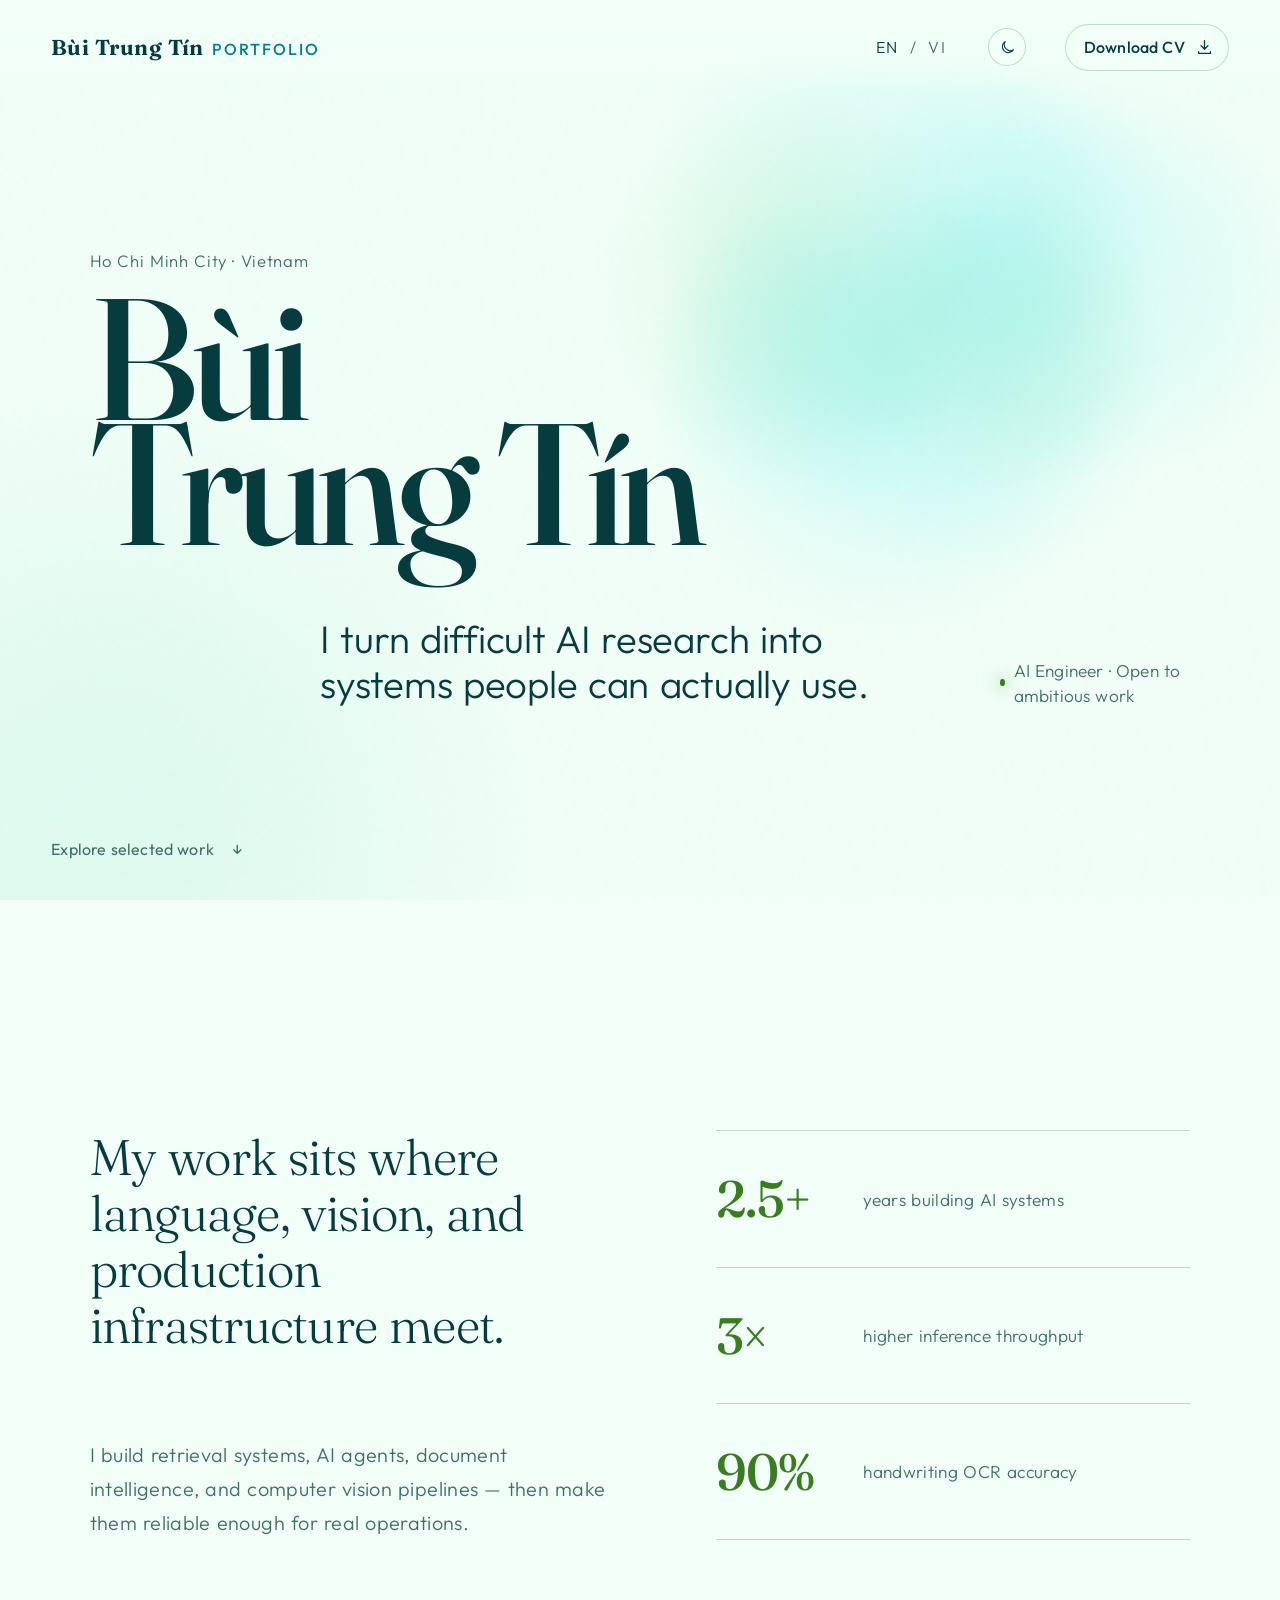
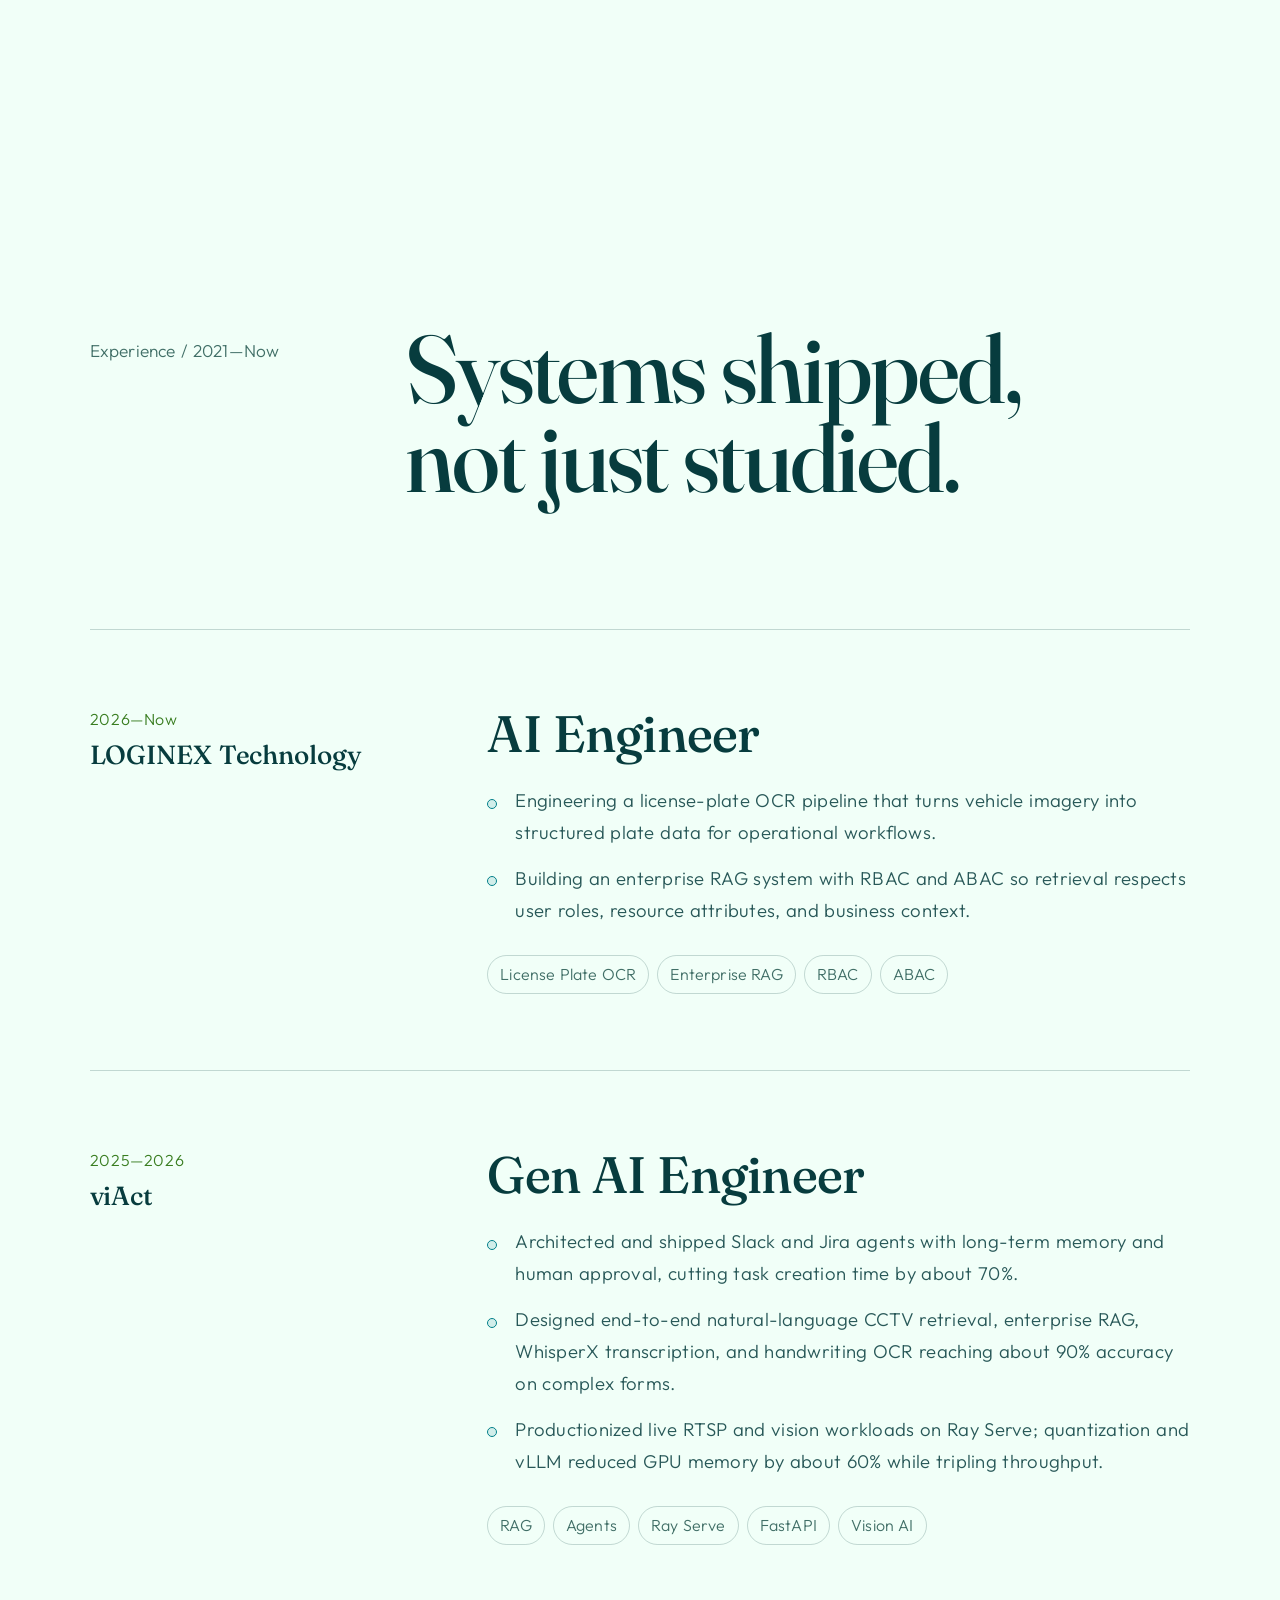
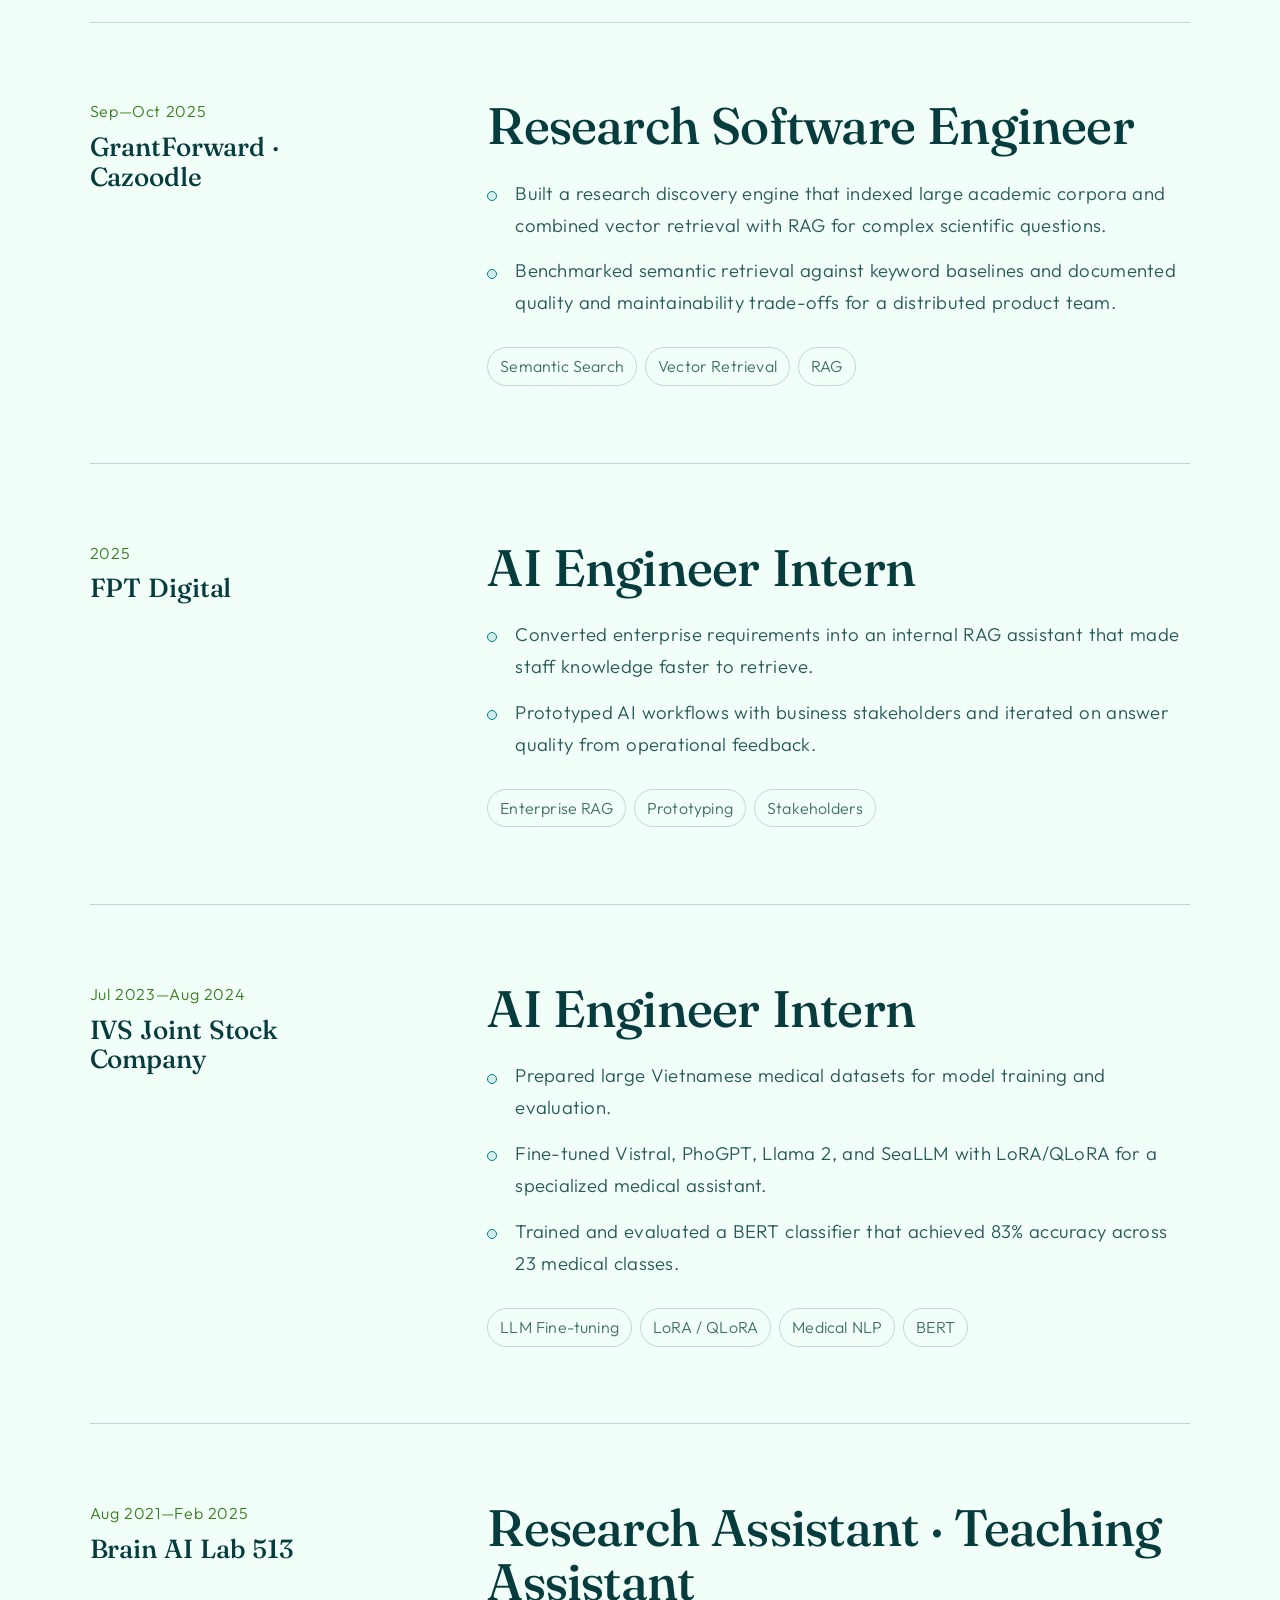
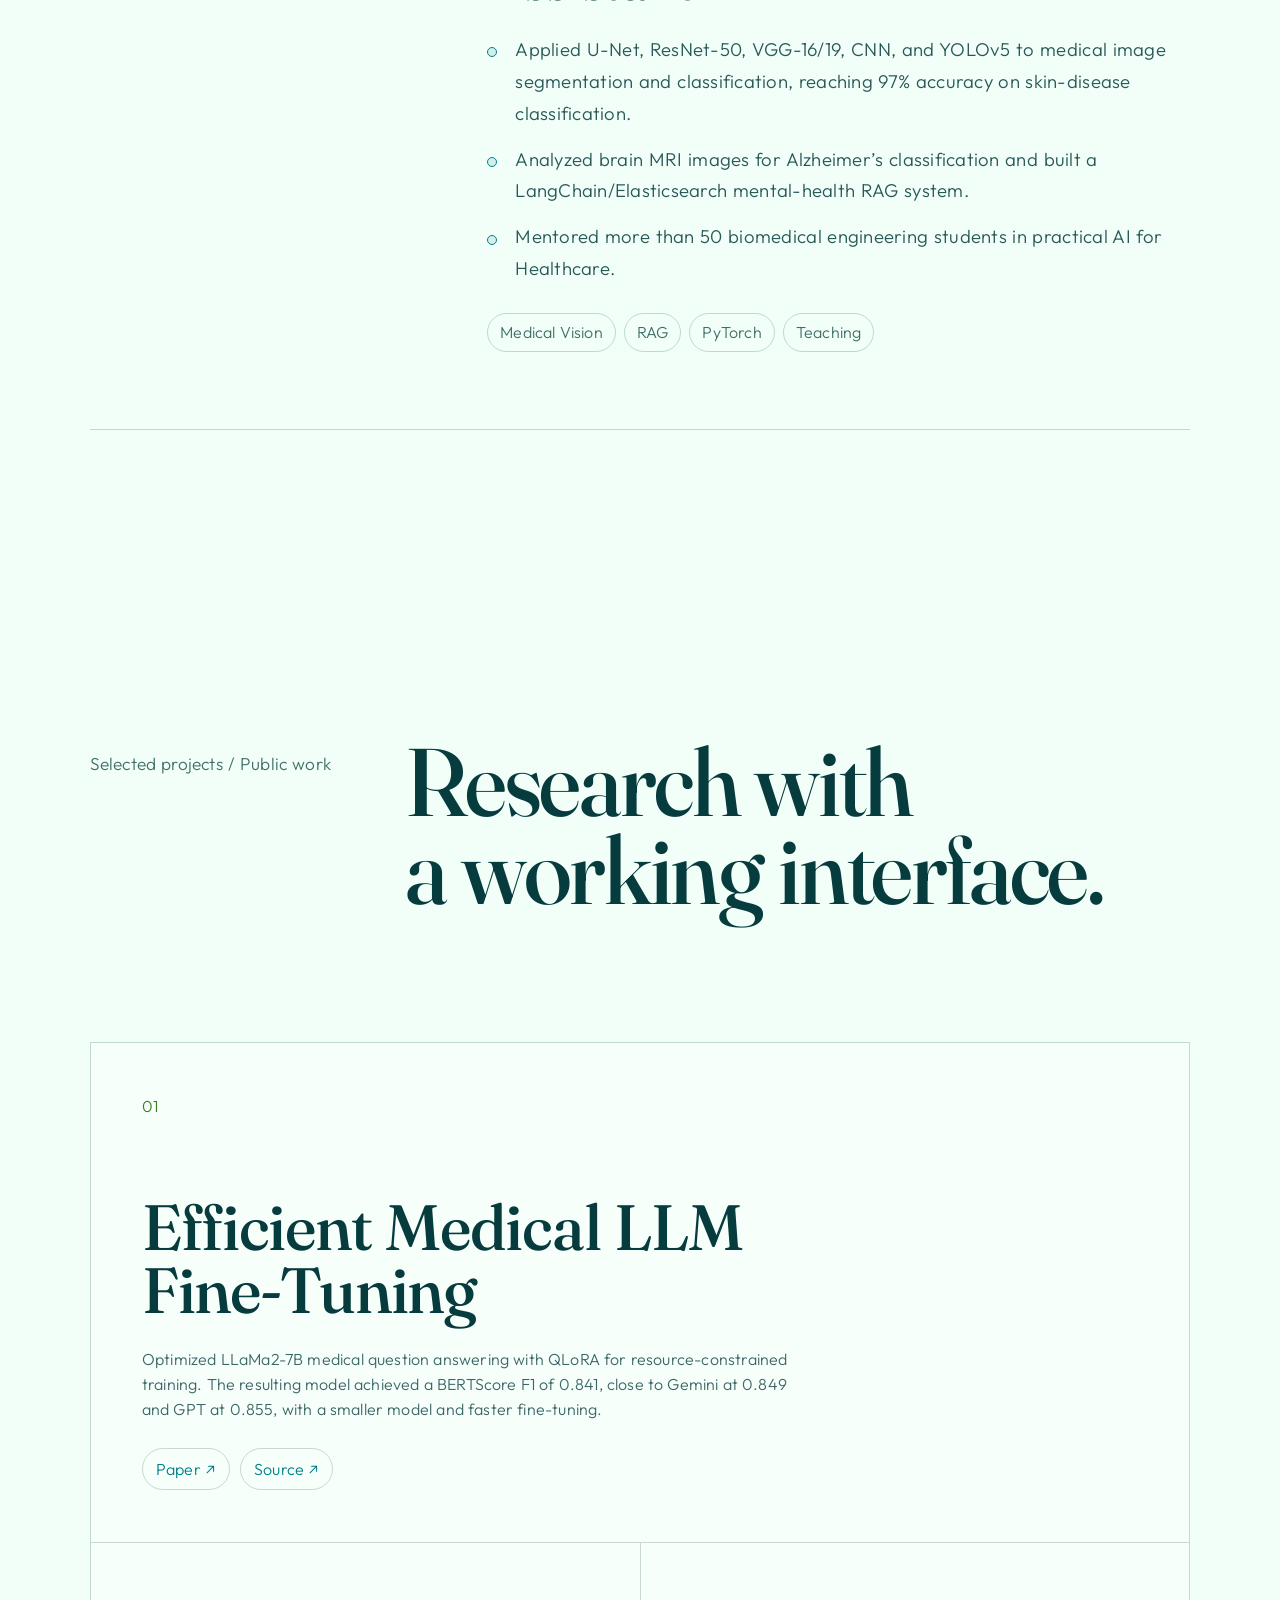
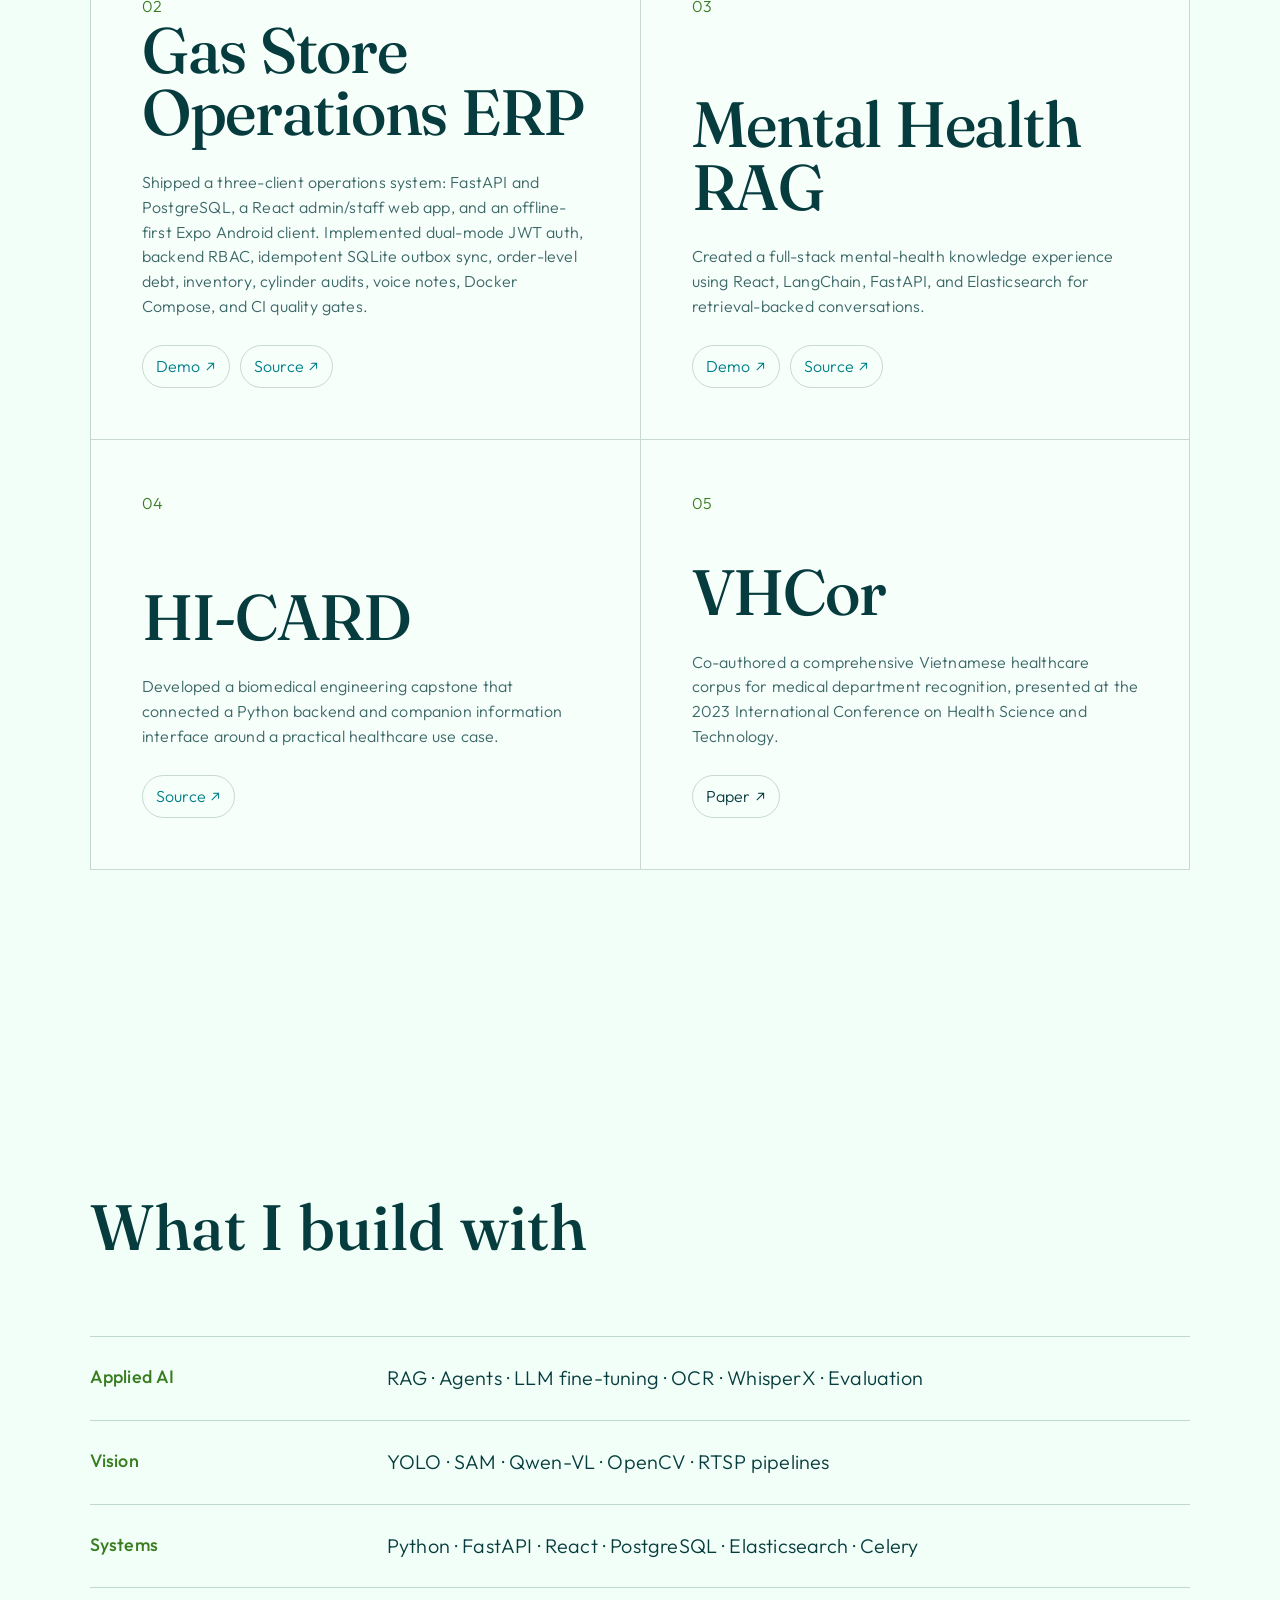
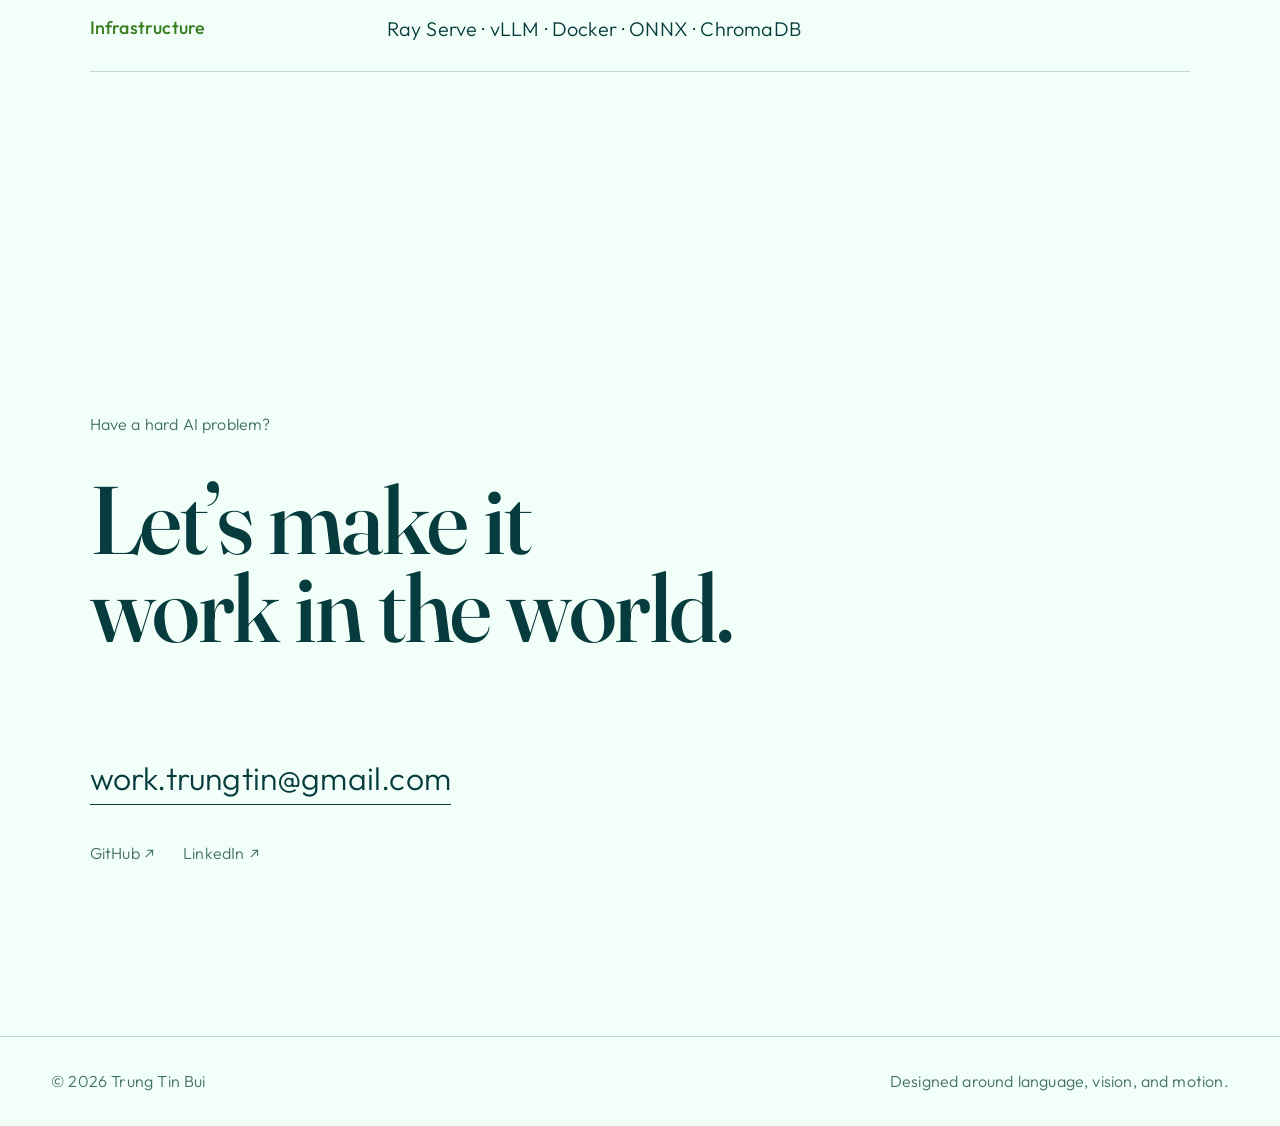
==== index.html @ 844a93ae "Build bilingual AI portfolio and CV Co-authored-by: Cursor <cursoragent@cursor.com>" ====
<!doctype html>
<html lang="en">
<head>
  <meta charset="utf-8">
  <meta name="viewport" content="width=device-width, initial-scale=1">
  <meta name="description" content="Trung Tin Bui — AI engineer building production RAG, agent, vision, and retrieval systems.">
  <meta name="theme-color" content="#03181a">
  <meta name="color-scheme" content="dark light">
  <script>
    const storedThemePreference = localStorage.getItem("portfolio-theme");
    const systemPrefersLight = window.matchMedia("(prefers-color-scheme: light)").matches;
    document.documentElement.dataset.theme = storedThemePreference || (systemPrefersLight ? "light" : "dark");
    document.querySelector('meta[name="theme-color"]').content =
      document.documentElement.dataset.theme === "light" ? "#f1fff8" : "#03181a";
  </script>
  <title>Trung Tin Bui — AI Engineer</title>
  <link rel="preconnect" href="https://fonts.googleapis.com">
  <link rel="preconnect" href="https://fonts.gstatic.com" crossorigin>
  <link href="https://fonts.googleapis.com/css2?family=Fraunces:opsz,wght@9..144,500;9..144,650&family=Outfit:wght@300;400;500;600&display=swap" rel="stylesheet">
  <link rel="stylesheet" href="assets/site.css">
</head>
<body>
  <canvas id="liquid" aria-hidden="true"></canvas>
  <div class="grain" aria-hidden="true"></div>

  <header class="site-header">
    <a class="wordmark" href="#top" aria-label="Back to top">
      <span>Bùi Trung Tín</span>
      <small>Portfolio</small>
    </a>
    <nav class="header-actions" aria-label="Language and résumé">
      <div class="language-switch" role="group" aria-label="Language">
        <button class="language-button is-active" type="button" data-language="en" aria-pressed="true">EN</button>
        <span aria-hidden="true">/</span>
        <button class="language-button" type="button" data-language="vi" aria-pressed="false">VI</button>
      </div>
      <button class="theme-toggle" id="theme-toggle" type="button" aria-label="Switch to light theme" aria-pressed="false">
        <svg class="theme-icon theme-icon-sun" viewBox="0 0 24 24" aria-hidden="true"><circle cx="12" cy="12" r="3.5"/><path d="M12 2v2m0 16v2M4.93 4.93l1.42 1.42m11.3 11.3 1.42 1.42M2 12h2m16 0h2M4.93 19.07l1.42-1.42m11.3-11.3 1.42-1.42"/></svg>
        <svg class="theme-icon theme-icon-moon" viewBox="0 0 24 24" aria-hidden="true"><path d="M20.5 15.2A8.5 8.5 0 0 1 8.8 3.5 8.5 8.5 0 1 0 20.5 15.2Z"/></svg>
      </button>
      <a class="download-button" id="download-cv" href="cv/Bui-Trung-Tin-EN.pdf" download>
        <span data-copy="download">Download CV</span>
        <svg viewBox="0 0 20 20" aria-hidden="true"><path d="M10 2v10m0 0 4-4m-4 4L6 8M3 15v2h14v-2"/></svg>
      </a>
    </nav>
  </header>

  <main id="top">
    <section class="hero" aria-labelledby="hero-title">
      <p class="hero-location" data-copy="location">Ho Chi Minh City · Vietnam</p>
      <h1 id="hero-title">Bùi<br>Trung Tín</h1>
      <div class="hero-statement">
        <p data-copy="hero">I turn difficult AI research into systems people can actually use.</p>
        <span class="availability"><i></i><span data-copy="availability">AI Engineer · Open to ambitious work</span></span>
      </div>
      <a class="scroll-cue" href="#experience">
        <span data-copy="explore">Explore selected work</span>
        <span aria-hidden="true">↓</span>
      </a>
    </section>

    <section class="manifesto" aria-label="Profile">
      <div class="manifesto-copy">
        <p data-copy="introLead">My work sits where language, vision, and production infrastructure meet.</p>
        <p data-copy="introBody">I build retrieval systems, AI agents, document intelligence, and computer vision pipelines — then make them reliable enough for real operations.</p>
      </div>
      <div class="manifesto-facts">
        <span><strong>2.5+</strong><small data-copy="years">years building AI systems</small></span>
        <span><strong>3×</strong><small data-copy="throughput">higher inference throughput</small></span>
        <span><strong>90%</strong><small data-copy="ocr">handwriting OCR accuracy</small></span>
      </div>
    </section>

    <section class="work-section" id="experience" aria-labelledby="experience-title">
      <div class="section-heading">
        <p data-copy="experienceIndex">Experience / 2021—Now</p>
        <h2 id="experience-title" data-copy="experience">Systems shipped,<br>not just studied.</h2>
      </div>

      <div class="timeline">
        <article class="work-item" data-liquid="#38E8EE">
          <div class="work-meta"><time data-copy="loginexDate">2026—Now</time><span>LOGINEX Technology</span></div>
          <div class="work-copy">
            <h3 data-copy="loginexRole">AI Engineer</h3>
            <ul class="work-details">
              <li data-copy="loginexPoint1">Engineering a license-plate OCR pipeline that turns vehicle imagery into structured plate data for operational workflows.</li>
              <li data-copy="loginexPoint2">Building an enterprise RAG system with RBAC and ABAC so retrieval respects user roles, resource attributes, and business context.</li>
            </ul>
            <ul class="tags"><li>License Plate OCR</li><li>Enterprise RAG</li><li>RBAC</li><li>ABAC</li></ul>
          </div>
        </article>

        <article class="work-item" data-liquid="#B8FF8A">
          <div class="work-meta"><time>2025—2026</time><span>viAct</span></div>
          <div class="work-copy">
            <h3 data-copy="viactRole">Gen AI Engineer</h3>
            <ul class="work-details">
              <li data-copy="viactPoint1">Built Slack and Jira agents with long-term memory and human approval, cutting task creation time by about 70%.</li>
              <li data-copy="viactPoint2">Delivered natural-language CCTV search, enterprise RAG, WhisperX transcription, and handwriting OCR reaching about 90% accuracy on complex forms.</li>
              <li data-copy="viactPoint3">Served live RTSP and vision workloads through Ray Serve; quantization and vLLM reduced GPU memory by about 60% while tripling throughput.</li>
            </ul>
            <ul class="tags"><li>RAG</li><li>Agents</li><li>Ray Serve</li><li>FastAPI</li><li>Vision AI</li></ul>
          </div>
        </article>

        <article class="work-item" data-liquid="#6EF5D2">
          <div class="work-meta"><time data-copy="grantDate">Sep—Oct 2025</time><span>GrantForward · Cazoodle</span></div>
          <div class="work-copy">
            <h3 data-copy="grantRole">Research Software Engineer</h3>
            <ul class="work-details">
              <li data-copy="grantPoint1">Architected a research discovery prototype that indexed academic corpora and combined vector retrieval with RAG.</li>
              <li data-copy="grantPoint2">Evaluated semantic results against keyword baselines and documented the trade-offs for a distributed product team.</li>
            </ul>
            <ul class="tags"><li>Semantic Search</li><li>Vector Retrieval</li><li>RAG</li></ul>
          </div>
        </article>

        <article class="work-item" data-liquid="#58DDE3">
          <div class="work-meta"><time>2025</time><span>FPT Digital</span></div>
          <div class="work-copy">
            <h3 data-copy="fptRole">AI Engineer Intern</h3>
            <ul class="work-details">
              <li data-copy="fptPoint1">Translated enterprise requirements into an internal RAG assistant for staff knowledge retrieval.</li>
              <li data-copy="fptPoint2">Prototyped AI workflows with stakeholders and iterated on answer quality from operational feedback.</li>
            </ul>
            <ul class="tags"><li>Enterprise RAG</li><li>Prototyping</li><li>Stakeholders</li></ul>
          </div>
        </article>

        <article class="work-item" data-liquid="#A3F58A">
          <div class="work-meta"><time data-copy="ivsDate">Jul 2023—Aug 2024</time><span>IVS Joint Stock Company</span></div>
          <div class="work-copy">
            <h3 data-copy="ivsRole">AI Engineer Intern</h3>
            <ul class="work-details">
              <li data-copy="ivsPoint1">Prepared large Vietnamese medical datasets for model training and evaluation.</li>
              <li data-copy="ivsPoint2">Fine-tuned Vistral, PhoGPT, Llama 2, and SeaLLM with LoRA/QLoRA for a specialized medical assistant.</li>
              <li data-copy="ivsPoint3">Trained and evaluated a BERT classifier that achieved 83% accuracy across 23 medical classes.</li>
            </ul>
            <ul class="tags"><li>LLM Fine-tuning</li><li>LoRA / QLoRA</li><li>Medical NLP</li><li>BERT</li></ul>
          </div>
        </article>

        <article class="work-item" data-liquid="#86F5B0">
          <div class="work-meta"><time data-copy="brainDate">Aug 2021—Feb 2025</time><span>Brain AI Lab 513</span></div>
          <div class="work-copy">
            <h3 data-copy="brainRole">Research Assistant · Teaching Assistant</h3>
            <ul class="work-details">
              <li data-copy="brainPoint1">Applied U-Net, ResNet-50, VGG-16/19, CNN, and YOLOv5 to medical image segmentation and classification, reaching 97% accuracy on skin-disease classification.</li>
              <li data-copy="brainPoint2">Analyzed brain MRI images for Alzheimer’s classification and built a LangChain/Elasticsearch mental-health RAG system.</li>
              <li data-copy="brainPoint3">Mentored more than 50 biomedical engineering students in practical AI for Healthcare.</li>
            </ul>
            <ul class="tags"><li>Medical Vision</li><li>RAG</li><li>PyTorch</li><li>Teaching</li></ul>
          </div>
        </article>
      </div>
    </section>

    <section class="projects-section" id="projects" aria-labelledby="projects-title">
      <div class="section-heading">
        <p data-copy="projectsIndex">Selected projects / Public work</p>
        <h2 id="projects-title" data-copy="projects">Research with<br>a working interface.</h2>
      </div>
      <div class="project-grid">
        <article class="project project-featured">
          <span class="project-number">01</span>
          <h3 data-copy="llamaTitle">Efficient Medical LLM Fine-Tuning</h3>
          <p data-copy="llamaText">Optimized LLaMa2-7B medical question answering with QLoRA for resource-constrained training. The resulting model achieved a BERTScore F1 of 0.841, close to Gemini at 0.849 and GPT at 0.855, with a smaller model and faster fine-tuning.</p>
          <div class="project-actions">
            <a href="https://link.springer.com/chapter/10.1007/978-3-031-90194-2_34" target="_blank" rel="noreferrer" data-copy="paperLink">Paper ↗</a>
            <a href="https://github.com/MidoriyaHero/Fine-tune-LLaMa2-LORA" target="_blank" rel="noreferrer" data-copy="sourceLink">Source ↗</a>
          </div>
        </article>
        <article class="project">
          <span class="project-number">02</span>
          <h3 data-copy="gasTitle">Gas Store Operations ERP</h3>
          <p data-copy="gasText">Shipped a three-client operations system: FastAPI and PostgreSQL, a React admin/staff web app, and an offline-first Expo Android client. Implemented dual-mode JWT auth, backend RBAC, idempotent SQLite outbox sync, order-level debt, inventory, cylinder audits, voice notes, Docker Compose, and CI quality gates.</p>
          <div class="project-actions">
            <a href="https://www.youtube.com/watch?v=k7-D3tZWkus" target="_blank" rel="noreferrer" data-copy="demoLink">Demo ↗</a>
            <a href="https://github.com/MidoriyaHero/gas-store-app" target="_blank" rel="noreferrer" data-copy="sourceLink">Source ↗</a>
          </div>
        </article>
        <article class="project">
          <span class="project-number">03</span>
          <h3 data-copy="mentalTitle">Mental Health RAG</h3>
          <p data-copy="mentalText">Created a full-stack mental-health knowledge experience using React, LangChain, FastAPI, and Elasticsearch for retrieval-backed conversations.</p>
          <div class="project-actions">
            <a href="https://youtu.be/9CKTYfd86LU?si=QXsU0AEUnj4gl_Vo" target="_blank" rel="noreferrer" data-copy="demoLink">Demo ↗</a>
            <a href="https://github.com/MidoriyaHero/MH-Website-React-LangChain-ElasticSearch" target="_blank" rel="noreferrer" data-copy="sourceLink">Source ↗</a>
          </div>
        </article>
        <article class="project">
          <span class="project-number">04</span>
          <h3 data-copy="hicardTitle">HI-CARD</h3>
          <p data-copy="hicardText">Developed a biomedical engineering capstone that connected a Python backend and companion information interface around a practical healthcare use case.</p>
          <div class="project-actions">
            <a href="https://github.com/MidoriyaHero/HI-CARD" target="_blank" rel="noreferrer" data-copy="sourceLink">Source ↗</a>
          </div>
        </article>
        <article class="project project-publication">
          <span class="project-number">05</span>
          <h3>VHCor</h3>
          <p data-copy="vhcorText">Co-authored a comprehensive Vietnamese healthcare corpus for medical department recognition, presented at the 2023 International Conference on Health Science and Technology.</p>
          <div class="project-actions">
            <a href="https://ieeexplore.ieee.org/document/10565358" target="_blank" rel="noreferrer" data-copy="paperLink">Paper ↗</a>
          </div>
        </article>
      </div>
    </section>

    <section class="capabilities" aria-labelledby="capabilities-title">
      <h2 id="capabilities-title" data-copy="capabilities">What I build with</h2>
      <div class="capability-list">
        <p><span data-copy="capAi">Applied AI</span><strong>RAG · Agents · LLM fine-tuning · OCR · WhisperX · Evaluation</strong></p>
        <p><span data-copy="capVision">Vision</span><strong>YOLO · SAM · Qwen-VL · OpenCV · RTSP pipelines</strong></p>
        <p><span data-copy="capSystems">Systems</span><strong>Python · FastAPI · React · PostgreSQL · Elasticsearch · Celery</strong></p>
        <p><span data-copy="capInfra">Infrastructure</span><strong>Ray Serve · vLLM · Docker · ONNX · ChromaDB</strong></p>
      </div>
    </section>

    <section class="contact" id="contact">
      <p data-copy="contactLabel">Have a hard AI problem?</p>
      <h2 data-copy="contactTitle">Let’s make it<br>work in the world.</h2>
      <a class="email-link" href="mailto:work.trungtin@gmail.com">work.trungtin@gmail.com</a>
      <div class="social-row">
        <a href="https://github.com/MidoriyaHero" target="_blank" rel="noreferrer">GitHub ↗</a>
        <a href="https://www.linkedin.com/in/t%C3%ADn-trung-13b706210/" target="_blank" rel="noreferrer">LinkedIn ↗</a>
      </div>
    </section>
  </main>

  <footer>
    <span>© <span id="year"></span> Trung Tin Bui</span>
    <span data-copy="footer">Designed around language, vision, and motion.</span>
  </footer>

  <a class="back-to-top" id="back-to-top" href="#top" aria-label="Back to top" aria-hidden="true" tabindex="-1">
    <span aria-hidden="true">↑</span>
  </a>

  <script src="assets/copy.js"></script>
  <script src="assets/fluid.js"></script>
</body>
</html>
---- assets/site.css ----
:root {
  --ink: #03181a;
  --paper: #effff8;
  --cyan: #38e8ee;
  --green: #b8ff8a;
  --deep-teal: #0a4444;
  --muted: #a2d8c8;
  --line: rgba(239, 255, 248, 0.19);
  --header-wash: rgba(3, 24, 26, 0.82);
  --control-bg: rgba(3, 24, 26, 0.42);
  --copy: rgba(239, 255, 248, 0.8);
  --copy-soft: rgba(239, 255, 248, 0.76);
  --bullet-fill: rgba(56, 232, 238, 0.18);
  --card-bg: rgba(3, 24, 26, 0.36);
  --card-hover: rgba(18, 56, 58, 0.64);
  --serif: "Fraunces", Georgia, serif;
  --sans: "Outfit", system-ui, sans-serif;
}

:root[data-theme="light"] {
  --ink: #f1fff8;
  --paper: #073c3e;
  --cyan: #007f89;
  --green: #397d20;
  --deep-teal: #b8f0dd;
  --muted: #416f67;
  --line: rgba(7, 60, 62, 0.2);
  --header-wash: rgba(241, 255, 248, 0.9);
  --control-bg: rgba(241, 255, 248, 0.66);
  --copy: rgba(7, 60, 62, 0.86);
  --copy-soft: rgba(7, 60, 62, 0.78);
  --bullet-fill: rgba(0, 127, 137, 0.13);
  --card-bg: rgba(255, 255, 255, 0.42);
  --card-hover: rgba(184, 240, 221, 0.68);
}

* {
  box-sizing: border-box;
}

html {
  scroll-behavior: smooth;
}

body {
  margin: 0;
  overflow-x: hidden;
  background: var(--ink);
  color: var(--paper);
  font-family: var(--sans);
  font-weight: 300;
  line-height: 1.55;
  letter-spacing: 0.012em;
  word-spacing: 0.055em;
}

button,
a {
  color: inherit;
  font: inherit;
}

a {
  text-decoration: none;
}

button {
  border: 0;
}

button,
a {
  -webkit-tap-highlight-color: transparent;
}

:focus-visible {
  outline: 2px solid var(--green);
  outline-offset: 5px;
}

#liquid {
  position: fixed;
  inset: 0;
  z-index: -2;
  width: 100%;
  height: 100%;
  opacity: 0.9;
}

.grain {
  position: fixed;
  inset: 0;
  z-index: -1;
  pointer-events: none;
  opacity: 0.07;
  background-image: url("data:image/svg+xml,%3Csvg viewBox='0 0 180 180' xmlns='http://www.w3.org/2000/svg'%3E%3Cfilter id='n'%3E%3CfeTurbulence type='fractalNoise' baseFrequency='.8' numOctaves='4' stitchTiles='stitch'/%3E%3C/filter%3E%3Crect width='100%25' height='100%25' filter='url(%23n)' opacity='.8'/%3E%3C/svg%3E");
}

:root[data-theme="light"] #liquid {
  opacity: 0.72;
}

:root[data-theme="light"] .grain {
  opacity: 0.035;
}

.site-header {
  position: fixed;
  inset: 0 0 auto;
  z-index: 20;
  display: flex;
  align-items: center;
  justify-content: space-between;
  padding: 24px clamp(20px, 4vw, 64px);
  background: linear-gradient(var(--ink) 0%, var(--header-wash) 55%, transparent 100%);
}

.wordmark {
  display: flex;
  align-items: baseline;
  gap: 9px;
  font-family: var(--serif);
  font-size: 1.35rem;
  font-weight: 650;
  line-height: 1;
}

.wordmark small {
  color: var(--cyan);
  font-family: var(--sans);
  font-size: 1rem;
  font-weight: 500;
  letter-spacing: 0.12em;
  text-transform: uppercase;
}

.header-actions,
.language-switch {
  display: flex;
  align-items: center;
}

.header-actions {
  gap: clamp(18px, 3vw, 42px);
}

.language-switch {
  gap: 8px;
  color: var(--muted);
}

.language-button {
  padding: 4px;
  background: transparent;
  color: var(--muted);
  cursor: pointer;
  font-size: 1rem;
  letter-spacing: 0.08em;
}

.language-button.is-active {
  color: var(--paper);
}

.theme-toggle {
  position: relative;
  display: grid;
  width: 38px;
  height: 38px;
  place-items: center;
  padding: 0;
  border: 1px solid var(--line);
  border-radius: 50%;
  background: var(--control-bg);
  color: var(--paper);
  cursor: pointer;
  backdrop-filter: blur(12px);
}

.theme-icon {
  position: absolute;
  width: 17px;
  fill: none;
  stroke: currentColor;
  stroke-linecap: round;
  stroke-linejoin: round;
  stroke-width: 1.5;
  transition: opacity 180ms ease, transform 220ms ease;
}

.theme-icon-moon {
  opacity: 0;
  transform: rotate(-25deg) scale(0.65);
}

:root[data-theme="light"] .theme-icon-sun {
  opacity: 0;
  transform: rotate(30deg) scale(0.65);
}

:root[data-theme="light"] .theme-icon-moon {
  opacity: 1;
  transform: rotate(0) scale(1);
}

.download-button {
  display: inline-flex;
  align-items: center;
  gap: 11px;
  padding: 10px 15px 10px 18px;
  border: 1px solid var(--line);
  border-radius: 999px;
  background: var(--control-bg);
  backdrop-filter: blur(12px);
  font-size: 1rem;
  font-weight: 500;
  transition: color 180ms ease, border-color 180ms ease, background 180ms ease;
}

.download-button:hover {
  border-color: var(--cyan);
  background: var(--cyan);
  color: var(--ink);
}

.download-button svg {
  width: 17px;
  fill: none;
  stroke: currentColor;
  stroke-linecap: round;
  stroke-linejoin: round;
  stroke-width: 1.5;
}

main {
  width: min(100%, 1600px);
  margin: auto;
}

.hero {
  position: relative;
  display: grid;
  min-height: 100svh;
  align-content: center;
  padding: 120px clamp(20px, 7vw, 112px) 64px;
}

.hero-location {
  margin: 0 0 22px;
  color: var(--muted);
  font-size: clamp(1rem, 1.3vw, 1.16rem);
  letter-spacing: 0.04em;
}

.hero h1 {
  max-width: 1050px;
  margin: 0;
  font-family: var(--serif);
  font-size: clamp(5.2rem, 13.5vw, 13.2rem);
  font-weight: 500;
  line-height: 0.72;
  letter-spacing: -0.045em;
  word-spacing: 0.025em;
  text-wrap: balance;
}

.hero-statement {
  display: flex;
  align-items: end;
  justify-content: space-between;
  gap: 48px;
  width: auto;
  max-width: 1040px;
  margin-top: clamp(42px, 8vh, 90px);
  margin-left: clamp(0px, 18vw, 260px);
}

.hero-statement > p {
  max-width: 650px;
  margin: 0;
  font-size: clamp(1.45rem, 3vw, 3rem);
  line-height: 1.18;
  letter-spacing: -0.006em;
  word-spacing: 0.07em;
}

.availability {
  display: flex;
  align-items: center;
  gap: 9px;
  min-width: 190px;
  color: var(--muted);
  font-size: clamp(1rem, 1.35vw, 1.22rem);
  line-height: 1.45;
}

.availability i {
  width: 7px;
  height: 7px;
  border-radius: 50%;
  background: var(--green);
  box-shadow: 0 0 16px var(--green);
}

.scroll-cue {
  position: absolute;
  bottom: 38px;
  left: clamp(20px, 4vw, 64px);
  display: flex;
  gap: 18px;
  color: var(--muted);
  font-size: clamp(1rem, 1.2vw, 1.12rem);
  font-weight: 400;
}

.manifesto {
  display: grid;
  grid-template-columns: minmax(0, 1.05fr) minmax(360px, 0.95fr);
  align-items: stretch;
  gap: clamp(60px, 8vw, 130px);
  padding: clamp(120px, 18vw, 270px) clamp(20px, 7vw, 112px);
}

.manifesto-copy {
  display: flex;
  flex-direction: column;
  justify-content: space-between;
  gap: clamp(34px, 5vw, 72px);
}

.manifesto-copy p {
  margin: 0;
}

.manifesto-copy p:first-child {
  font-family: var(--serif);
  font-size: clamp(2.2rem, 3.9vw, 4.4rem);
  line-height: 1.12;
  letter-spacing: -0.015em;
  word-spacing: 0.035em;
}

.manifesto-copy p:last-child {
  max-width: 680px;
  color: var(--muted);
  font-size: clamp(1.05rem, 1.55vw, 1.38rem);
  line-height: 1.72;
  letter-spacing: 0.018em;
  word-spacing: 0.08em;
}

.manifesto-facts {
  display: grid;
  grid-template-rows: repeat(3, 1fr);
  border-top: 1px solid var(--line);
}

.manifesto-facts span {
  display: grid;
  grid-template-columns: minmax(125px, 0.45fr) 1fr;
  align-items: center;
  min-height: 132px;
  padding: 28px 0;
  border-bottom: 1px solid var(--line);
}

.manifesto-facts strong {
  color: var(--green);
  font-family: var(--serif);
  font-size: clamp(3rem, 4vw, 4.6rem);
  font-weight: 500;
  letter-spacing: -0.02em;
}

.manifesto-facts small {
  color: var(--muted);
  font-size: clamp(1.08rem, 1.35vw, 1.25rem);
  line-height: 1.45;
  letter-spacing: 0.02em;
  word-spacing: 0.06em;
}

.work-section,
.projects-section,
.capabilities,
.contact {
  padding: clamp(90px, 12vw, 180px) clamp(20px, 7vw, 112px);
}

.section-heading {
  display: grid;
  grid-template-columns: minmax(160px, 0.35fr) 1fr;
  gap: 40px;
  margin-bottom: clamp(70px, 10vw, 150px);
}

.section-heading p {
  margin: 14px 0 0;
  color: var(--muted);
  font-size: clamp(1.05rem, 1.35vw, 1.22rem);
  line-height: 1.45;
}

.section-heading h2,
.contact h2 {
  margin: 0;
  font-family: var(--serif);
  font-size: clamp(3.3rem, 7.5vw, 8rem);
  font-weight: 500;
  line-height: 0.92;
  letter-spacing: -0.025em;
  word-spacing: 0.025em;
}

.timeline {
  border-top: 1px solid var(--line);
}

.work-item {
  display: grid;
  grid-template-columns: minmax(230px, 0.42fr) 1fr;
  gap: clamp(40px, 8vw, 140px);
  padding: clamp(42px, 6vw, 86px) 0;
  border-bottom: 1px solid var(--line);
}

.work-meta {
  display: flex;
  flex-direction: column;
  gap: 8px;
  color: var(--muted);
  font-size: clamp(1rem, 1.15vw, 1.1rem);
}

.work-meta time {
  color: var(--green);
  letter-spacing: 0.04em;
}

.work-meta span {
  max-width: 280px;
  color: var(--paper);
  font-family: var(--serif);
  font-size: clamp(1.35rem, 2.05vw, 2.15rem);
  font-weight: 500;
  line-height: 1.12;
  letter-spacing: -0.005em;
  word-spacing: 0.045em;
}

.work-copy h3 {
  margin: 0 0 24px;
  font-family: var(--serif);
  font-size: clamp(2rem, 4vw, 4.5rem);
  font-weight: 500;
  line-height: 1.06;
  letter-spacing: -0.015em;
  word-spacing: 0.035em;
}

.work-details {
  max-width: 860px;
  margin: 0;
  padding: 0;
  color: var(--copy);
  font-size: clamp(1rem, 1.45vw, 1.28rem);
  line-height: 1.72;
  letter-spacing: 0.014em;
  word-spacing: 0.07em;
  list-style: none;
}

.work-details li {
  position: relative;
  padding-left: 28px;
}

.work-details li + li {
  margin-top: 14px;
}

.work-details li::before {
  position: absolute;
  top: 0.72em;
  left: 0;
  width: 8px;
  height: 8px;
  border: 1px solid var(--cyan);
  border-radius: 50%;
  background: var(--bullet-fill);
  content: "";
}

.tags {
  display: flex;
  flex-wrap: wrap;
  gap: 8px;
  margin: 28px 0 0;
  padding: 0;
  list-style: none;
}

.tags li {
  padding: 6px 12px;
  border: 1px solid var(--line);
  border-radius: 999px;
  color: var(--muted);
  font-size: 1rem;
}

.project-grid {
  display: grid;
  grid-template-columns: repeat(2, minmax(0, 1fr));
  border-top: 1px solid var(--line);
  border-left: 1px solid var(--line);
}

.project {
  position: relative;
  display: flex;
  min-height: 430px;
  flex-direction: column;
  padding: clamp(28px, 4vw, 58px);
  overflow: hidden;
  border-right: 1px solid var(--line);
  border-bottom: 1px solid var(--line);
  background: var(--card-bg);
  transition: background 220ms ease;
}

.project::after {
  position: absolute;
  right: -100px;
  bottom: -140px;
  width: 260px;
  height: 260px;
  border-radius: 44% 56% 63% 37%;
  background: var(--deep-teal);
  content: "";
  opacity: 0;
  filter: blur(2px);
  transform: scale(0.6) rotate(-20deg);
  transition: opacity 260ms ease, transform 500ms cubic-bezier(.2, .8, .2, 1);
}

.project:hover {
  background: var(--card-hover);
}

.project:hover::after {
  opacity: 0.75;
  transform: scale(1.1) rotate(15deg);
}

.project-featured {
  grid-column: span 2;
  min-height: 500px;
}

.project-number {
  color: var(--green);
  font-size: 1rem;
}

.project h3 {
  position: relative;
  z-index: 1;
  max-width: 750px;
  margin: auto 0 26px;
  font-family: var(--serif);
  font-size: clamp(2.3rem, 5vw, 5.7rem);
  font-weight: 500;
  line-height: 0.98;
  letter-spacing: -0.02em;
  word-spacing: 0.035em;
}

.project p {
  position: relative;
  z-index: 1;
  max-width: 650px;
  margin: 0 0 26px;
  color: var(--copy-soft);
  font-size: 1rem;
}

.project-actions {
  position: relative;
  z-index: 1;
  display: flex;
  flex-wrap: wrap;
  gap: 10px;
}

.project-actions a {
  padding: 8px 13px;
  border: 1px solid var(--line);
  border-radius: 999px;
  color: var(--cyan);
  font-size: 1rem;
  transition: background 180ms ease, color 180ms ease, border-color 180ms ease;
}

.project-actions a:hover {
  border-color: var(--cyan);
  background: var(--cyan);
  color: var(--ink);
}

.project-publication .project-actions a {
  color: var(--paper);
}

.capabilities h2 {
  margin: 0 0 60px;
  font-family: var(--serif);
  font-size: clamp(2.4rem, 5vw, 5rem);
  font-weight: 500;
}

.capability-list {
  border-top: 1px solid var(--line);
}

.capability-list p {
  display: grid;
  grid-template-columns: minmax(150px, 0.32fr) 1fr;
  gap: 40px;
  margin: 0;
  padding: 26px 0;
  border-bottom: 1px solid var(--line);
}

.capability-list span {
  color: var(--green);
  font-size: clamp(1.12rem, 1.4vw, 1.3rem);
  font-weight: 500;
}

.capability-list strong {
  font-size: clamp(1.14rem, 1.55vw, 1.4rem);
  font-weight: 300;
  line-height: 1.55;
}

.contact {
  min-height: 90svh;
  display: flex;
  flex-direction: column;
  justify-content: center;
}

.contact > p {
  color: var(--muted);
}

.contact h2 {
  margin: 22px 0 clamp(50px, 8vw, 110px);
}

.email-link {
  width: fit-content;
  border-bottom: 1px solid currentColor;
  font-size: clamp(1.15rem, 2.5vw, 2.5rem);
}

.social-row {
  display: flex;
  gap: 28px;
  margin-top: 36px;
  color: var(--muted);
}

footer {
  display: flex;
  justify-content: space-between;
  gap: 30px;
  padding: 32px clamp(20px, 4vw, 64px);
  border-top: 1px solid var(--line);
  color: var(--muted);
  font-size: 1rem;
}

.back-to-top {
  position: fixed;
  right: clamp(20px, 3vw, 42px);
  bottom: clamp(20px, 3vw, 42px);
  z-index: 15;
  display: grid;
  width: 52px;
  height: 52px;
  place-items: center;
  border: 1px solid var(--line);
  border-radius: 50%;
  background: var(--control-bg);
  color: var(--paper);
  font-size: 1.4rem;
  opacity: 0;
  pointer-events: none;
  transform: translateY(16px) scale(0.88);
  backdrop-filter: blur(14px);
  transition: opacity 180ms ease, transform 220ms ease, border-color 180ms ease, color 180ms ease;
}

.back-to-top.is-visible {
  opacity: 1;
  pointer-events: auto;
  transform: translateY(0) scale(1);
}

.back-to-top:hover {
  border-color: var(--green);
  color: var(--green);
}

@media (max-width: 800px) {
  .site-header {
    padding: 18px 20px;
  }

  .download-button {
    padding: 9px 12px;
  }

  .download-button svg {
    display: none;
  }

  .hero {
    padding-inline: 20px;
  }

  .hero h1 {
    font-size: clamp(4.7rem, 24vw, 7rem);
    line-height: 0.79;
  }

  .hero-statement {
    display: block;
    margin-left: 0;
  }

  .availability {
    margin-top: 26px;
  }

  .manifesto,
  .section-heading,
  .work-item {
    grid-template-columns: 1fr;
  }

  .manifesto {
    gap: 70px;
  }

  .section-heading {
    gap: 24px;
  }

  .work-item {
    gap: 24px;
  }

  .work-meta {
    flex-direction: row;
    justify-content: space-between;
  }

  .project-grid {
    grid-template-columns: 1fr;
  }

  .project-featured {
    grid-column: auto;
  }

  .project {
    min-height: 390px;
  }

  .capability-list p {
    grid-template-columns: 1fr;
    gap: 8px;
  }

  footer {
    flex-direction: column;
  }

  .back-to-top {
    width: 48px;
    height: 48px;
  }
}

@media (max-width: 430px) {
  .wordmark {
    max-width: 88px;
    flex-direction: column;
    gap: 4px;
    font-size: 1rem;
    line-height: 1.05;
  }

  .wordmark small {
    font-size: 1rem;
  }

  .header-actions {
    gap: 12px;
  }

  .language-switch {
    gap: 4px;
  }

  .download-button {
    font-size: 1rem;
  }

  .hero-location {
    margin-bottom: 16px;
  }

  .hero-statement > p {
    font-size: 1.35rem;
  }

  .scroll-cue {
    bottom: 24px;
  }

  .manifesto-facts span {
    grid-template-columns: 112px 1fr;
  }

  .manifesto-facts strong {
    font-size: 2.8rem;
  }
}

@media (prefers-reduced-motion: reduce) {
  html {
    scroll-behavior: auto;
  }

  *,
  *::before,
  *::after {
    scroll-behavior: auto !important;
    transition-duration: 0.01ms !important;
    animation-duration: 0.01ms !important;
    animation-iteration-count: 1 !important;
  }
}
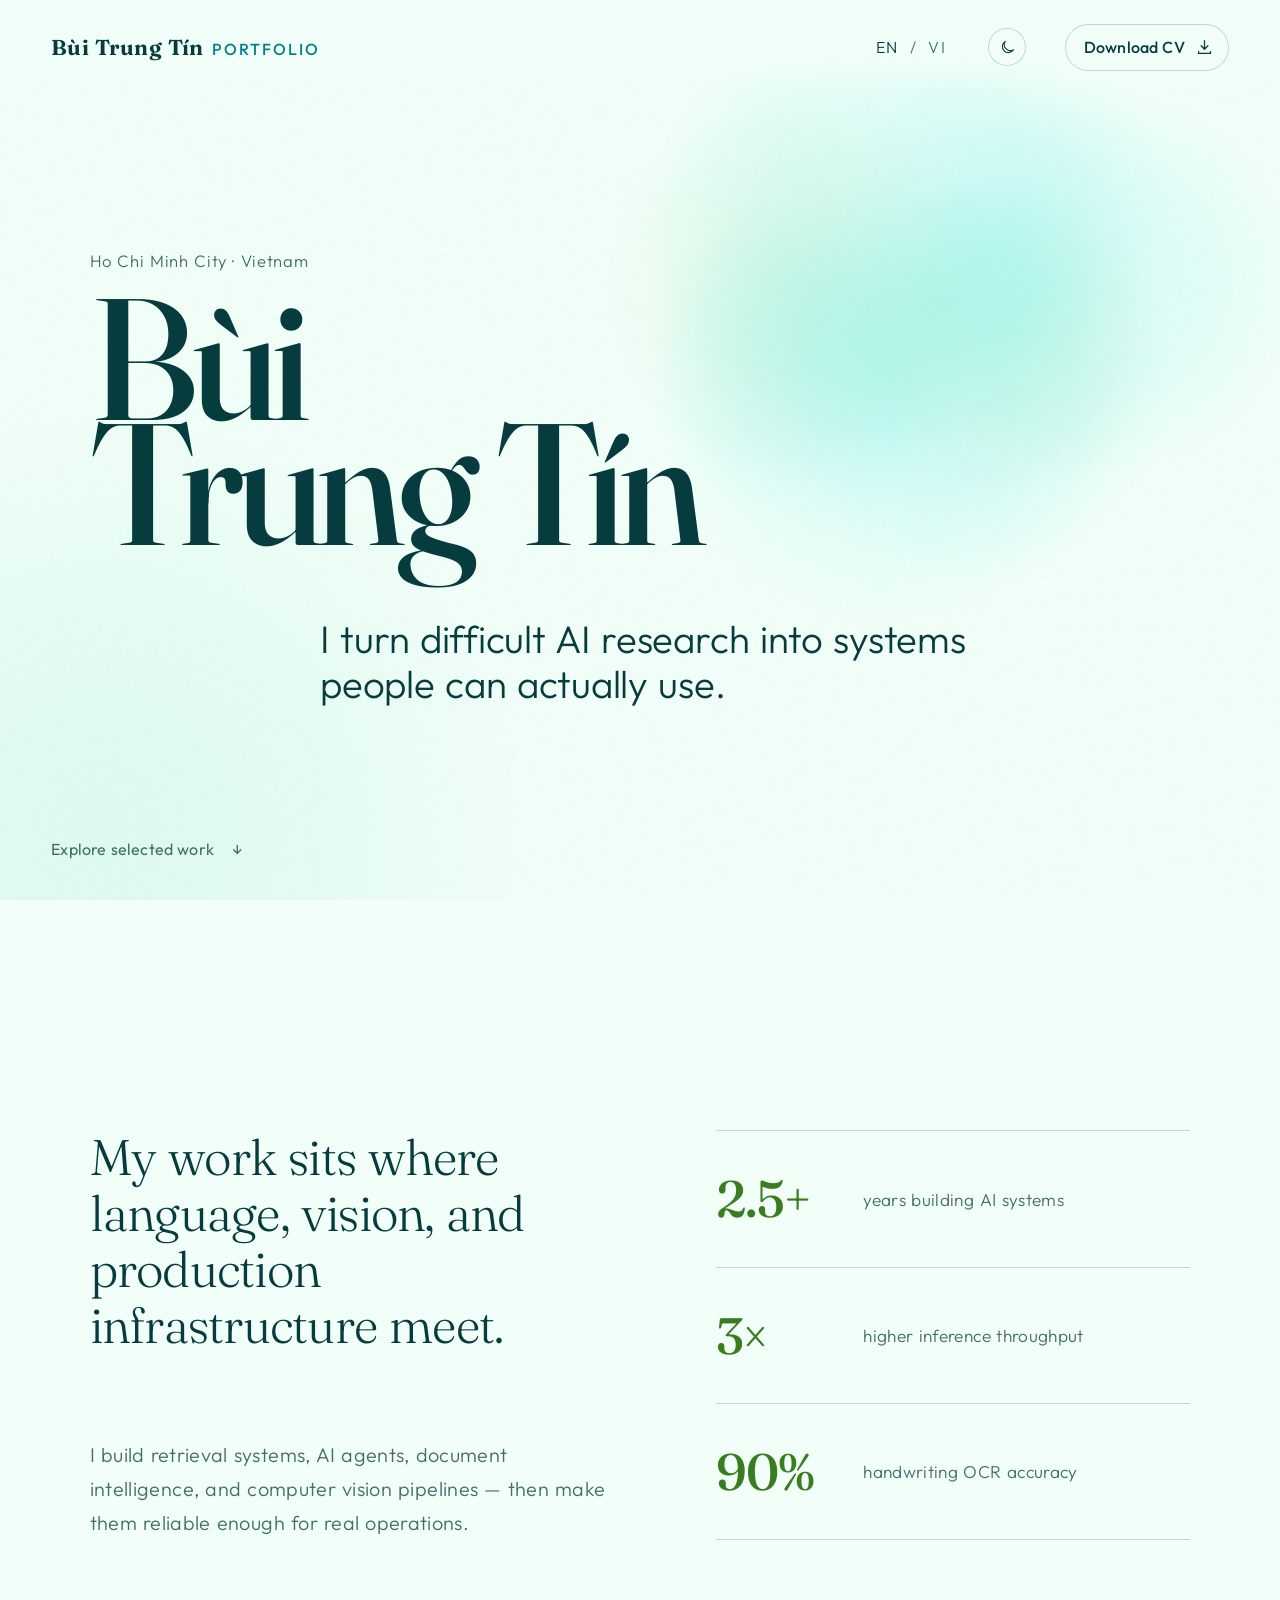
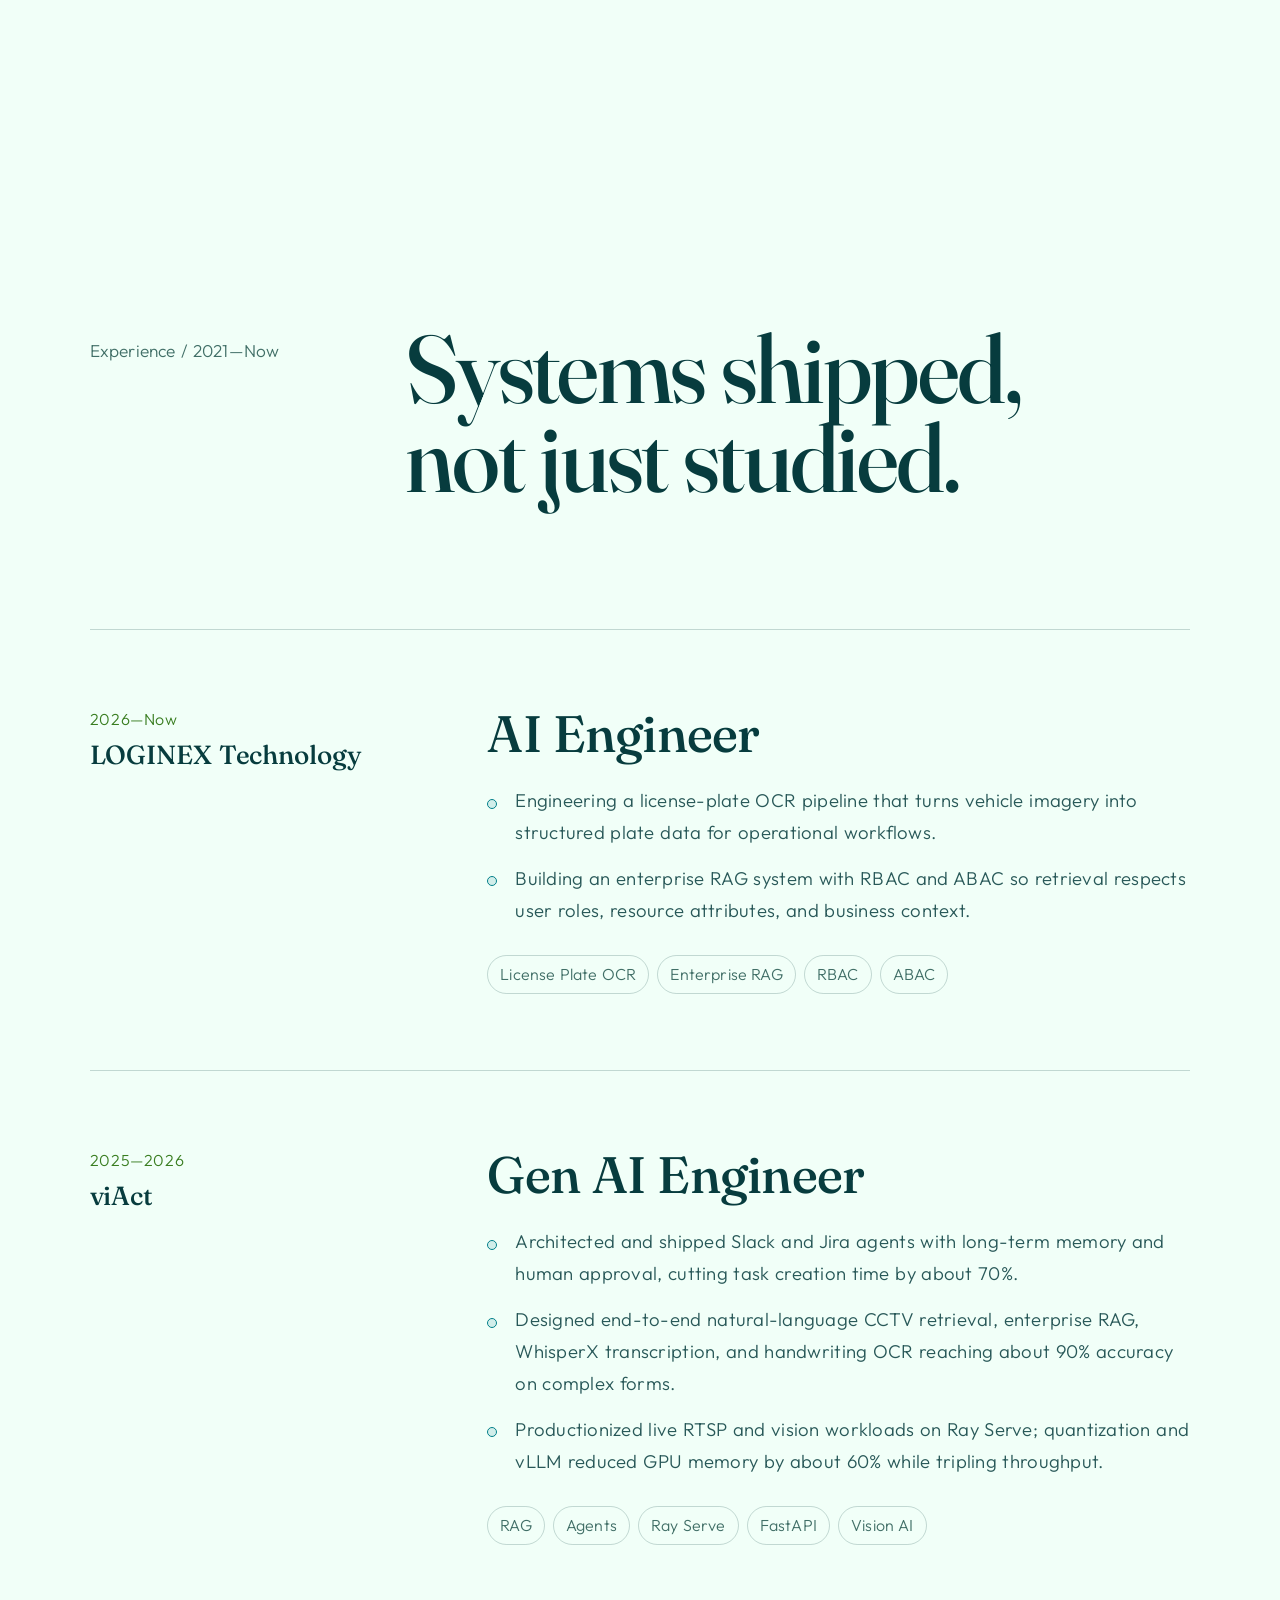
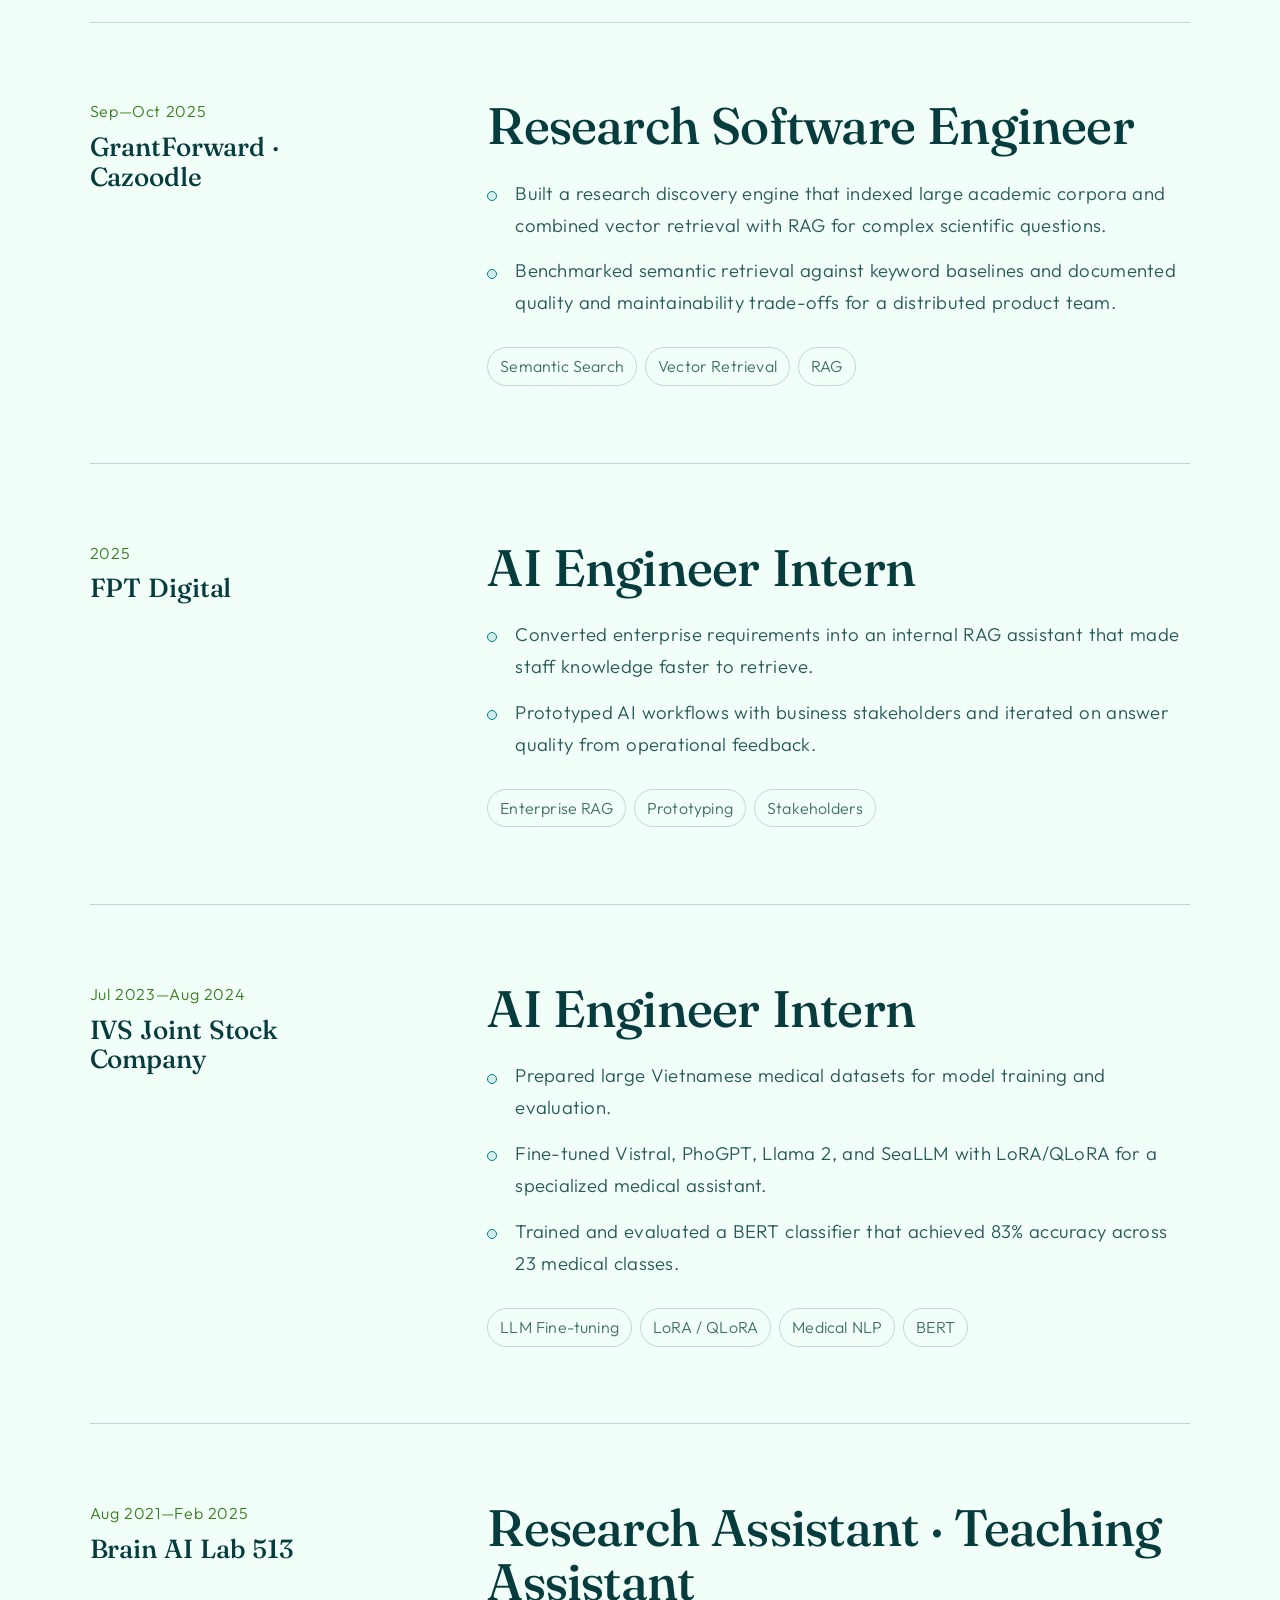
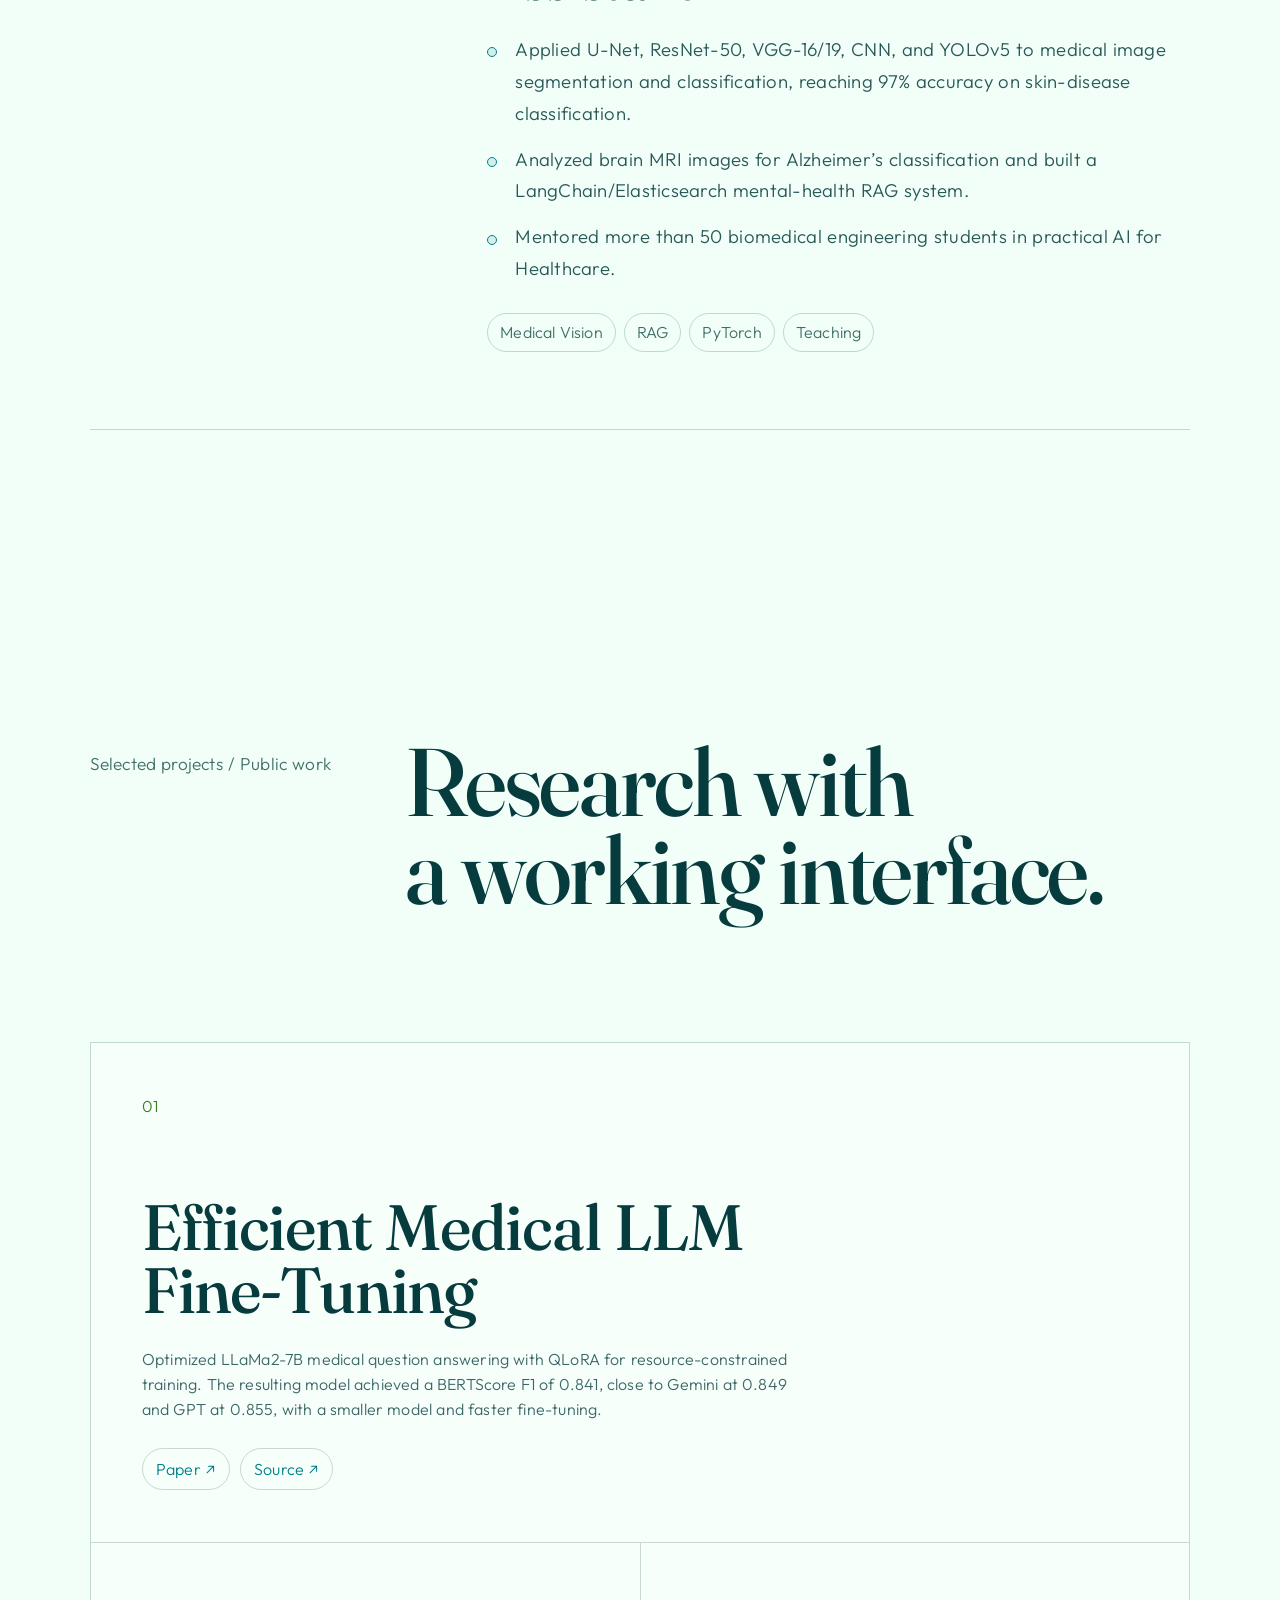
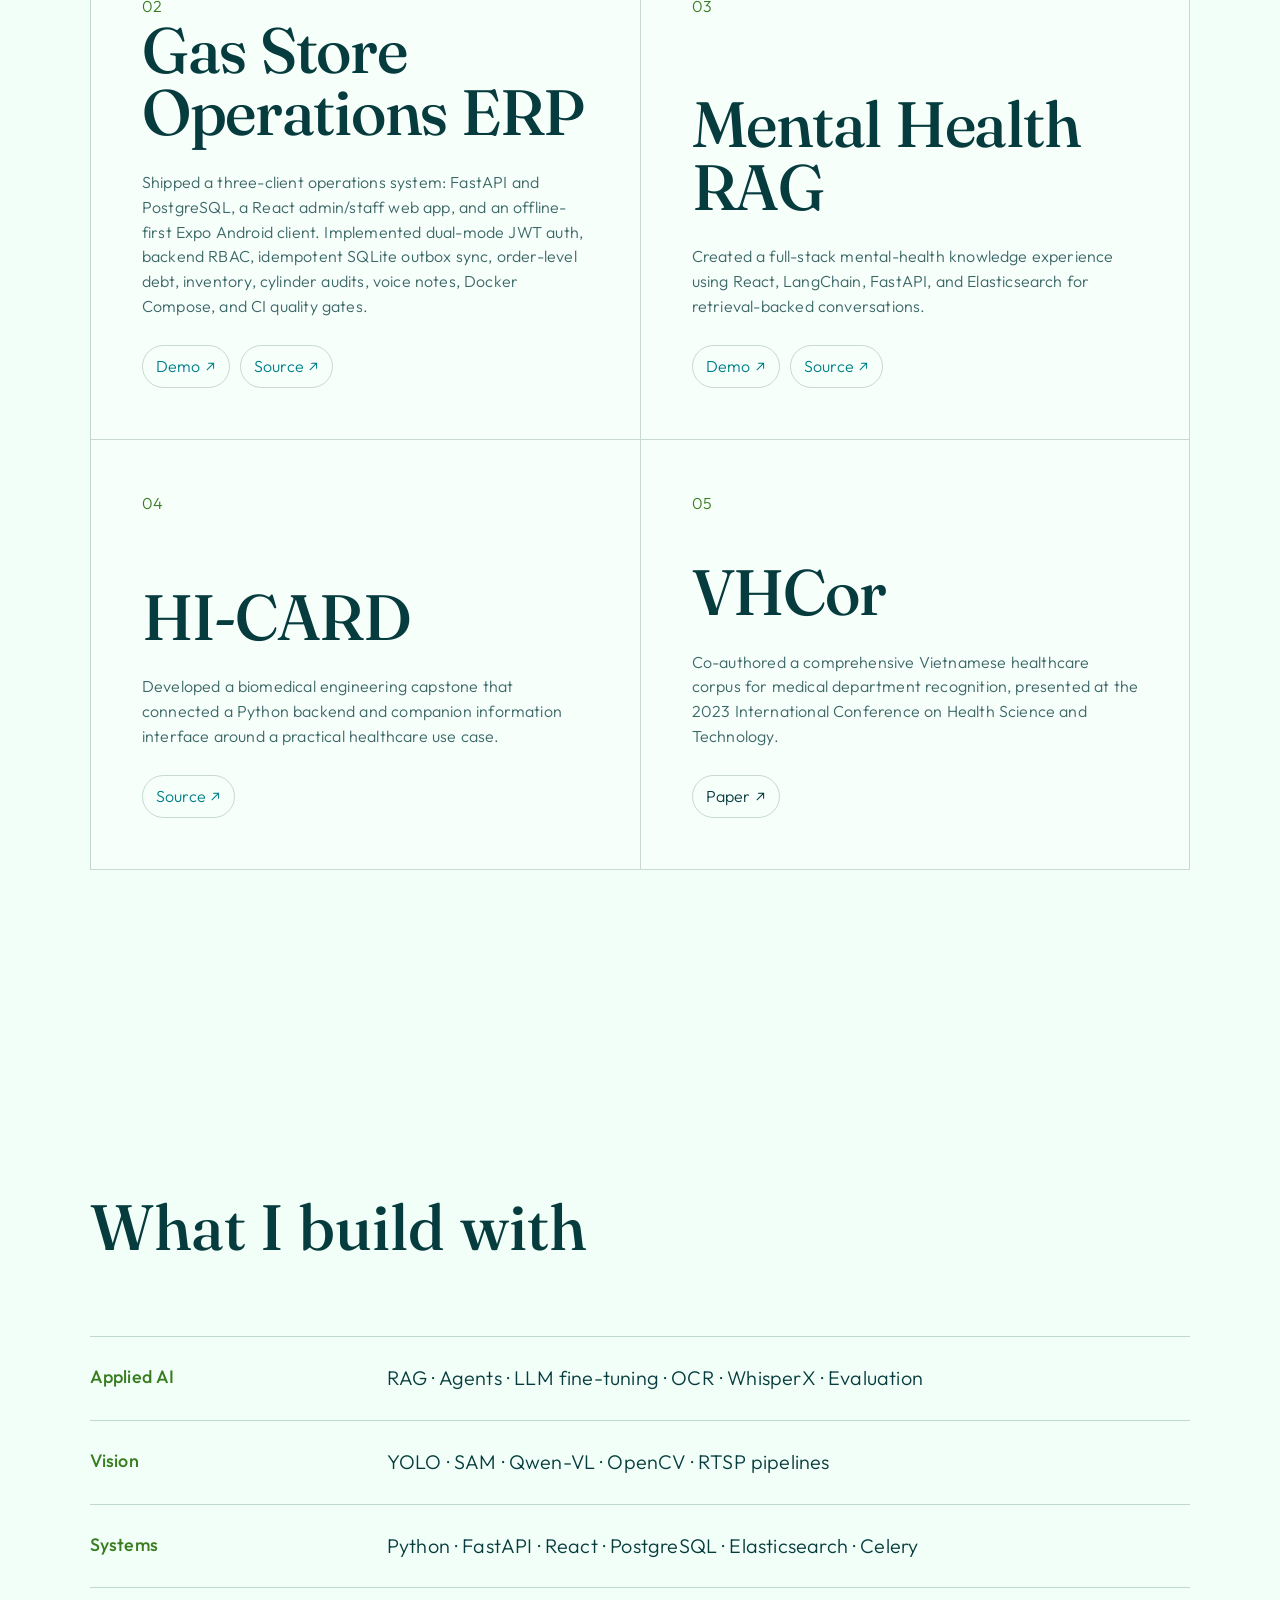
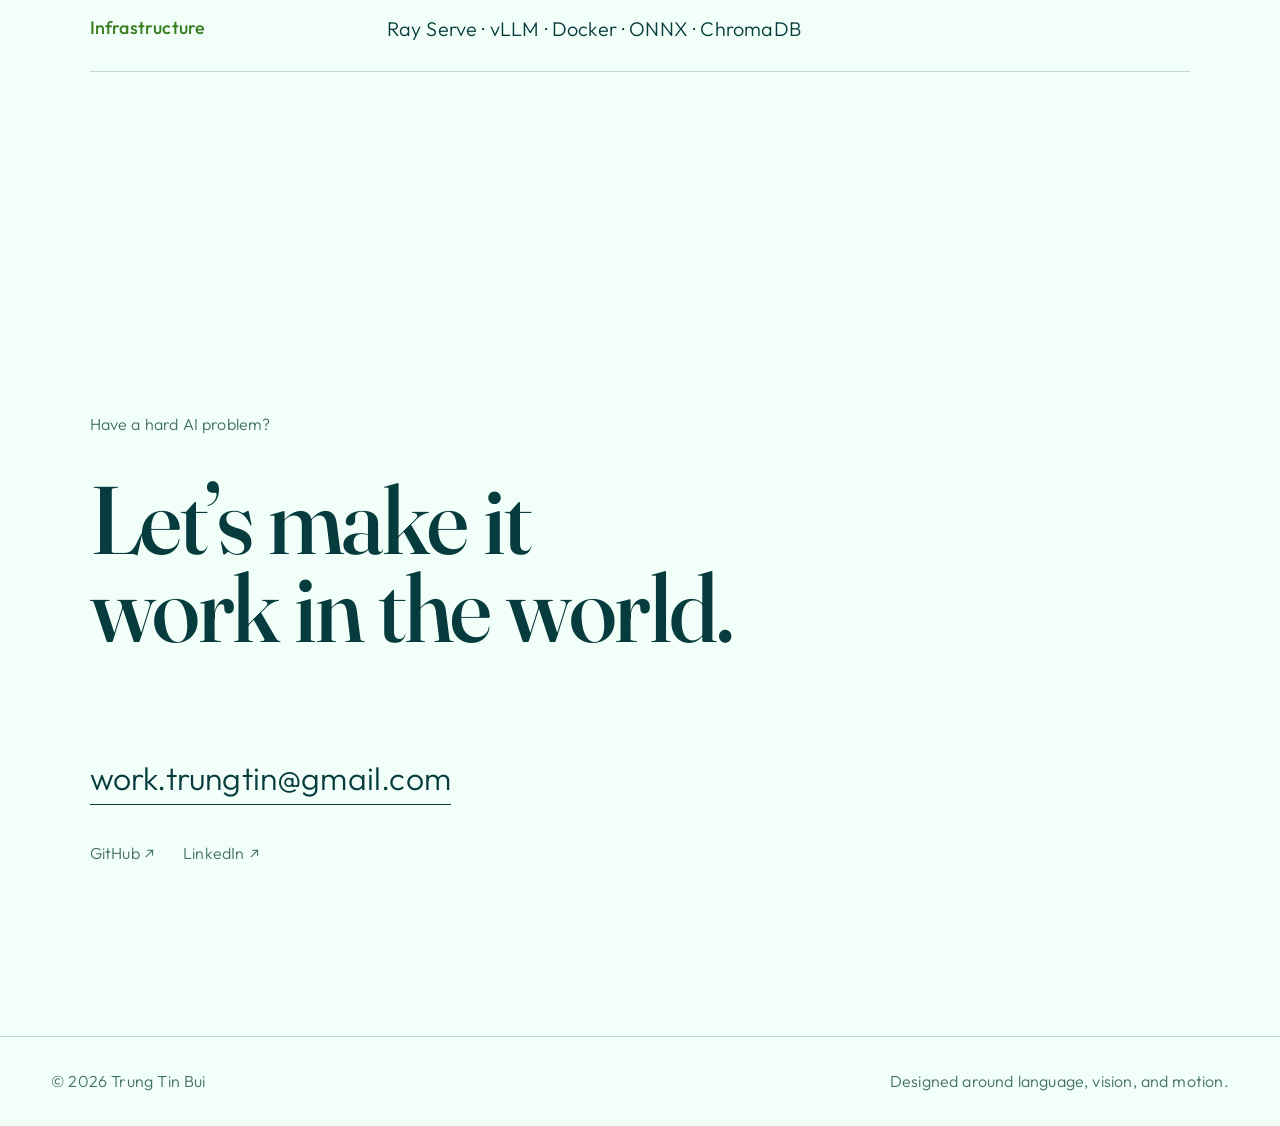
==== commit eebf0f5c: "Remove hero availability tagline Co-authored-by: Cursor <cursoragent@cursor.com>" ====
--- a/index.html
+++ b/index.html
@@ -51,7 +51,6 @@
       <h1 id="hero-title">Bùi<br>Trung Tín</h1>
       <div class="hero-statement">
         <p data-copy="hero">I turn difficult AI research into systems people can actually use.</p>
-        <span class="availability"><i></i><span data-copy="availability">AI Engineer · Open to ambitious work</span></span>
       </div>
       <a class="scroll-cue" href="#experience">
         <span data-copy="explore">Explore selected work</span>
--- a/assets/site.css
+++ b/assets/site.css
@@ -284,24 +284,6 @@
   word-spacing: 0.07em;
 }
 
-.availability {
-  display: flex;
-  align-items: center;
-  gap: 9px;
-  min-width: 190px;
-  color: var(--muted);
-  font-size: clamp(1rem, 1.35vw, 1.22rem);
-  line-height: 1.45;
-}
-
-.availability i {
-  width: 7px;
-  height: 7px;
-  border-radius: 50%;
-  background: var(--green);
-  box-shadow: 0 0 16px var(--green);
-}
-
 .scroll-cue {
   position: absolute;
   bottom: 38px;
@@ -740,10 +722,6 @@
     margin-left: 0;
   }
 
-  .availability {
-    margin-top: 26px;
-  }
-
   .manifesto,
   .section-heading,
   .work-item {
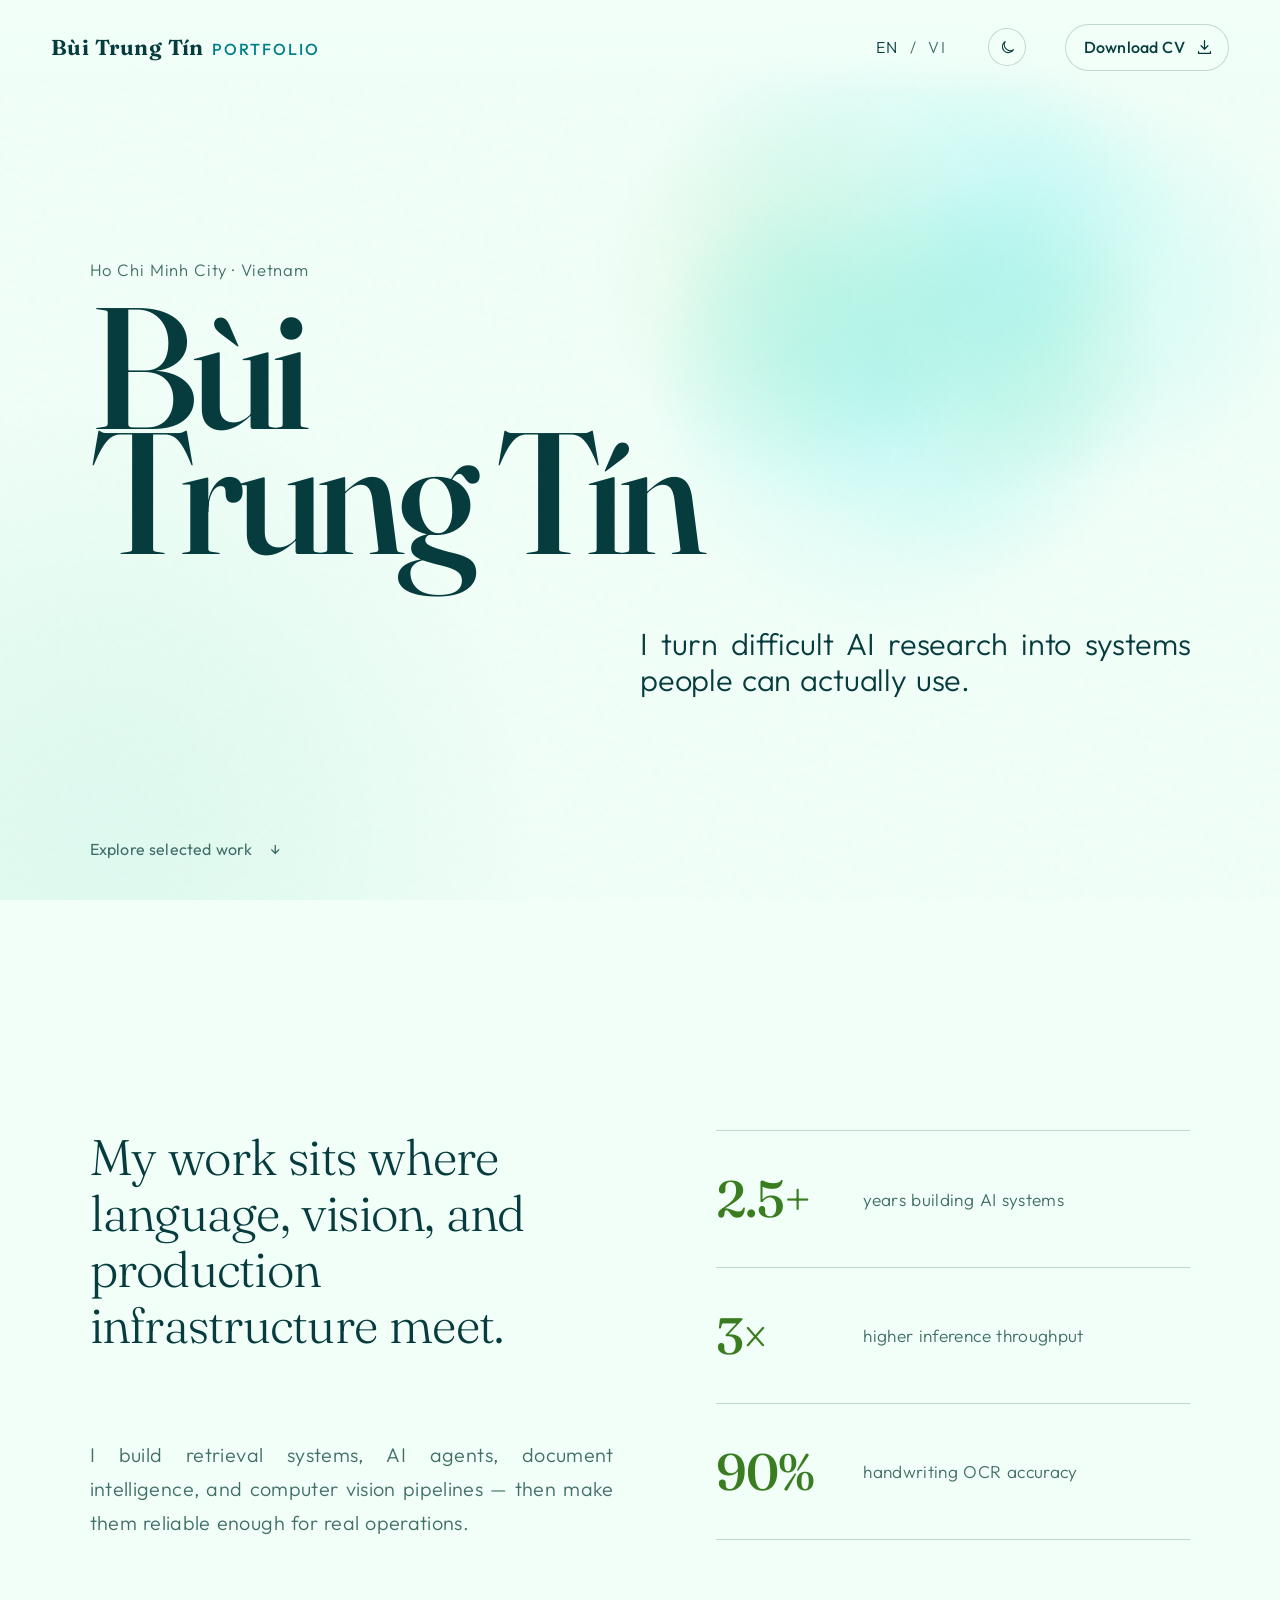
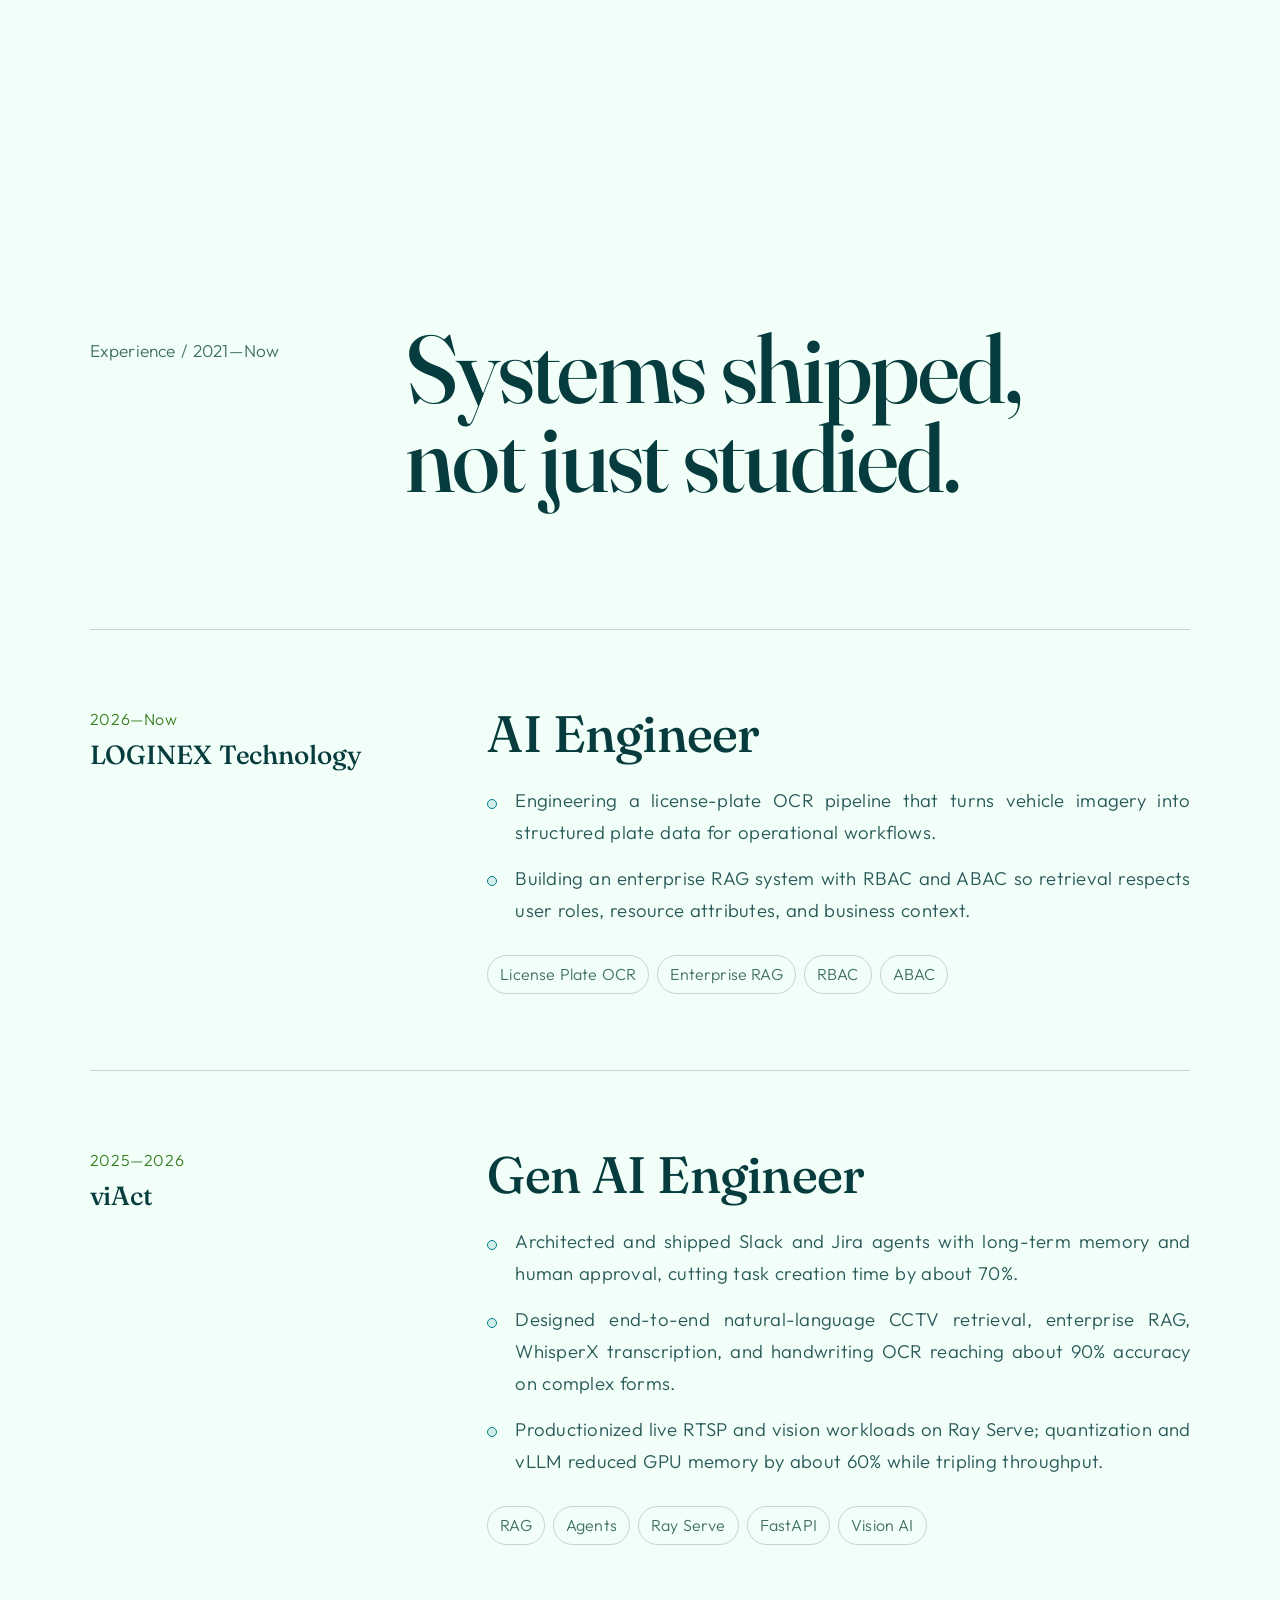
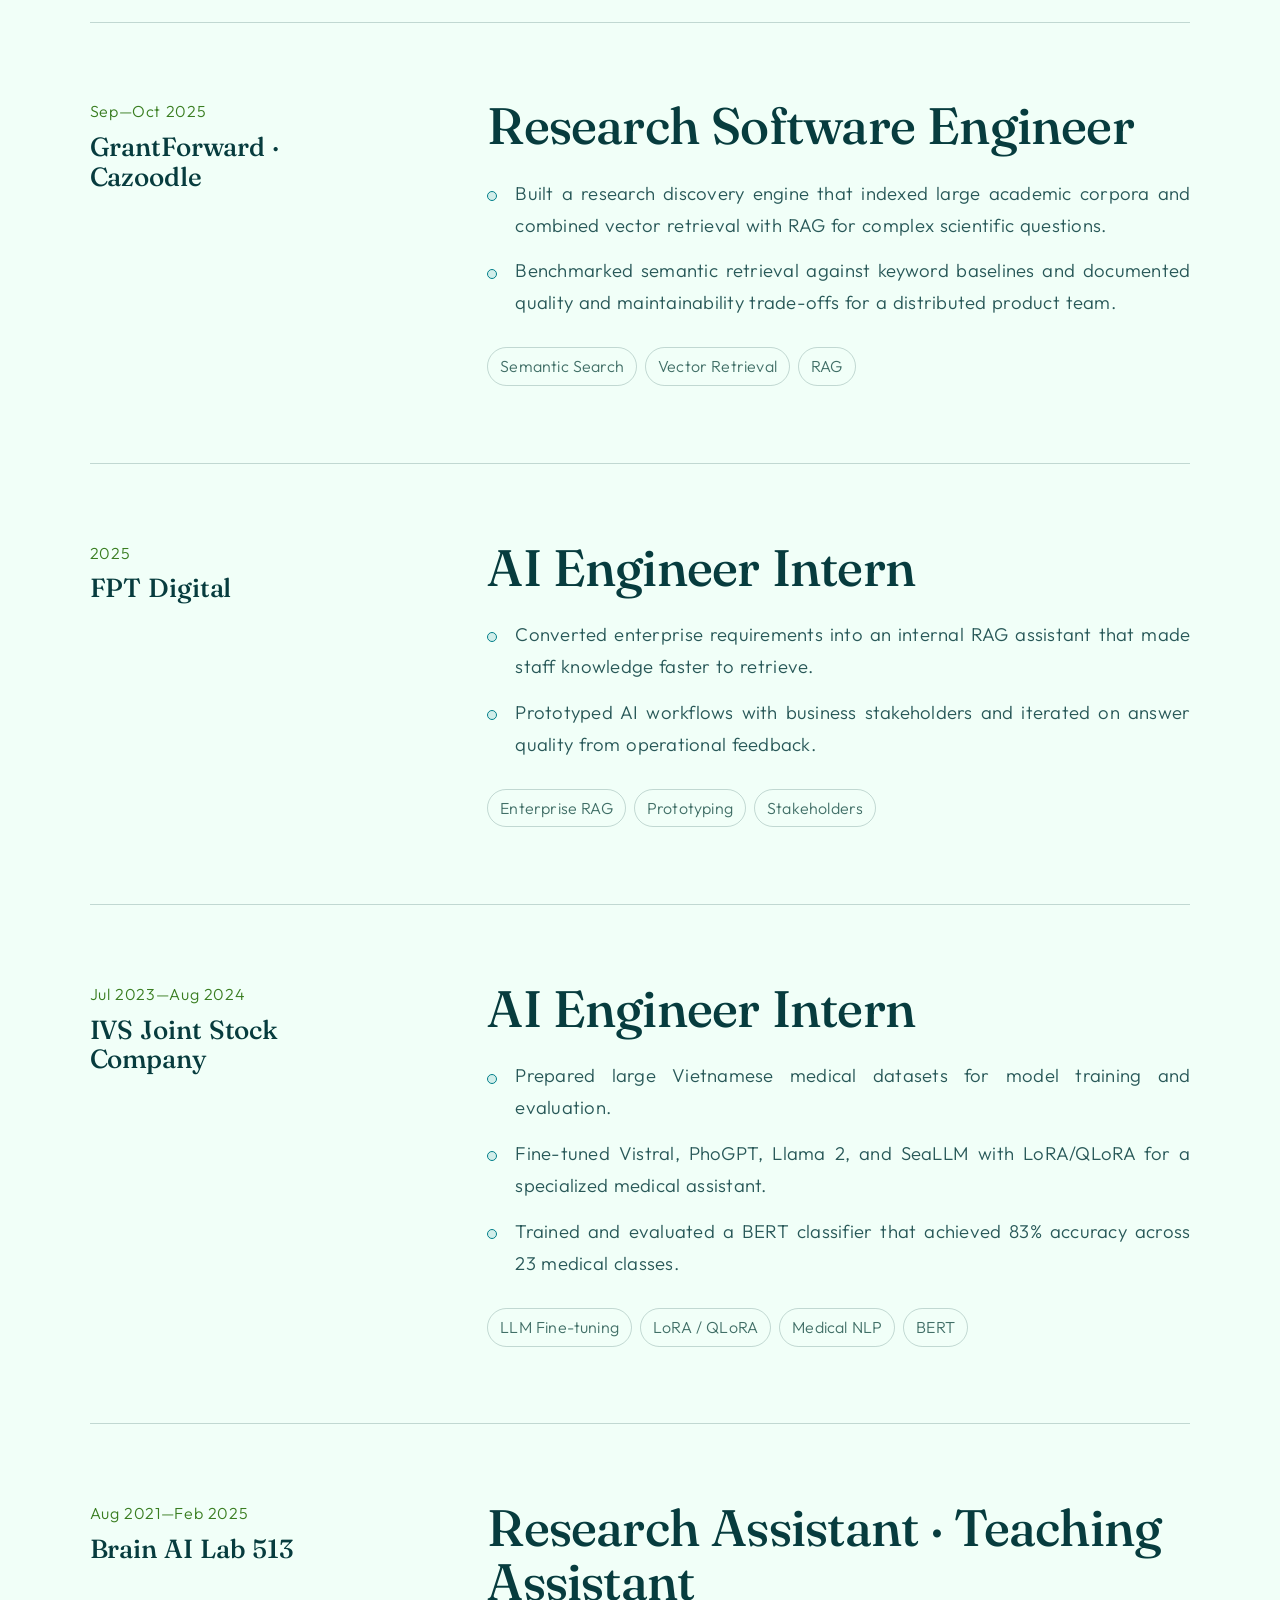
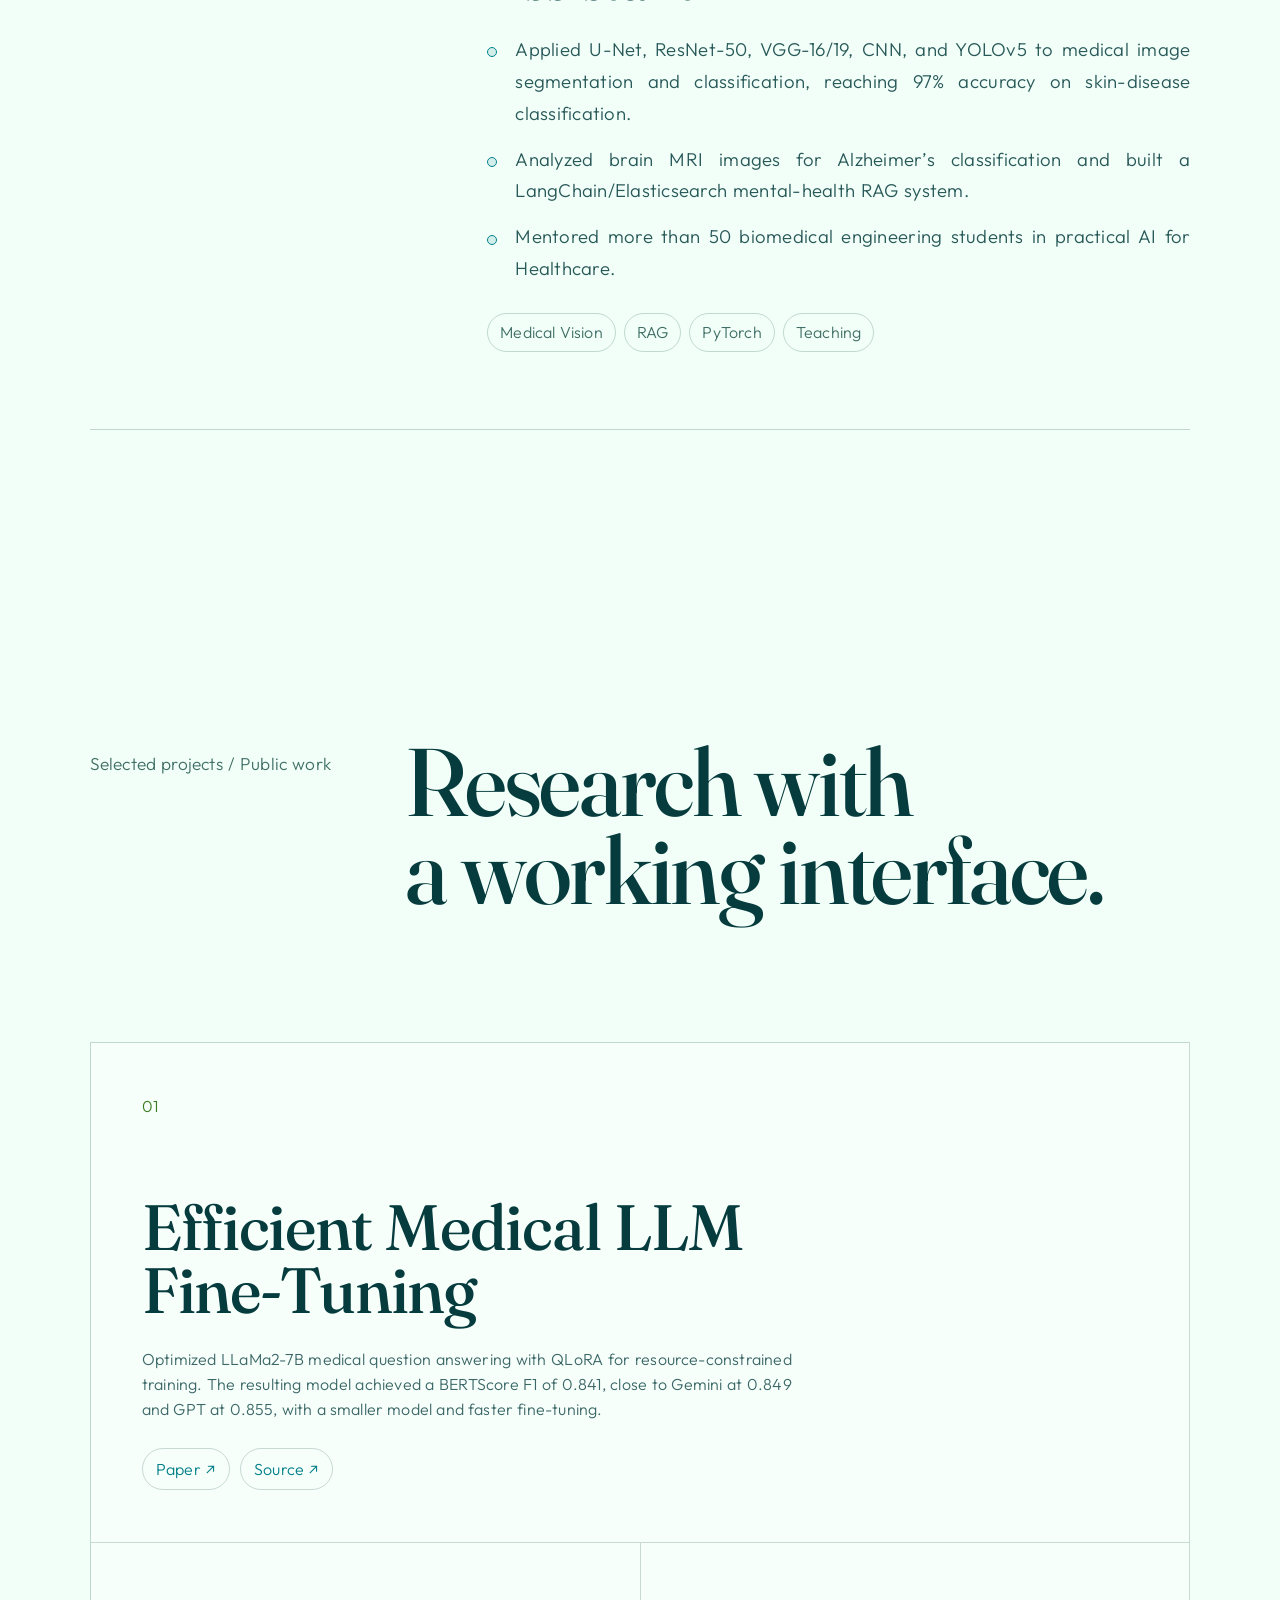
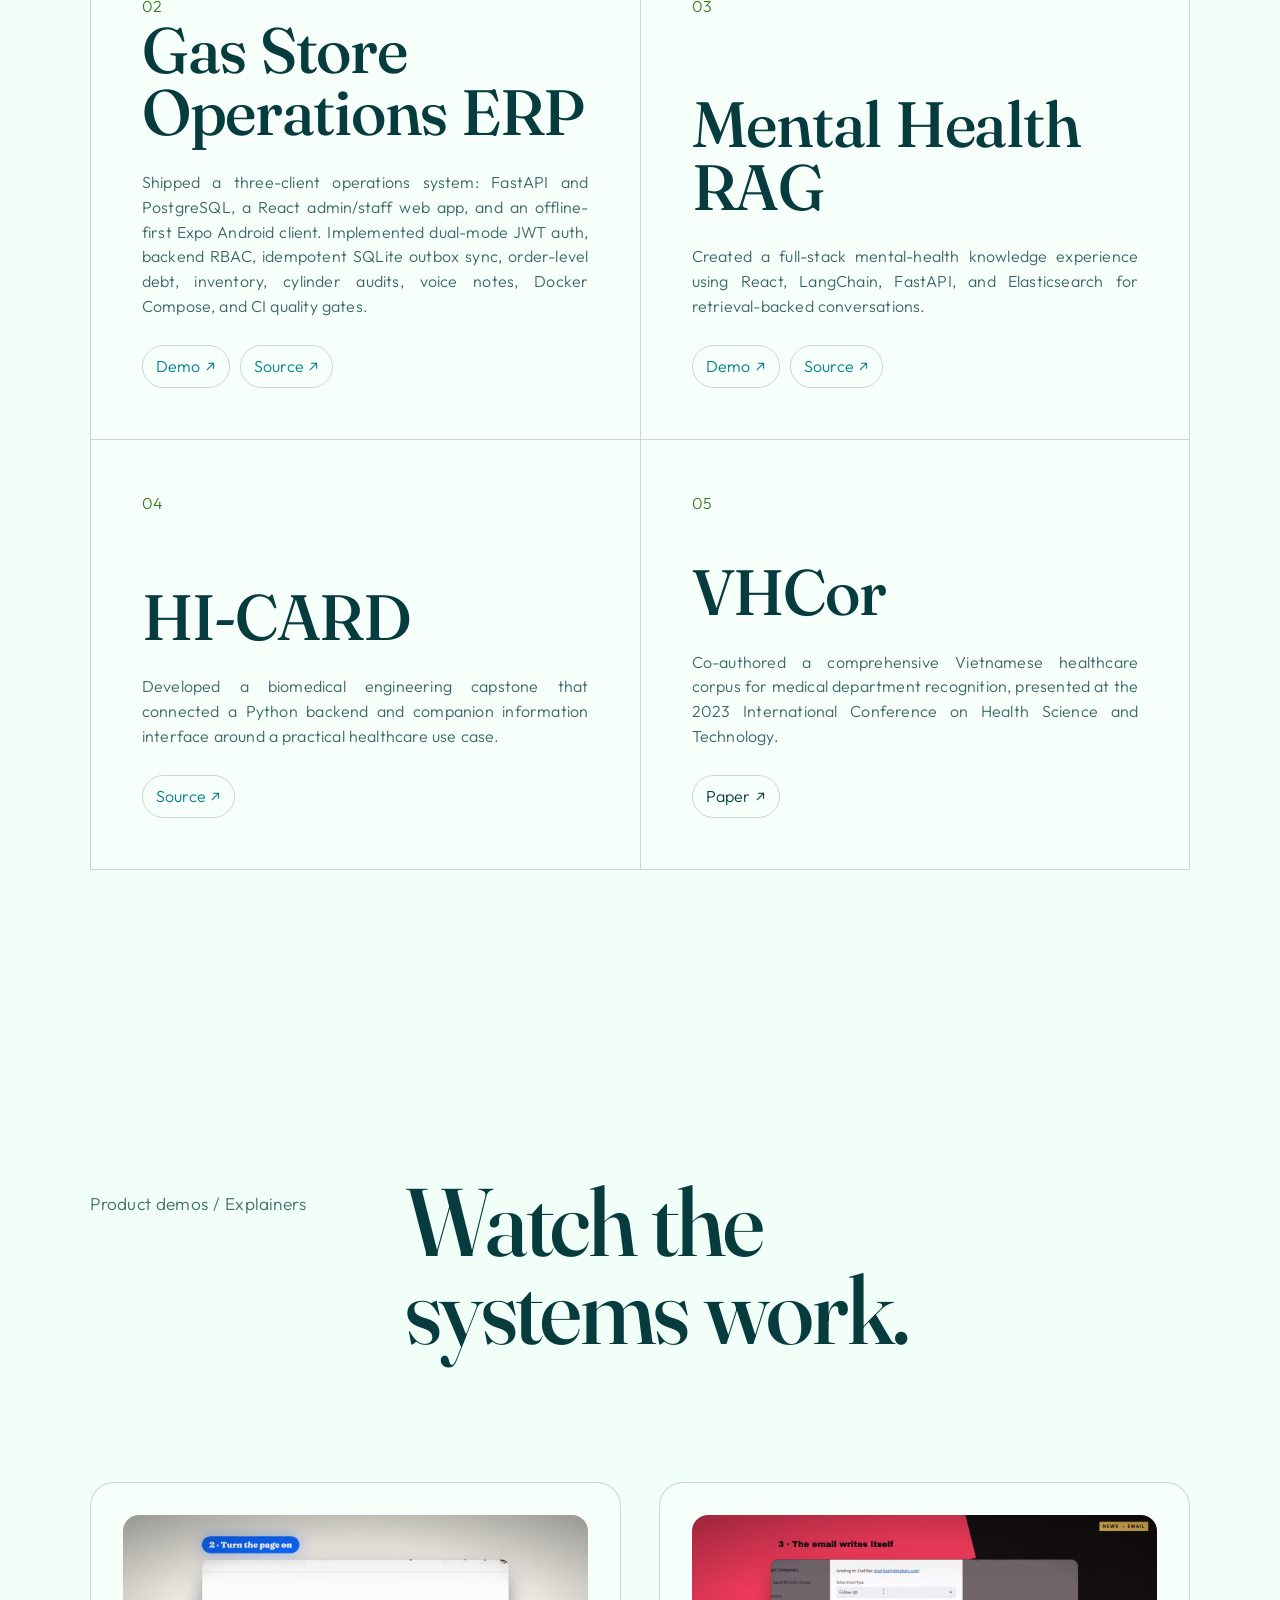
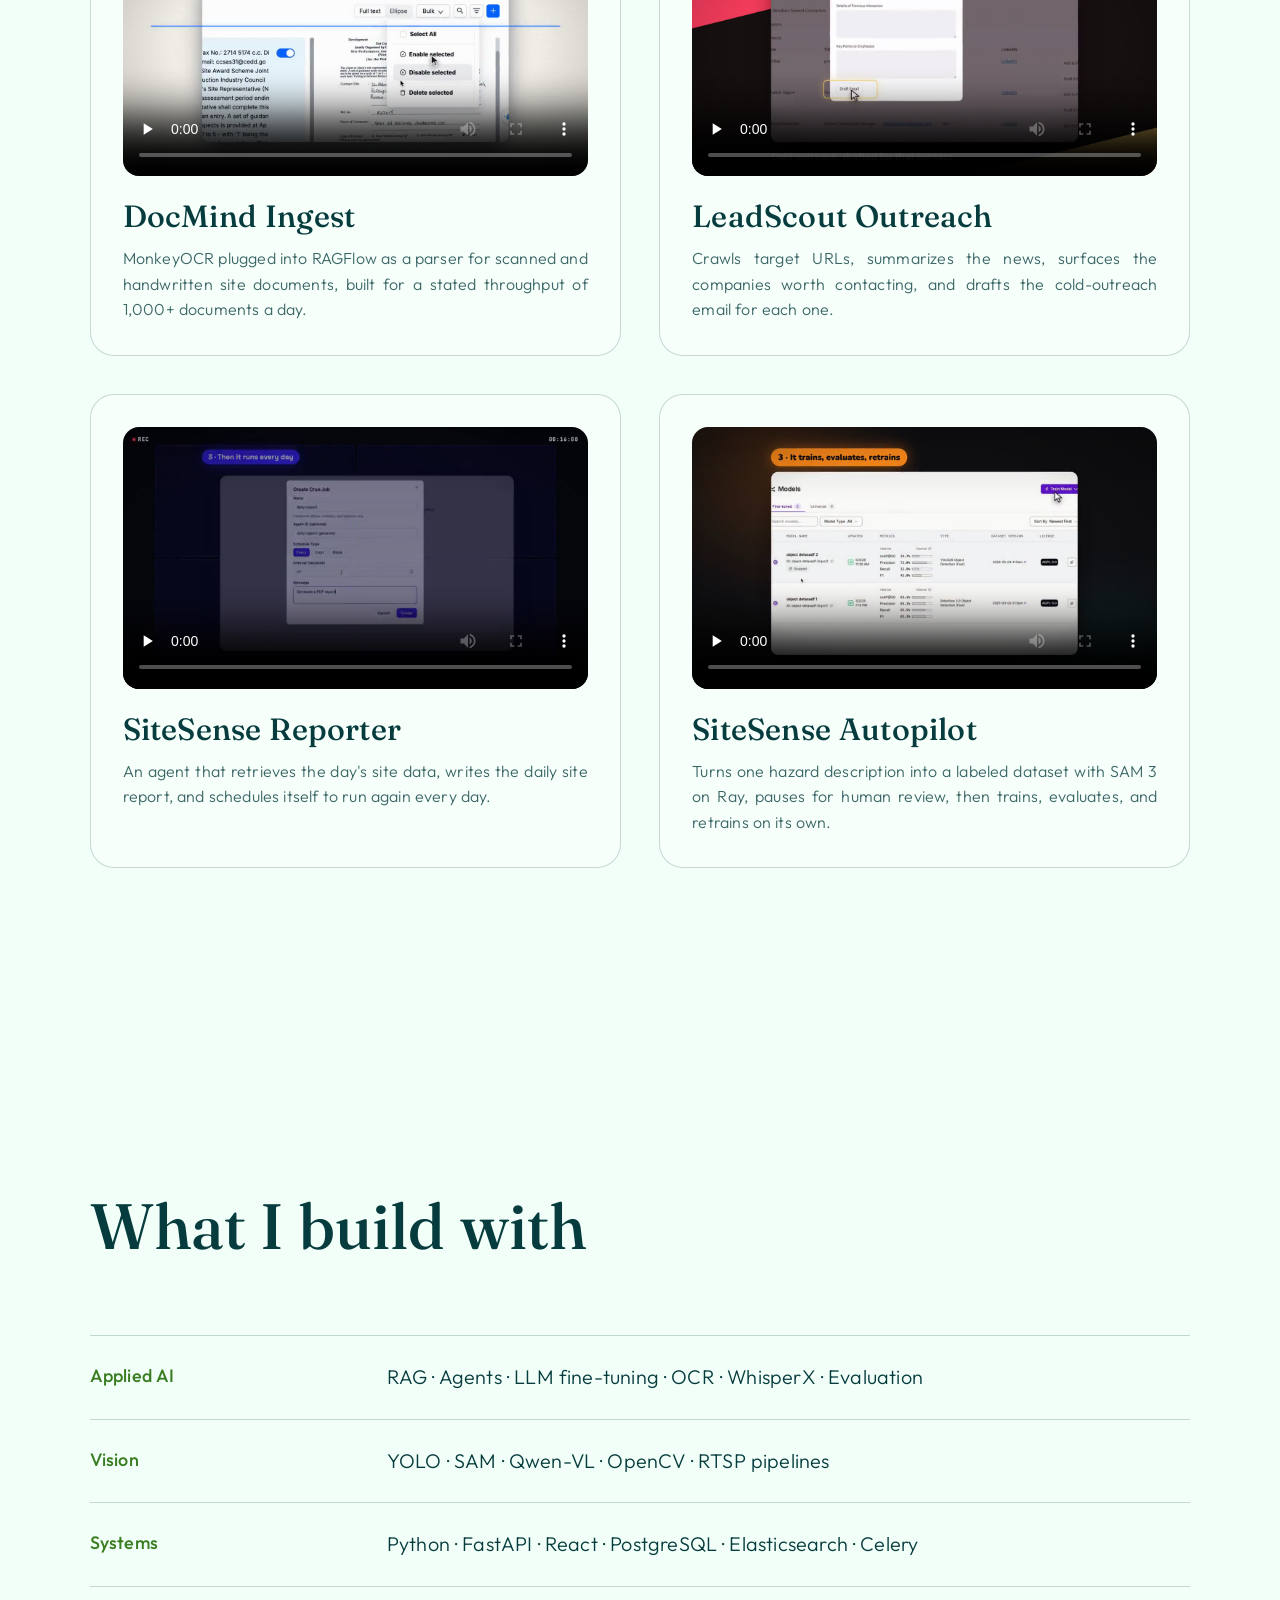
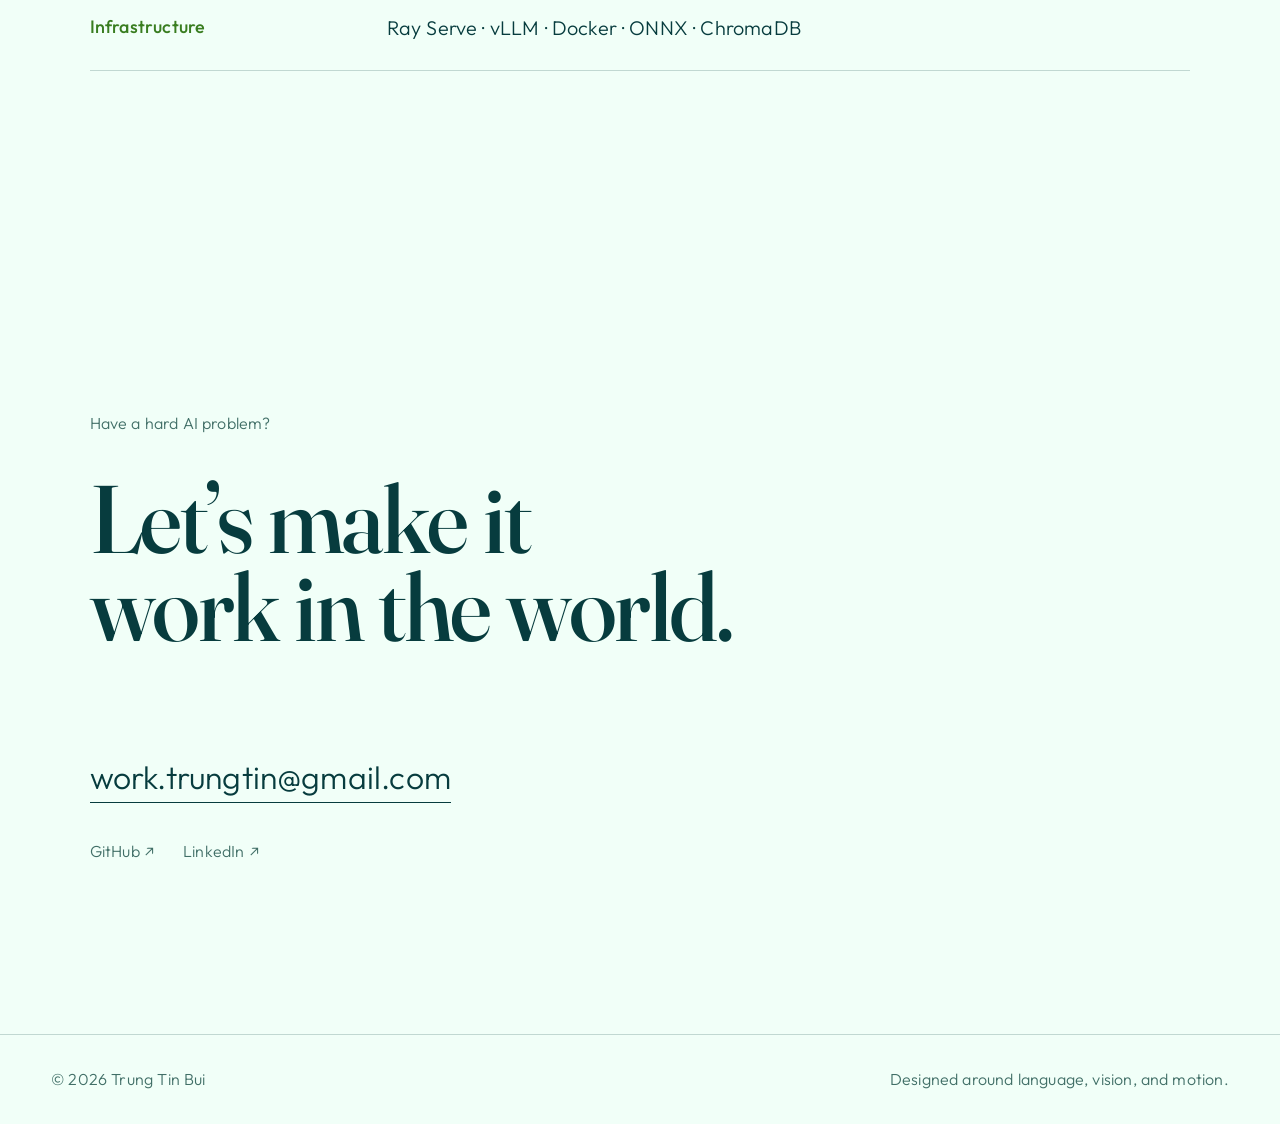
==== commit 26dc14e9: "Add product demo videos and ignore showreel sources" ====
--- a/index.html
+++ b/index.html
@@ -206,6 +206,43 @@
       </div>
     </section>
 
+    <section class="demos-section" id="demos" aria-labelledby="demos-title">
+      <div class="section-heading">
+        <p data-copy="demosIndex">Product demos / Explainers</p>
+        <h2 id="demos-title" data-copy="demos">Watch the<br>systems work.</h2>
+      </div>
+      <div class="demo-grid">
+        <article class="demo">
+          <video controls preload="none" playsinline poster="assets/videos/docmind-ingest.jpg">
+            <source src="assets/videos/docmind-ingest.mp4" type="video/mp4">
+          </video>
+          <h3 data-copy="docmindTitle">DocMind Ingest</h3>
+          <p data-copy="docmindText">MonkeyOCR plugged into RAGFlow as a parser for scanned and handwritten site documents, built for a stated throughput of 1,000+ documents a day.</p>
+        </article>
+        <article class="demo">
+          <video controls preload="none" playsinline poster="assets/videos/leadscout-outreach.jpg">
+            <source src="assets/videos/leadscout-outreach.mp4" type="video/mp4">
+          </video>
+          <h3 data-copy="leadscoutTitle">LeadScout Outreach</h3>
+          <p data-copy="leadscoutText">Crawls target URLs, summarizes the news, surfaces the companies worth contacting, and drafts the cold-outreach email for each one.</p>
+        </article>
+        <article class="demo">
+          <video controls preload="none" playsinline poster="assets/videos/sitesense-reporter.jpg">
+            <source src="assets/videos/sitesense-reporter.mp4" type="video/mp4">
+          </video>
+          <h3 data-copy="reporterTitle">SiteSense Reporter</h3>
+          <p data-copy="reporterText">An agent that retrieves the day's site data, writes the daily site report, and schedules itself to run again every day.</p>
+        </article>
+        <article class="demo">
+          <video controls preload="none" playsinline poster="assets/videos/sitesense-autopilot.jpg">
+            <source src="assets/videos/sitesense-autopilot.mp4" type="video/mp4">
+          </video>
+          <h3 data-copy="autopilotTitle">SiteSense Autopilot</h3>
+          <p data-copy="autopilotText">Turns one hazard description into a labeled dataset with SAM 3 on Ray, pauses for human review, then trains, evaluates, and retrains on its own.</p>
+        </article>
+      </div>
+    </section>
+
     <section class="capabilities" aria-labelledby="capabilities-title">
       <h2 id="capabilities-title" data-copy="capabilities">What I build with</h2>
       <div class="capability-list">
--- a/assets/site.css
+++ b/assets/site.css
@@ -261,24 +261,21 @@
   line-height: 0.72;
   letter-spacing: -0.045em;
   word-spacing: 0.025em;
+  text-align: left;
   text-wrap: balance;
 }
 
 .hero-statement {
   display: flex;
-  align-items: end;
-  justify-content: space-between;
-  gap: 48px;
-  width: auto;
-  max-width: 1040px;
+  justify-content: flex-end;
   margin-top: clamp(42px, 8vh, 90px);
-  margin-left: clamp(0px, 18vw, 260px);
 }
 
 .hero-statement > p {
-  max-width: 650px;
+  width: min(100%, 50%);
   margin: 0;
-  font-size: clamp(1.45rem, 3vw, 3rem);
+  text-align: justify;
+  font-size: clamp(1.45rem, 2.4vw, 2.35rem);
   line-height: 1.18;
   letter-spacing: -0.006em;
   word-spacing: 0.07em;
@@ -287,7 +284,7 @@
 .scroll-cue {
   position: absolute;
   bottom: 38px;
-  left: clamp(20px, 4vw, 64px);
+  left: clamp(20px, 7vw, 112px);
   display: flex;
   gap: 18px;
   color: var(--muted);
@@ -324,6 +321,8 @@
 
 .manifesto-copy p:last-child {
   max-width: 680px;
+  text-align: justify;
+  hyphens: auto;
   color: var(--muted);
   font-size: clamp(1.05rem, 1.55vw, 1.38rem);
   line-height: 1.72;
@@ -364,6 +363,7 @@
 
 .work-section,
 .projects-section,
+.demos-section,
 .capabilities,
 .contact {
   padding: clamp(90px, 12vw, 180px) clamp(20px, 7vw, 112px);
@@ -444,6 +444,8 @@
   max-width: 860px;
   margin: 0;
   padding: 0;
+  text-align: justify;
+  hyphens: auto;
   color: var(--copy);
   font-size: clamp(1rem, 1.45vw, 1.28rem);
   line-height: 1.72;
@@ -562,6 +564,8 @@
   z-index: 1;
   max-width: 650px;
   margin: 0 0 26px;
+  text-align: justify;
+  hyphens: auto;
   color: var(--copy-soft);
   font-size: 1rem;
 }
@@ -591,6 +595,54 @@
 
 .project-publication .project-actions a {
   color: var(--paper);
+}
+
+.demo-grid {
+  display: grid;
+  grid-template-columns: repeat(2, minmax(0, 1fr));
+  gap: clamp(24px, 3vw, 48px);
+}
+
+.demo {
+  display: flex;
+  flex-direction: column;
+  min-height: 430px;
+  padding: clamp(20px, 2.5vw, 36px);
+  border: 1px solid var(--line);
+  border-radius: 24px;
+  background: var(--card-bg);
+  transition: background 180ms ease, border-color 180ms ease;
+}
+
+.demo:hover {
+  border-color: var(--cyan);
+  background: var(--card-hover);
+}
+
+.demo video {
+  width: 100%;
+  aspect-ratio: 16 / 9;
+  border-radius: 16px;
+  background: #041214;
+  object-fit: cover;
+}
+
+.demo h3 {
+  margin: 24px 0 12px;
+  font-family: var(--serif);
+  font-size: clamp(1.6rem, 2.4vw, 2.4rem);
+  font-weight: 500;
+  line-height: 1.1;
+  text-align: left;
+}
+
+.demo p {
+  margin: 0;
+  text-align: justify;
+  hyphens: auto;
+  color: var(--copy-soft);
+  font-size: 1rem;
+  line-height: 1.6;
 }
 
 .capabilities h2 {
@@ -717,9 +769,8 @@
     line-height: 0.79;
   }
 
-  .hero-statement {
-    display: block;
-    margin-left: 0;
+  .hero-statement > p {
+    width: 100%;
   }
 
   .manifesto,
@@ -745,7 +796,8 @@
     justify-content: space-between;
   }
 
-  .project-grid {
+  .project-grid,
+  .demo-grid {
     grid-template-columns: 1fr;
   }
 
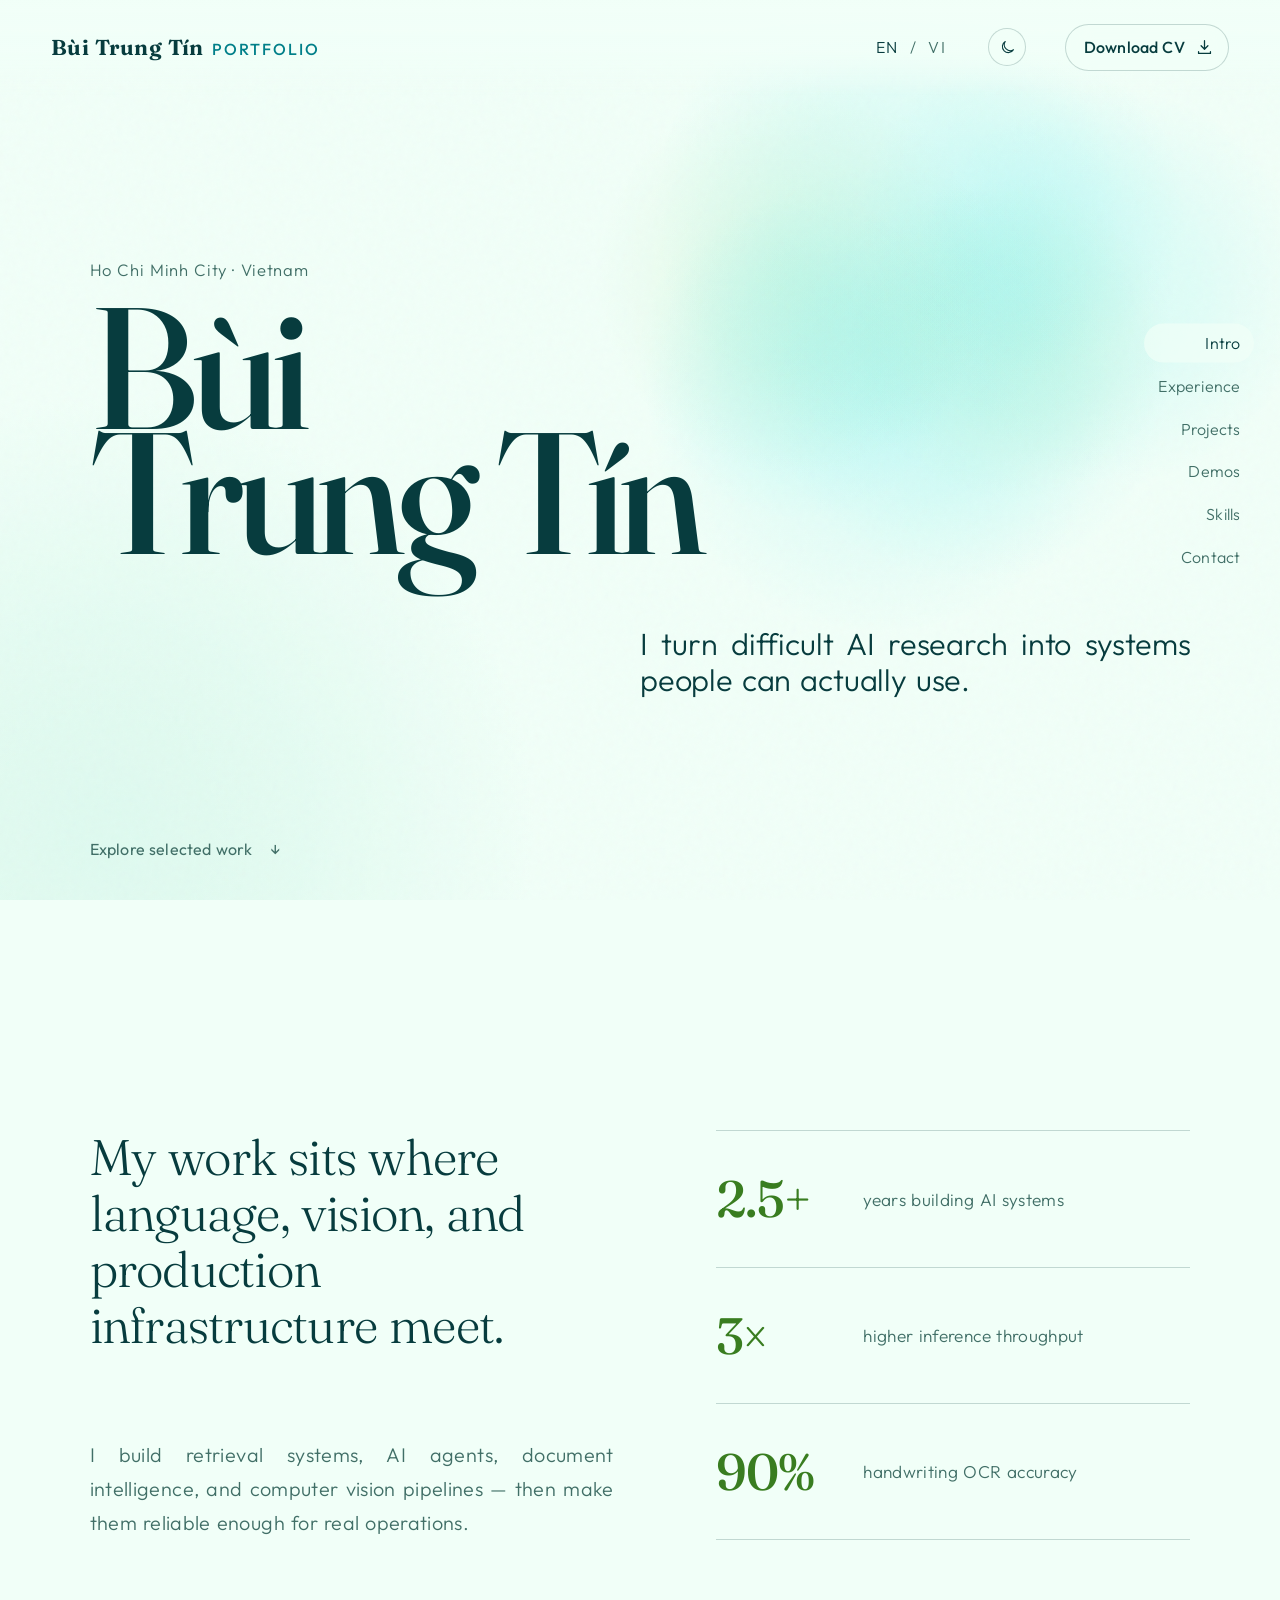
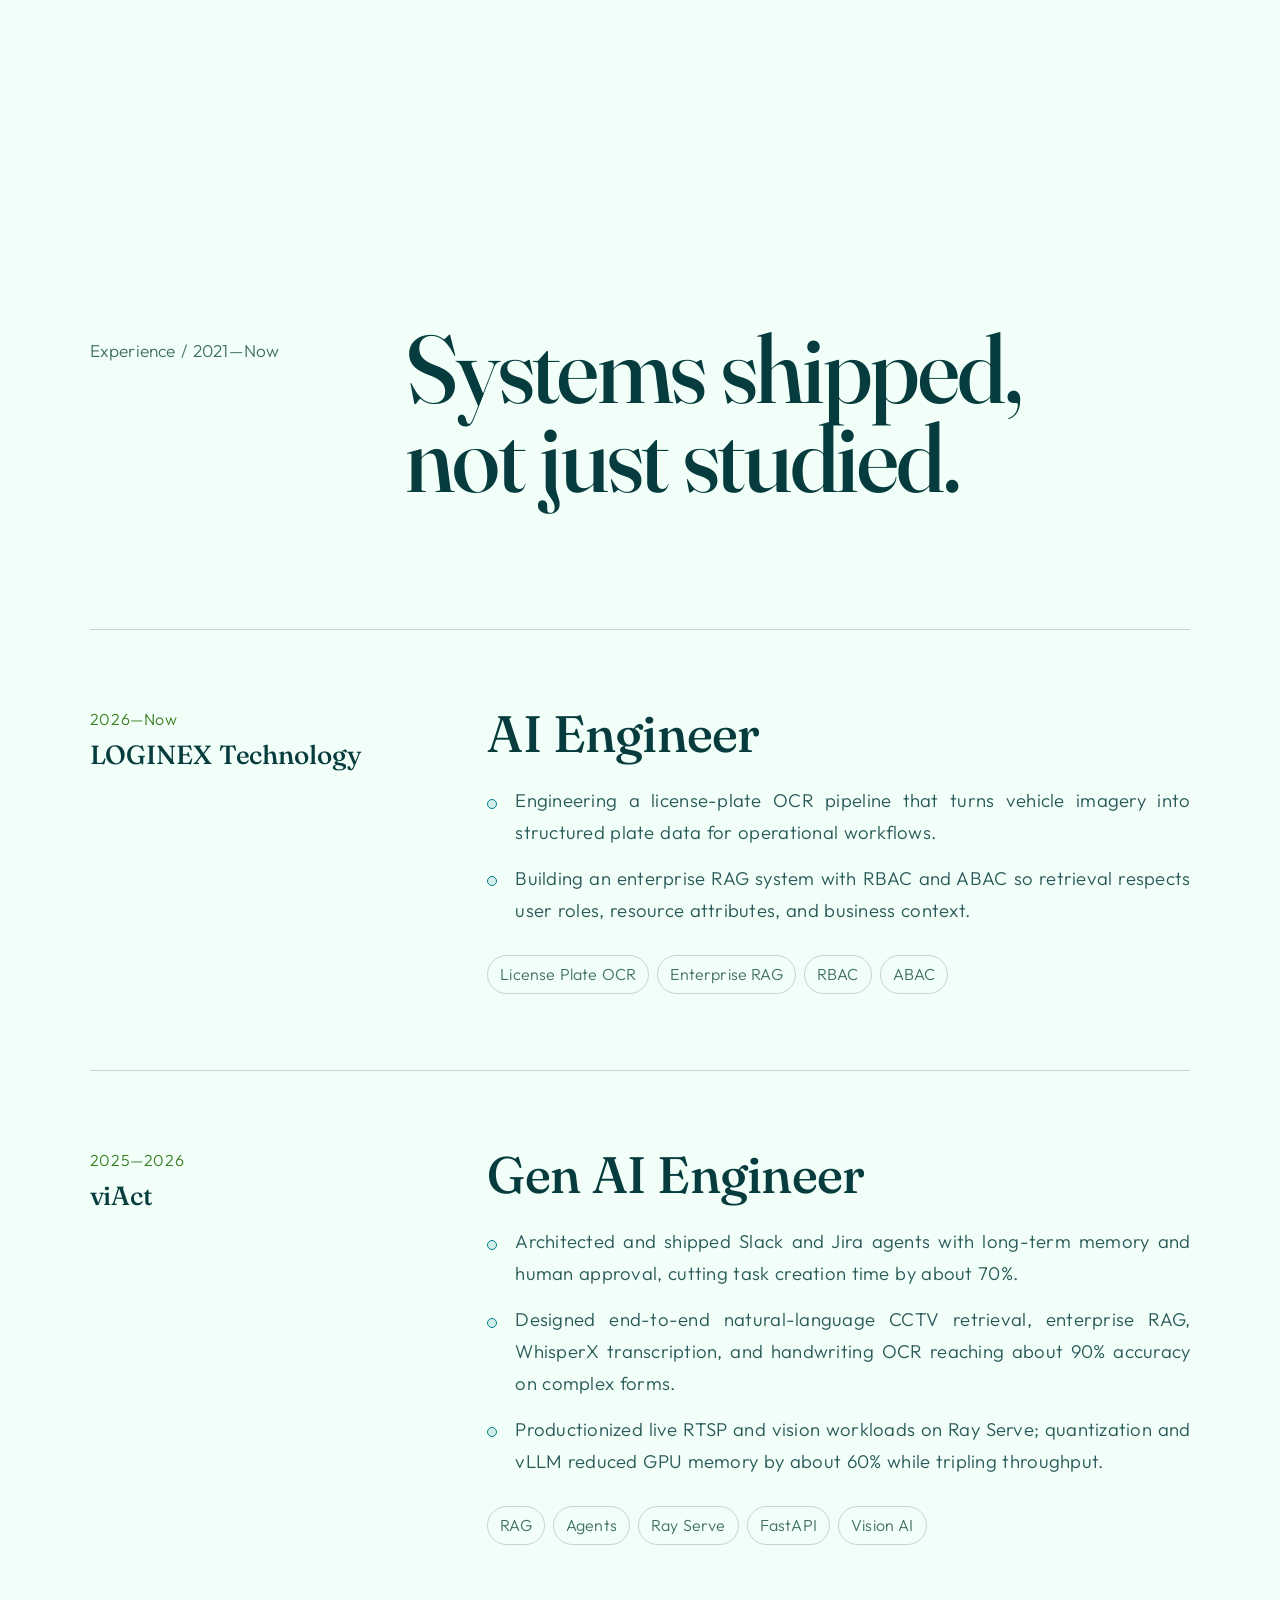
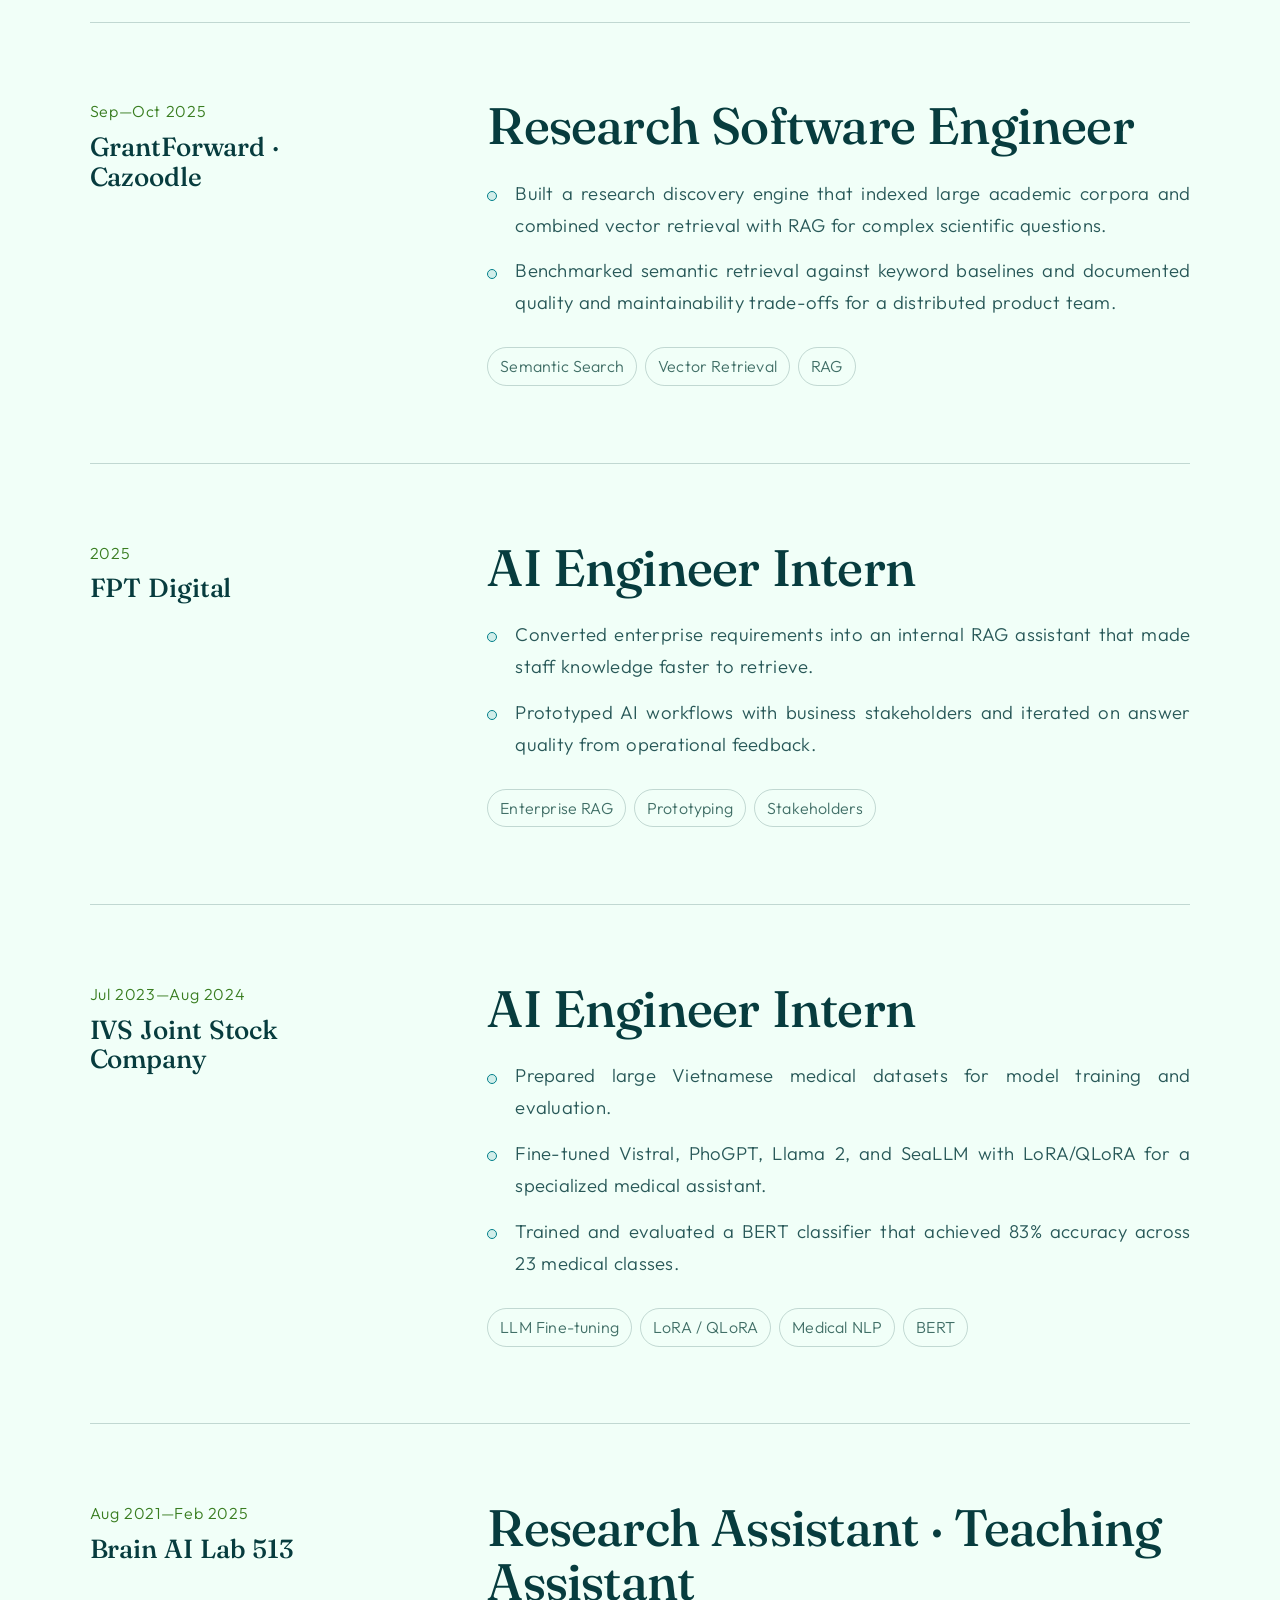
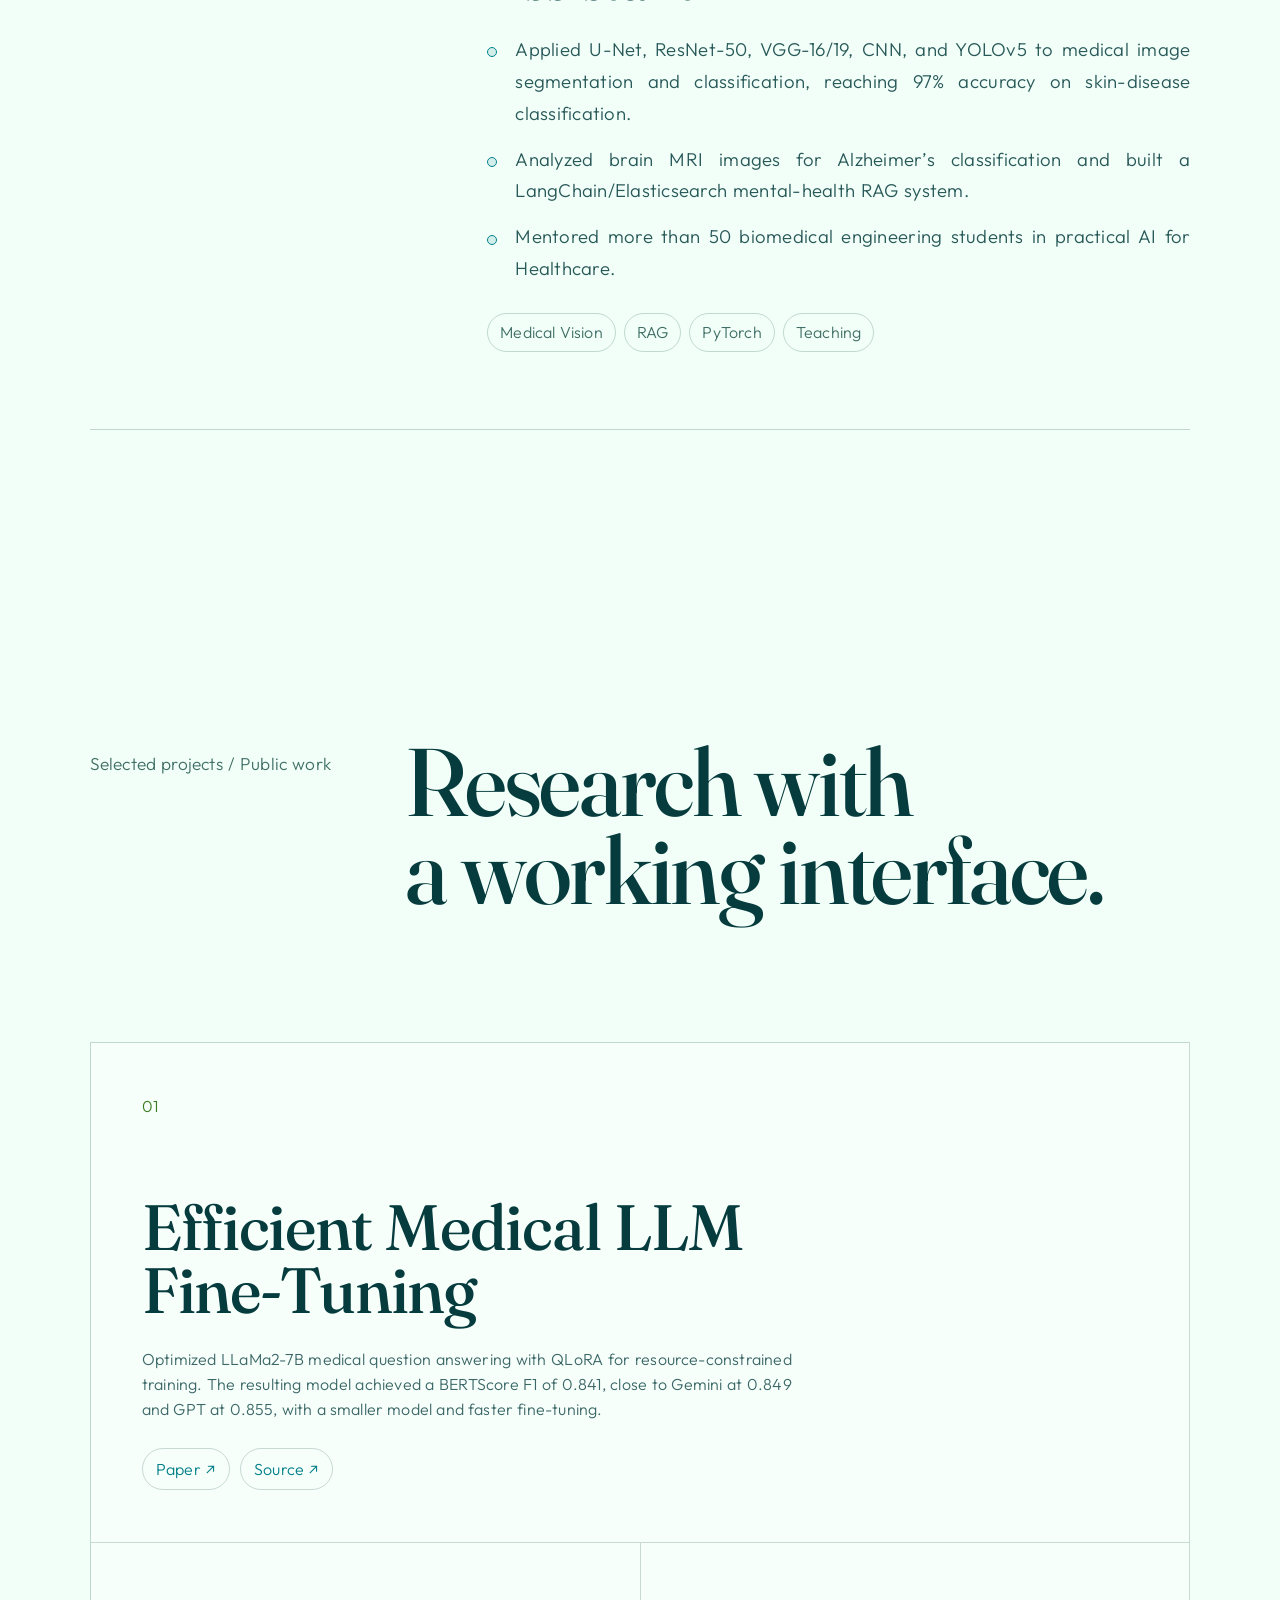
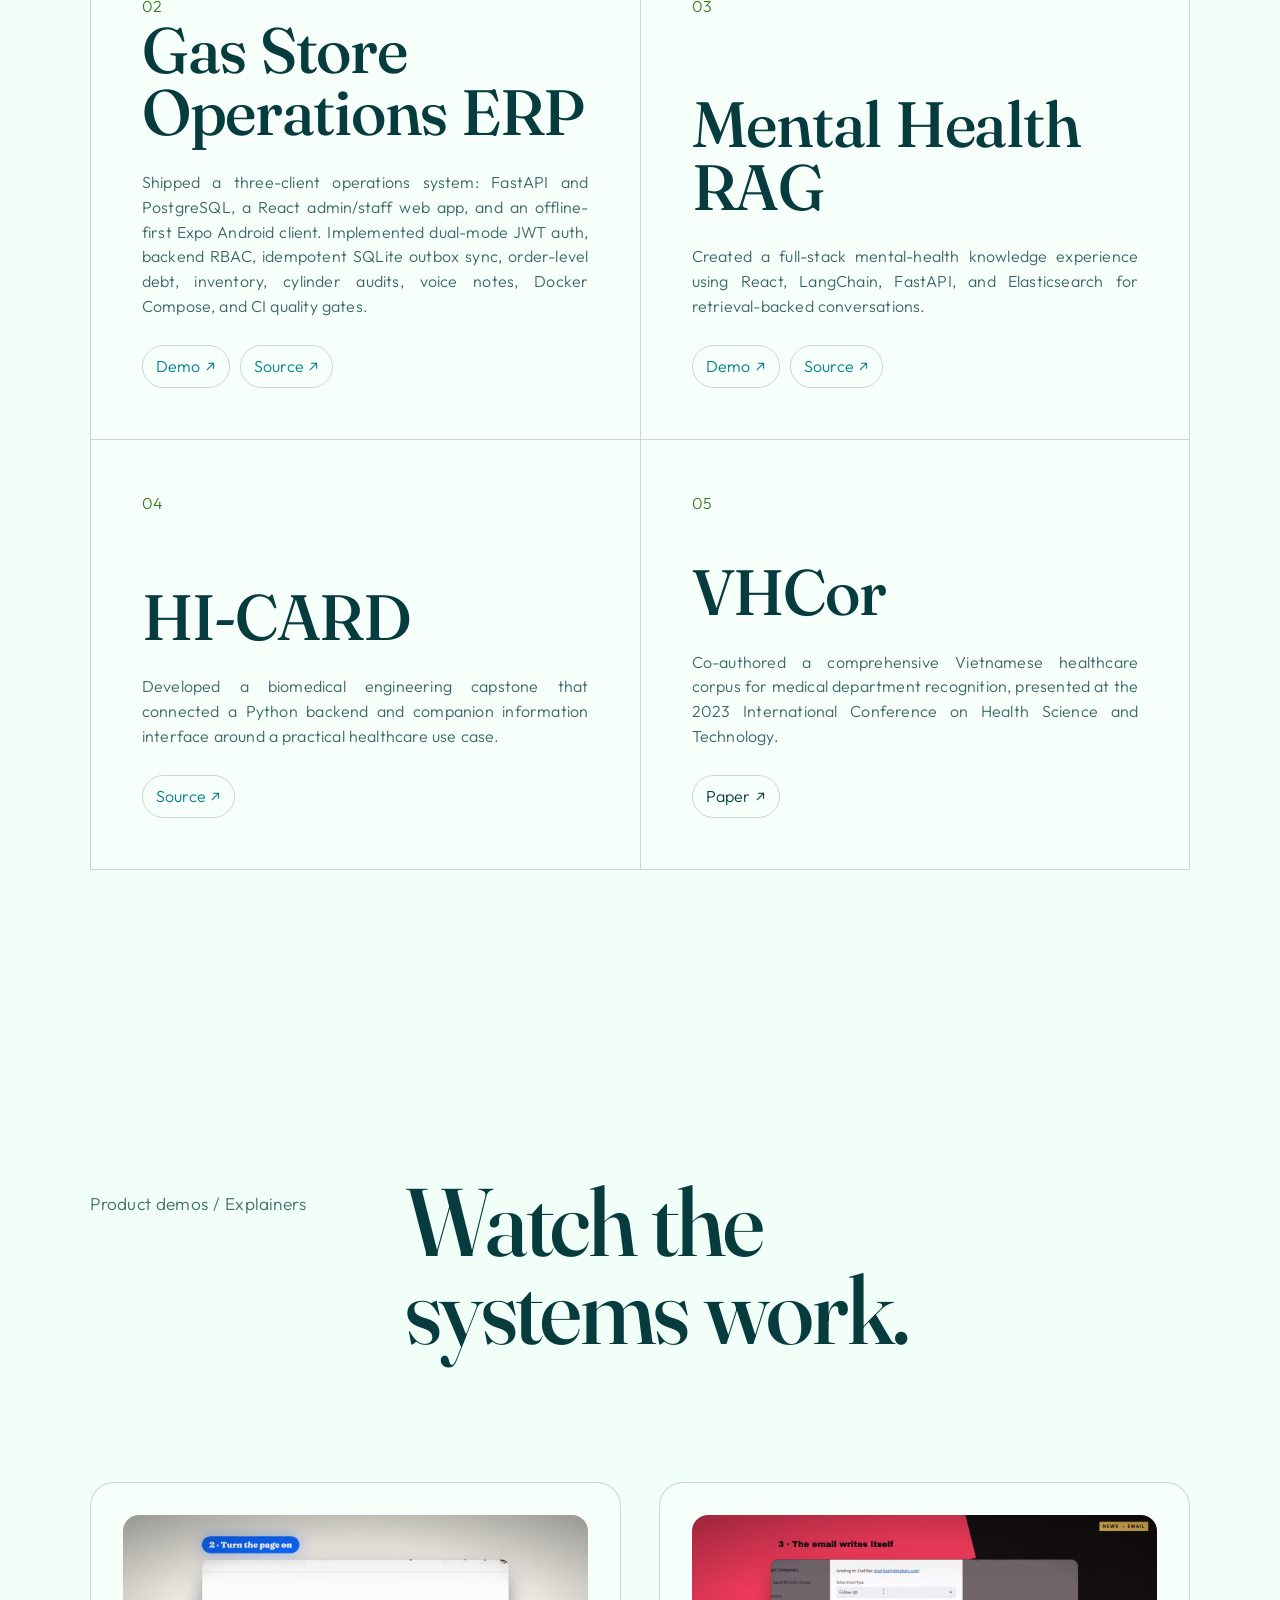
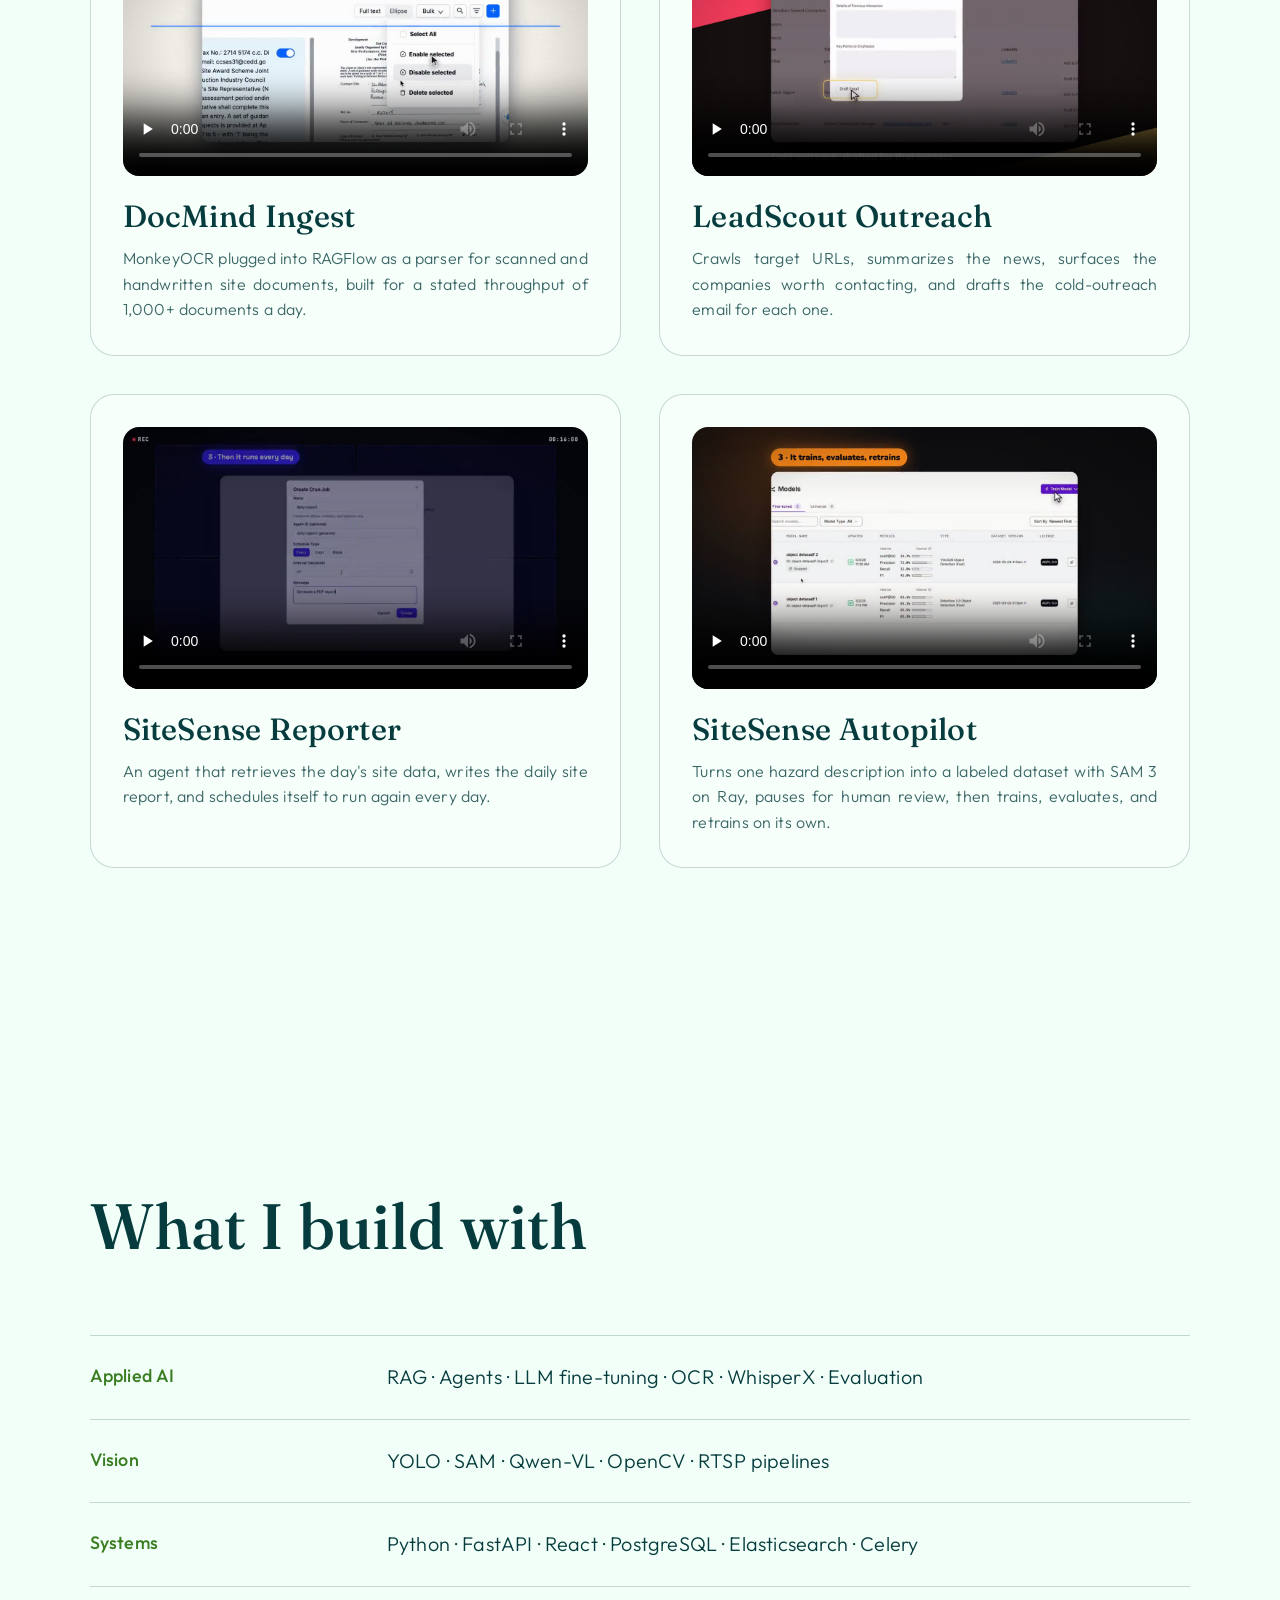
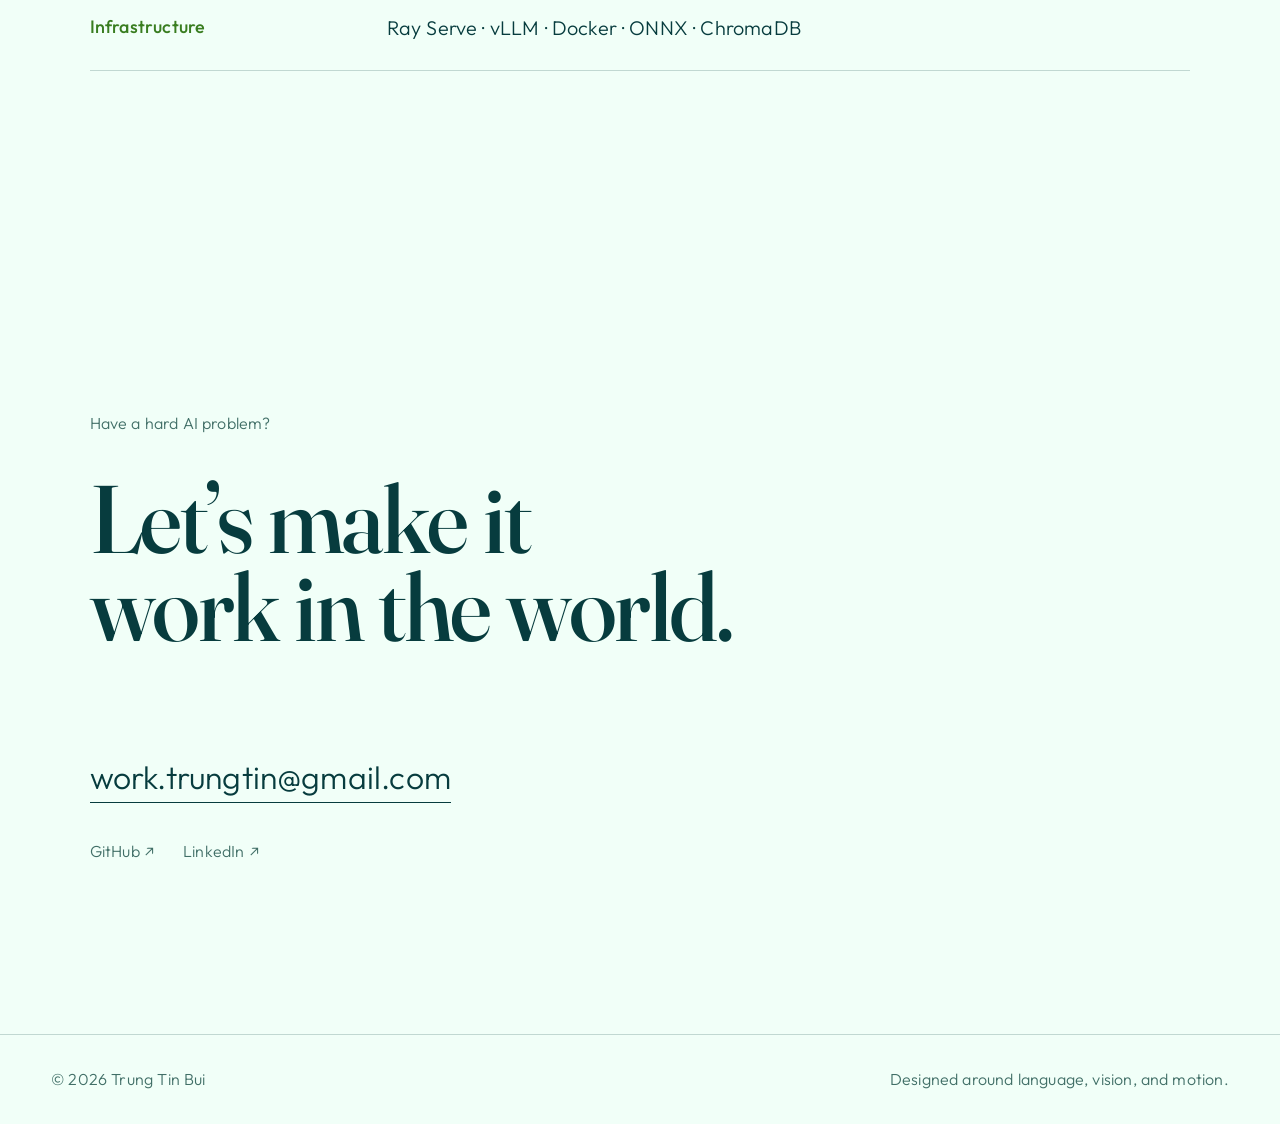
==== commit a7763544: "Add table of contents navigation and highlight active section on scroll" ====
--- a/index.html
+++ b/index.html
@@ -20,6 +20,15 @@
   <link rel="stylesheet" href="assets/site.css">
 </head>
 <body>
+  <nav class="toc" id="toc" aria-label="Sections">
+    <a href="#top" data-copy="tocIntro">Intro</a>
+    <a href="#experience" data-copy="tocExperience">Experience</a>
+    <a href="#projects" data-copy="tocProjects">Projects</a>
+    <a href="#demos" data-copy="tocDemos">Demos</a>
+    <a href="#capabilities" data-copy="tocCapabilities">Skills</a>
+    <a href="#contact" data-copy="tocContact">Contact</a>
+  </nav>
+
   <canvas id="liquid" aria-hidden="true"></canvas>
   <div class="grain" aria-hidden="true"></div>
 
@@ -243,7 +252,7 @@
       </div>
     </section>
 
-    <section class="capabilities" aria-labelledby="capabilities-title">
+    <section class="capabilities" id="capabilities" aria-labelledby="capabilities-title">
       <h2 id="capabilities-title" data-copy="capabilities">What I build with</h2>
       <div class="capability-list">
         <p><span data-copy="capAi">Applied AI</span><strong>RAG · Agents · LLM fine-tuning · OCR · WhisperX · Evaluation</strong></p>
--- a/assets/site.css
+++ b/assets/site.css
@@ -104,6 +104,32 @@
   opacity: 0.035;
 }
 
+.toc {
+  position: fixed;
+  top: 50%;
+  right: clamp(16px, 2vw, 36px);
+  z-index: 18;
+  display: flex;
+  flex-direction: column;
+  gap: 4px;
+  transform: translateY(-50%);
+}
+
+.toc a {
+  padding: 7px 14px;
+  border-radius: 999px;
+  color: var(--muted);
+  font-size: 1rem;
+  text-align: right;
+  transition: color 180ms ease, background 180ms ease;
+}
+
+.toc a:hover,
+.toc a.is-active {
+  color: var(--paper);
+  background: var(--control-bg);
+}
+
 .site-header {
   position: fixed;
   inset: 0 0 auto;
@@ -747,6 +773,32 @@
   color: var(--green);
 }
 
+@media (max-width: 1100px) {
+  .toc {
+    top: auto;
+    right: 0;
+    bottom: 0;
+    left: 0;
+    flex-direction: row;
+    justify-content: space-between;
+    gap: 0;
+    padding: 8px 12px calc(8px + env(safe-area-inset-bottom));
+    transform: none;
+    border-top: 1px solid var(--line);
+    background: var(--ink);
+  }
+
+  .toc a {
+    padding: 8px 6px;
+    font-size: 0.9rem;
+    text-align: center;
+  }
+
+  .back-to-top {
+    bottom: 72px;
+  }
+}
+
 @media (max-width: 800px) {
   .site-header {
     padding: 18px 20px;
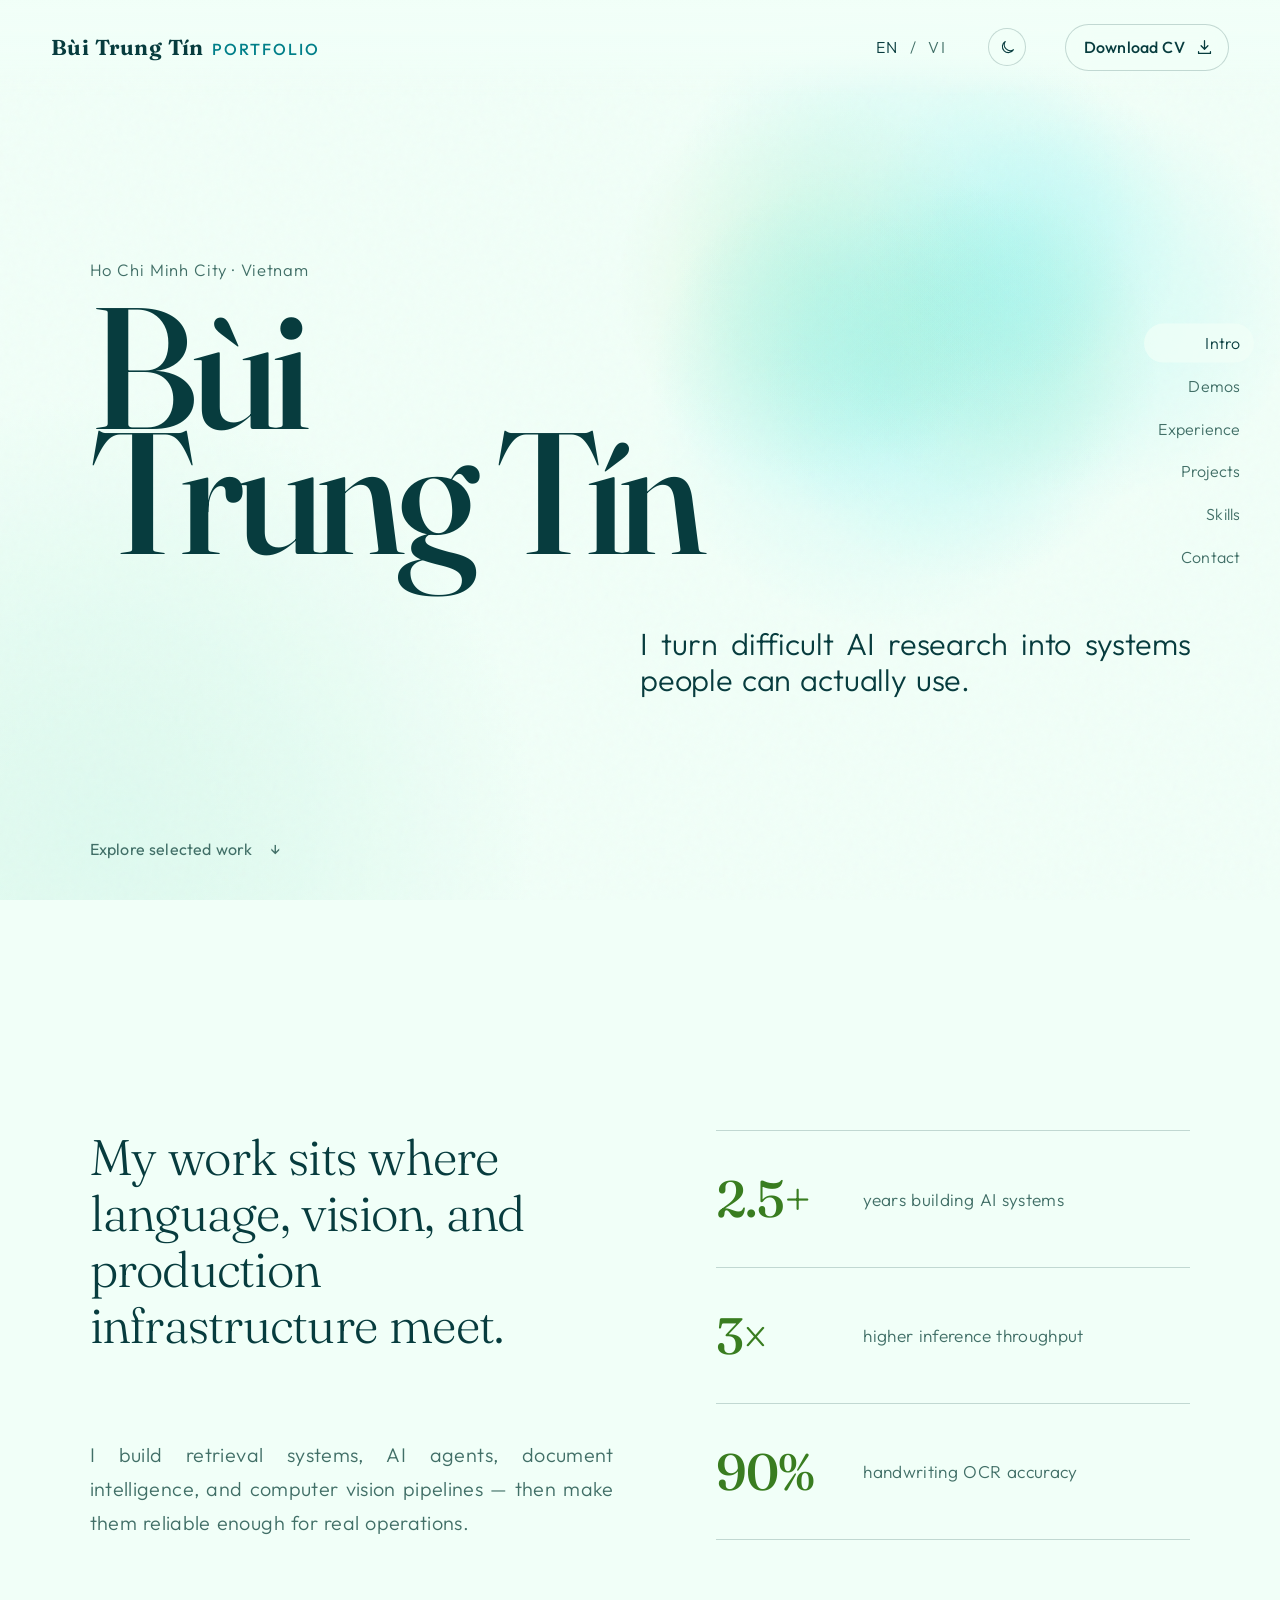
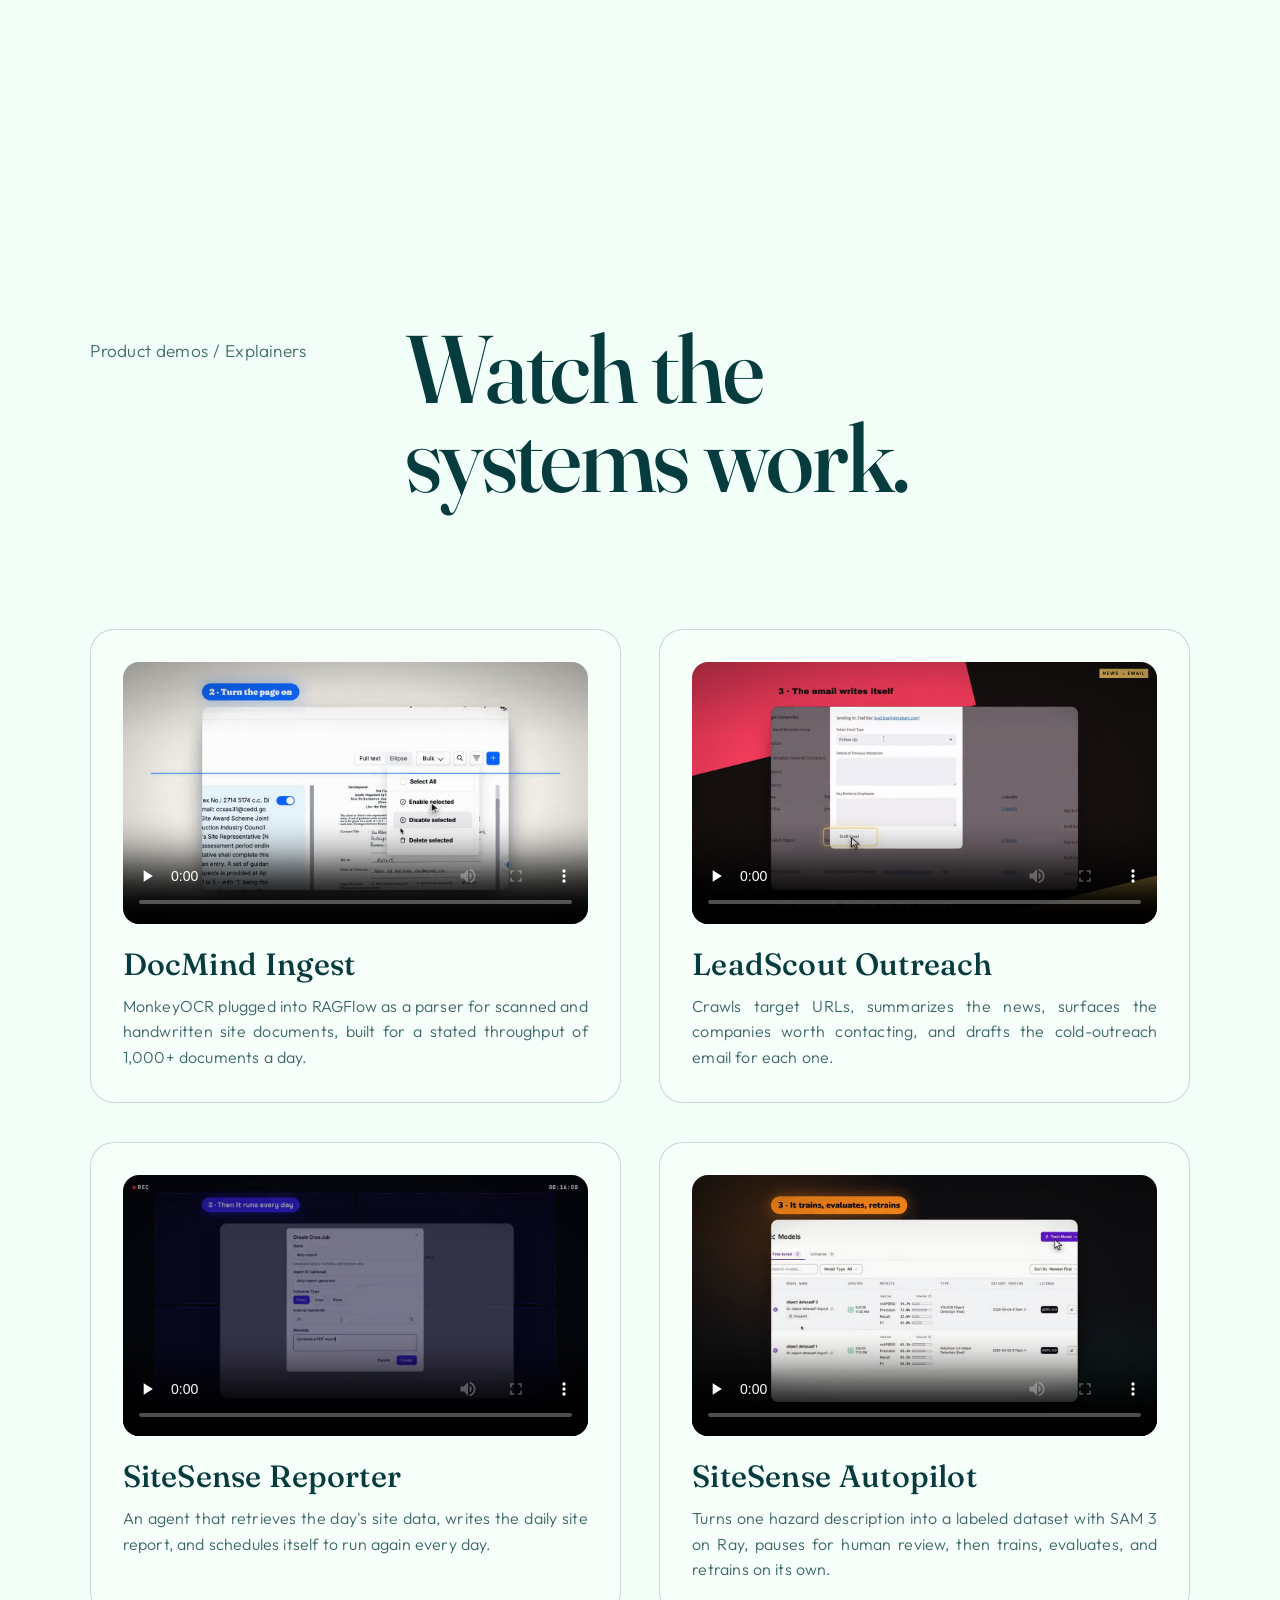
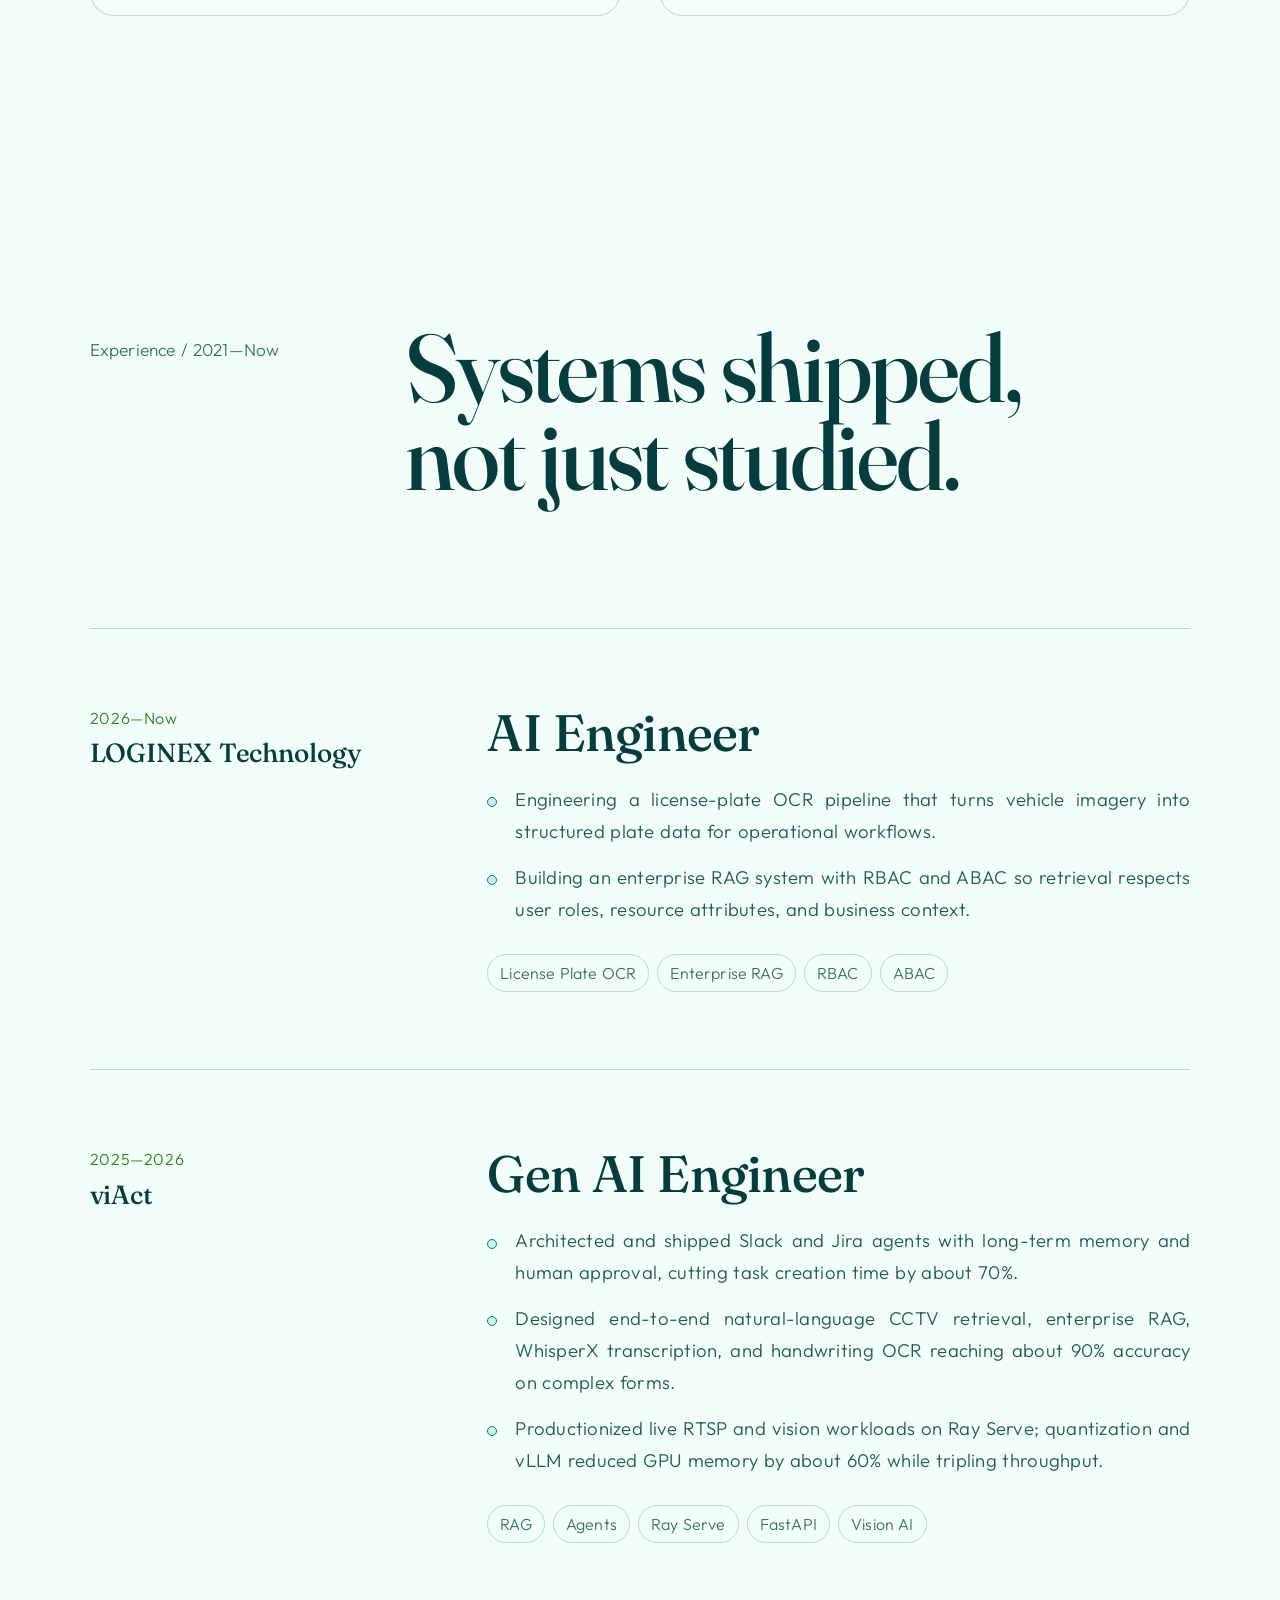
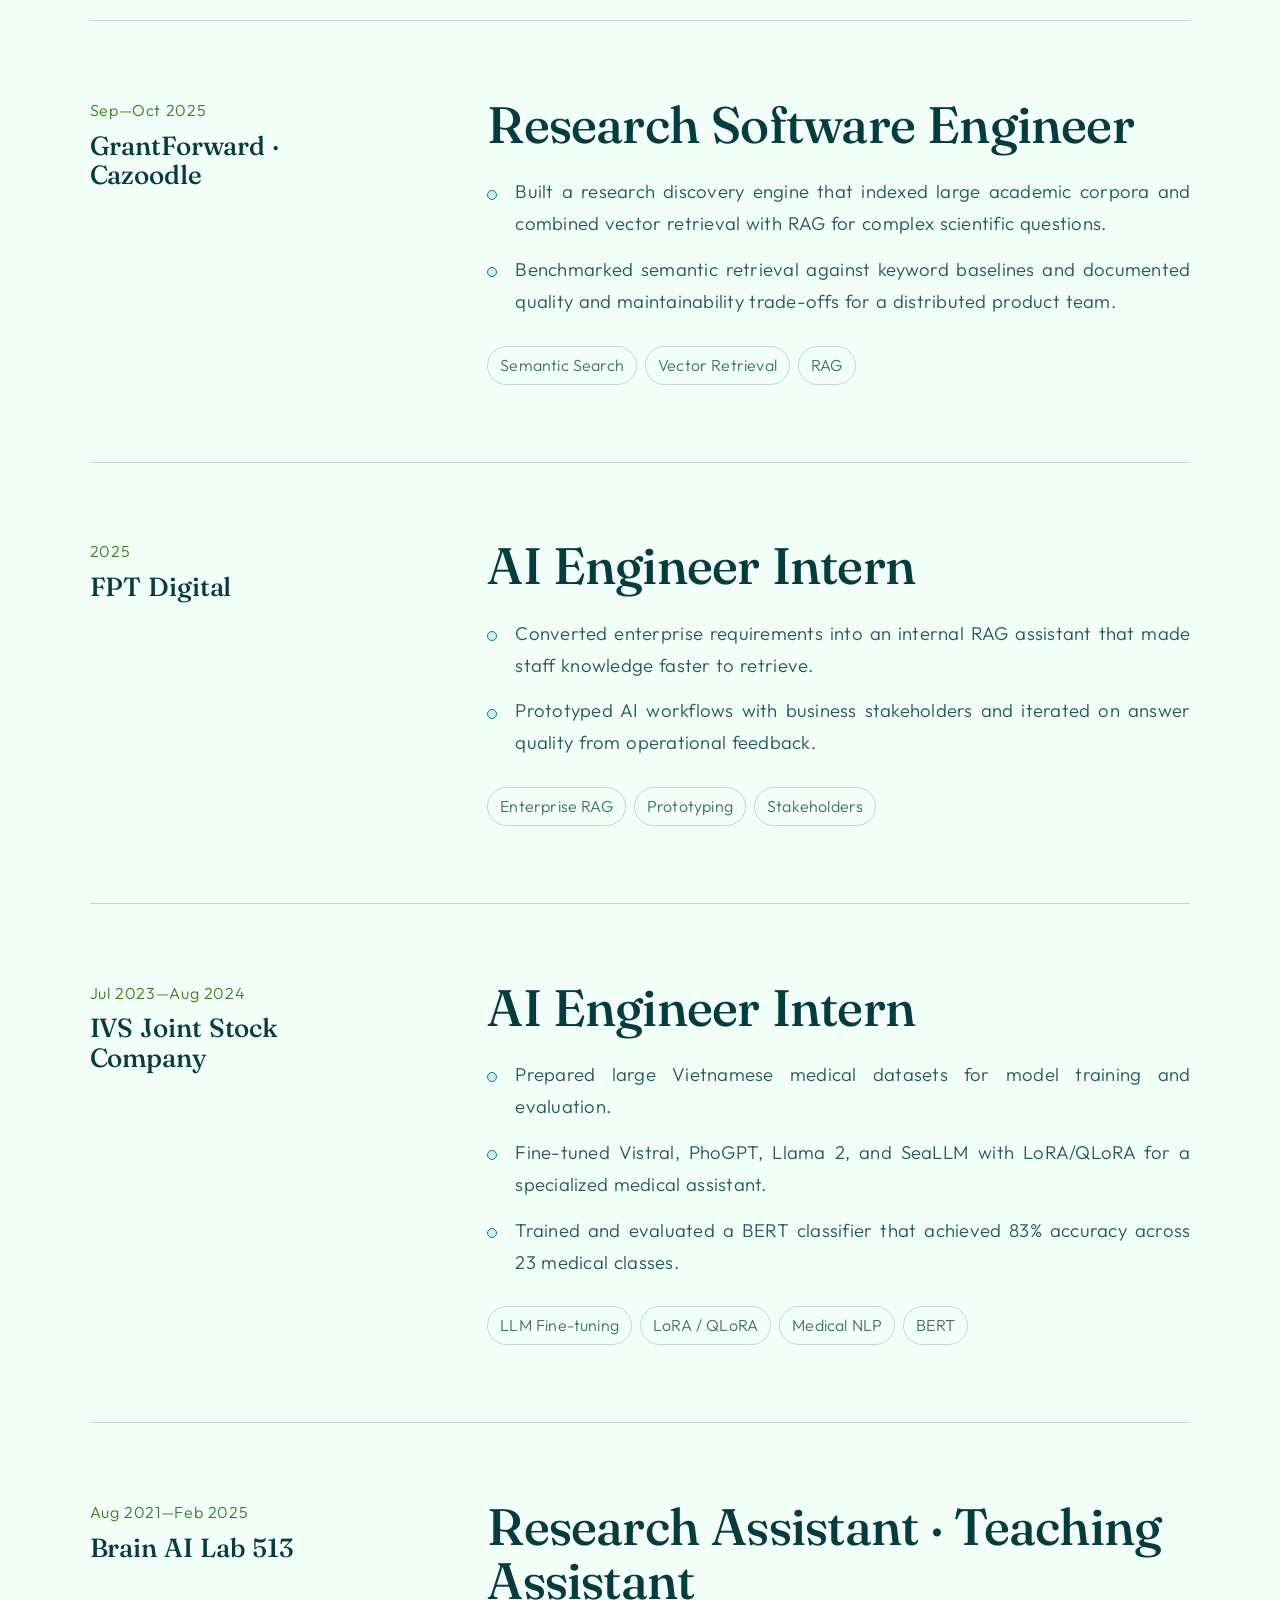
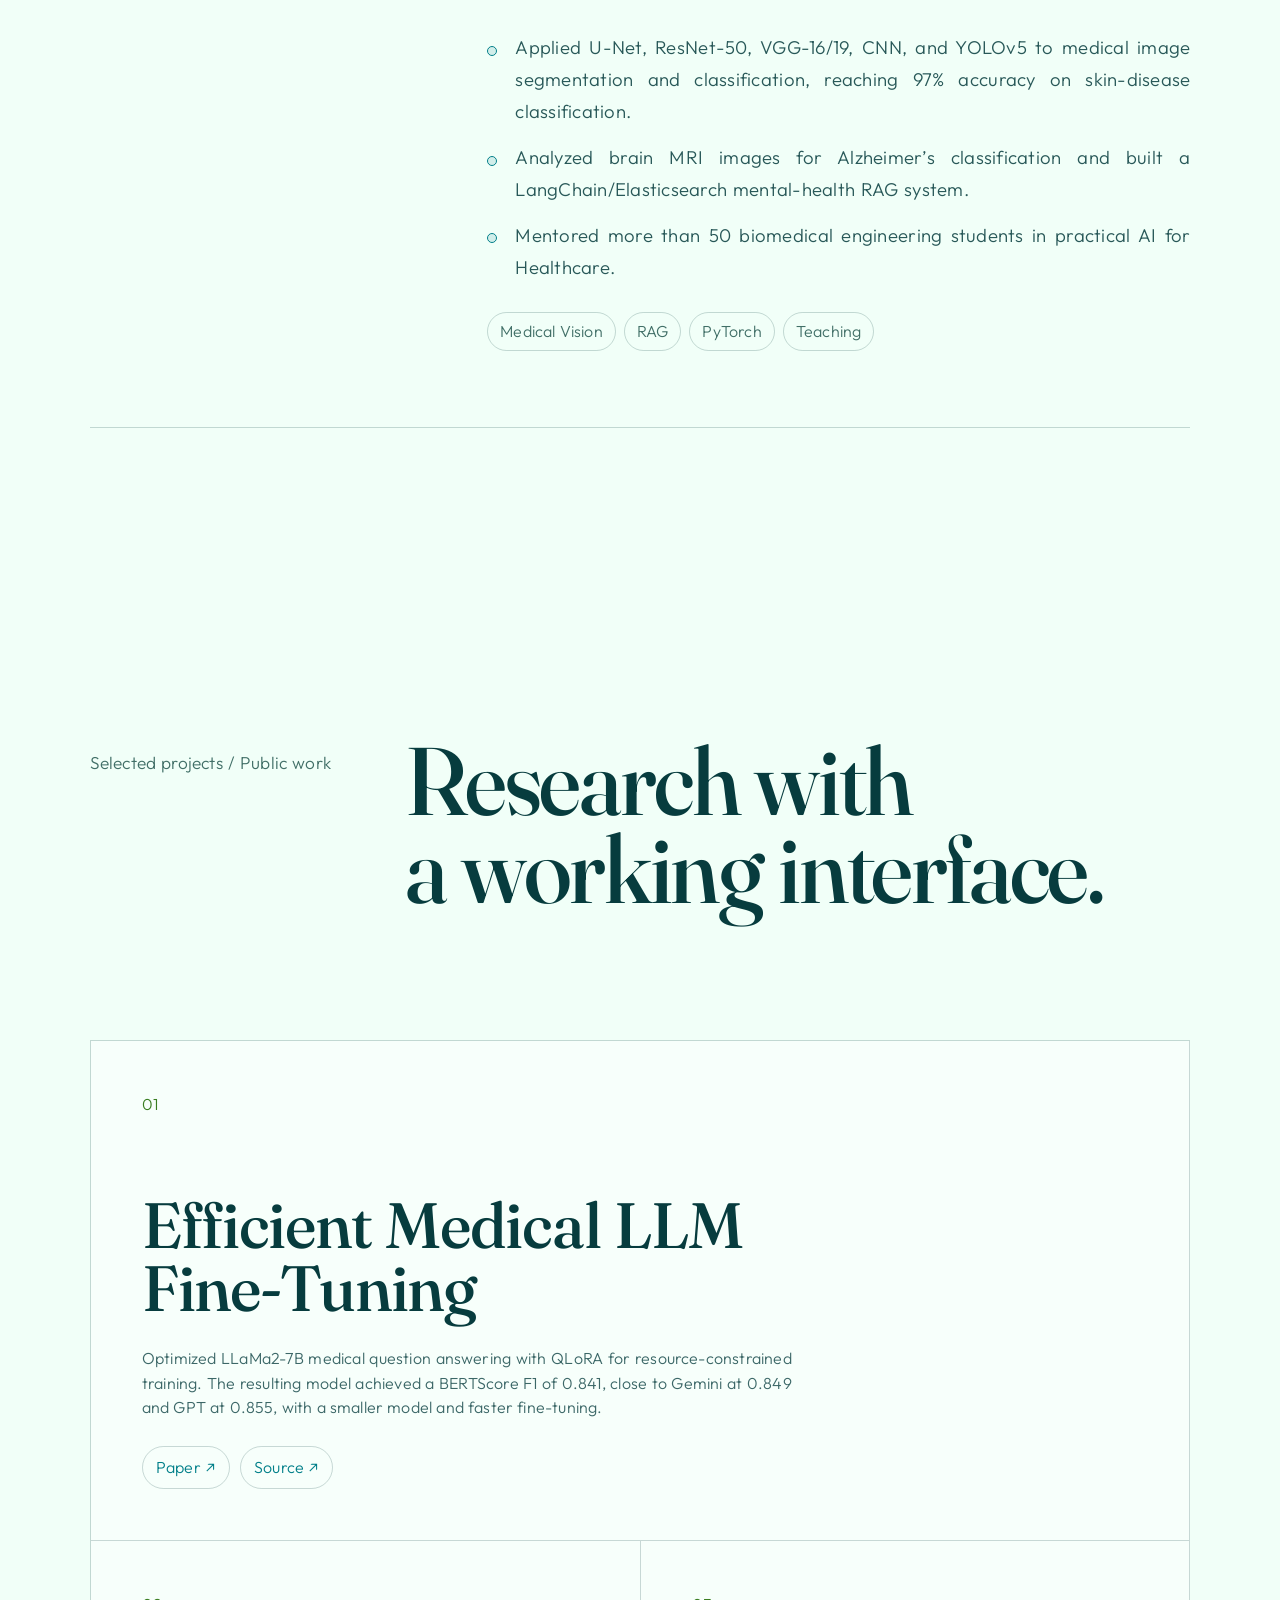
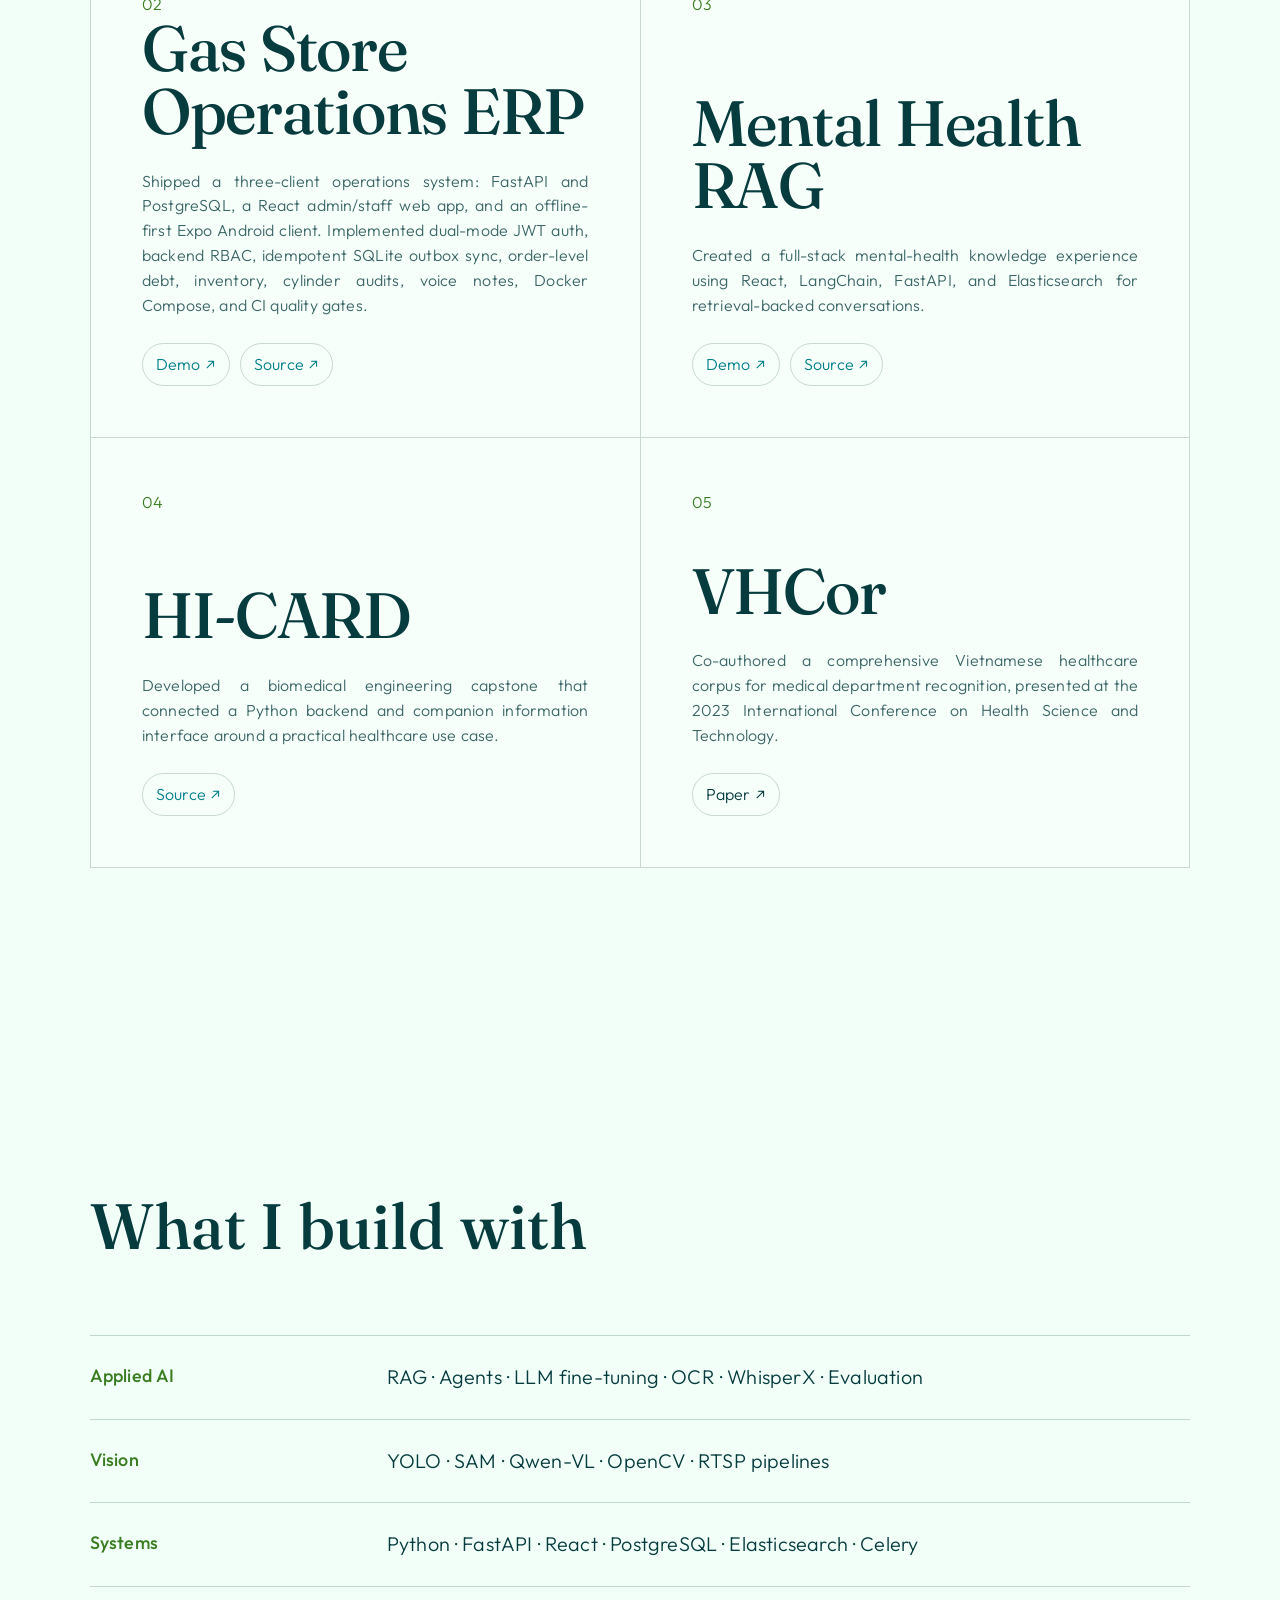
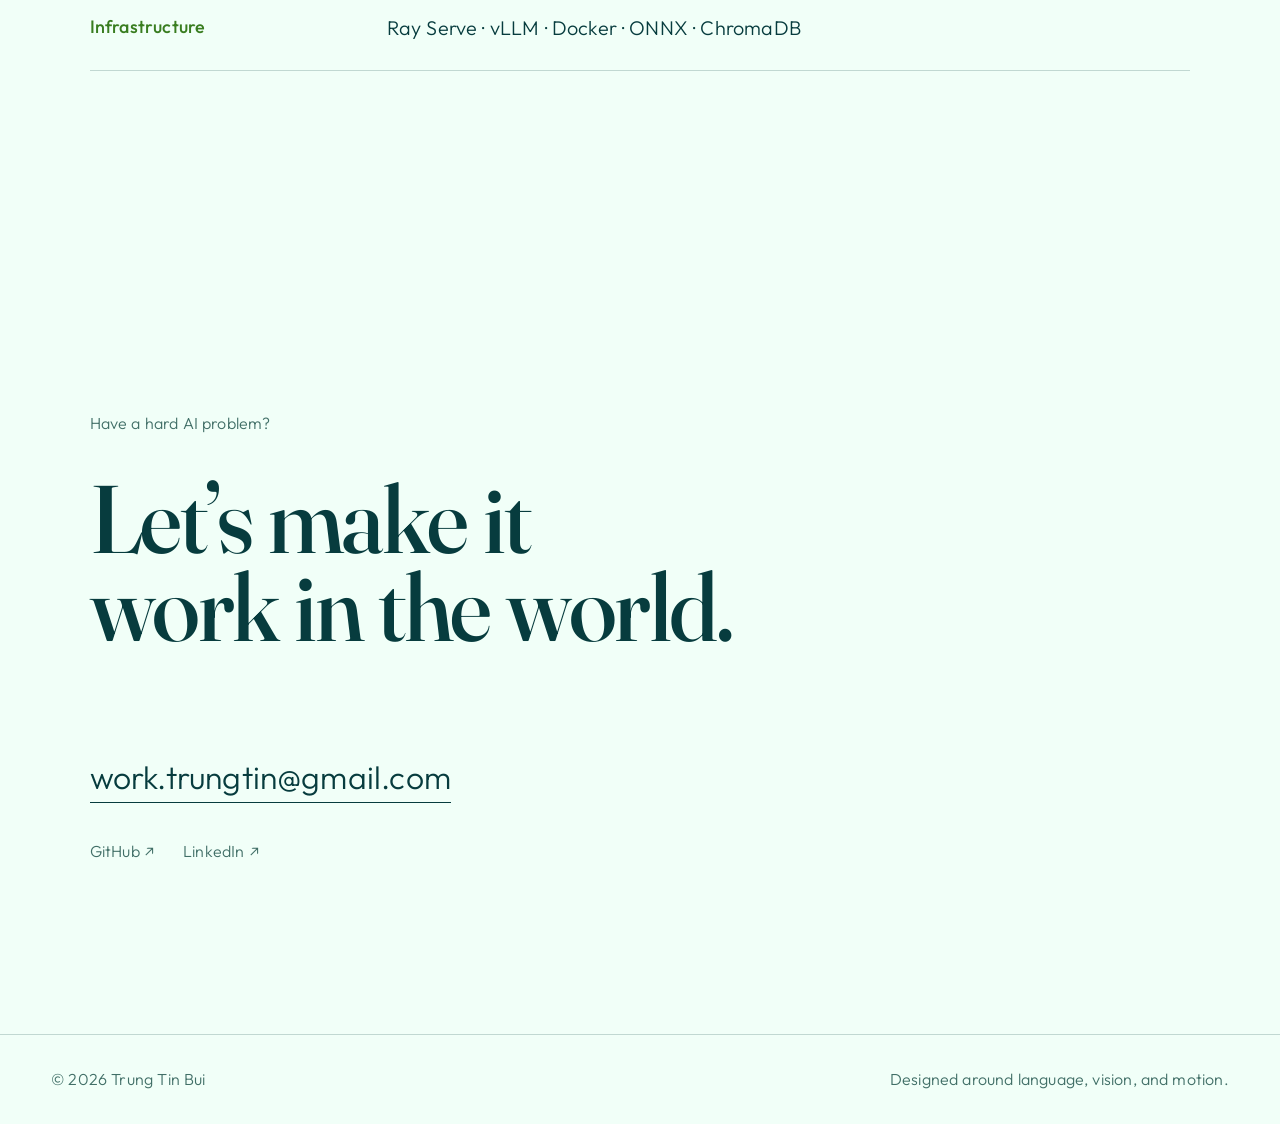
==== commit ce81a345: "Add demos section to index.html with product videos and descriptions; remove duplicate navigation li" ====
--- a/index.html
+++ b/index.html
@@ -22,9 +22,9 @@
 <body>
   <nav class="toc" id="toc" aria-label="Sections">
     <a href="#top" data-copy="tocIntro">Intro</a>
+    <a href="#demos" data-copy="tocDemos">Demos</a>
     <a href="#experience" data-copy="tocExperience">Experience</a>
     <a href="#projects" data-copy="tocProjects">Projects</a>
-    <a href="#demos" data-copy="tocDemos">Demos</a>
     <a href="#capabilities" data-copy="tocCapabilities">Skills</a>
     <a href="#contact" data-copy="tocContact">Contact</a>
   </nav>
@@ -79,6 +79,43 @@
       </div>
     </section>
 
+    <section class="demos-section" id="demos" aria-labelledby="demos-title">
+      <div class="section-heading">
+        <p data-copy="demosIndex">Product demos / Explainers</p>
+        <h2 id="demos-title" data-copy="demos">Watch the<br>systems work.</h2>
+      </div>
+      <div class="demo-grid">
+        <article class="demo">
+          <video controls preload="none" playsinline poster="assets/videos/docmind-ingest.jpg">
+            <source src="assets/videos/docmind-ingest.mp4" type="video/mp4">
+          </video>
+          <h3 data-copy="docmindTitle">DocMind Ingest</h3>
+          <p data-copy="docmindText">MonkeyOCR plugged into RAGFlow as a parser for scanned and handwritten site documents, built for a stated throughput of 1,000+ documents a day.</p>
+        </article>
+        <article class="demo">
+          <video controls preload="none" playsinline poster="assets/videos/leadscout-outreach.jpg">
+            <source src="assets/videos/leadscout-outreach.mp4" type="video/mp4">
+          </video>
+          <h3 data-copy="leadscoutTitle">LeadScout Outreach</h3>
+          <p data-copy="leadscoutText">Crawls target URLs, summarizes the news, surfaces the companies worth contacting, and drafts the cold-outreach email for each one.</p>
+        </article>
+        <article class="demo">
+          <video controls preload="none" playsinline poster="assets/videos/sitesense-reporter.jpg">
+            <source src="assets/videos/sitesense-reporter.mp4" type="video/mp4">
+          </video>
+          <h3 data-copy="reporterTitle">SiteSense Reporter</h3>
+          <p data-copy="reporterText">An agent that retrieves the day's site data, writes the daily site report, and schedules itself to run again every day.</p>
+        </article>
+        <article class="demo">
+          <video controls preload="none" playsinline poster="assets/videos/sitesense-autopilot.jpg">
+            <source src="assets/videos/sitesense-autopilot.mp4" type="video/mp4">
+          </video>
+          <h3 data-copy="autopilotTitle">SiteSense Autopilot</h3>
+          <p data-copy="autopilotText">Turns one hazard description into a labeled dataset with SAM 3 on Ray, pauses for human review, then trains, evaluates, and retrains on its own.</p>
+        </article>
+      </div>
+    </section>
+
     <section class="work-section" id="experience" aria-labelledby="experience-title">
       <div class="section-heading">
         <p data-copy="experienceIndex">Experience / 2021—Now</p>
@@ -211,43 +248,6 @@
           <div class="project-actions">
             <a href="https://ieeexplore.ieee.org/document/10565358" target="_blank" rel="noreferrer" data-copy="paperLink">Paper ↗</a>
           </div>
-        </article>
-      </div>
-    </section>
-
-    <section class="demos-section" id="demos" aria-labelledby="demos-title">
-      <div class="section-heading">
-        <p data-copy="demosIndex">Product demos / Explainers</p>
-        <h2 id="demos-title" data-copy="demos">Watch the<br>systems work.</h2>
-      </div>
-      <div class="demo-grid">
-        <article class="demo">
-          <video controls preload="none" playsinline poster="assets/videos/docmind-ingest.jpg">
-            <source src="assets/videos/docmind-ingest.mp4" type="video/mp4">
-          </video>
-          <h3 data-copy="docmindTitle">DocMind Ingest</h3>
-          <p data-copy="docmindText">MonkeyOCR plugged into RAGFlow as a parser for scanned and handwritten site documents, built for a stated throughput of 1,000+ documents a day.</p>
-        </article>
-        <article class="demo">
-          <video controls preload="none" playsinline poster="assets/videos/leadscout-outreach.jpg">
-            <source src="assets/videos/leadscout-outreach.mp4" type="video/mp4">
-          </video>
-          <h3 data-copy="leadscoutTitle">LeadScout Outreach</h3>
-          <p data-copy="leadscoutText">Crawls target URLs, summarizes the news, surfaces the companies worth contacting, and drafts the cold-outreach email for each one.</p>
-        </article>
-        <article class="demo">
-          <video controls preload="none" playsinline poster="assets/videos/sitesense-reporter.jpg">
-            <source src="assets/videos/sitesense-reporter.mp4" type="video/mp4">
-          </video>
-          <h3 data-copy="reporterTitle">SiteSense Reporter</h3>
-          <p data-copy="reporterText">An agent that retrieves the day's site data, writes the daily site report, and schedules itself to run again every day.</p>
-        </article>
-        <article class="demo">
-          <video controls preload="none" playsinline poster="assets/videos/sitesense-autopilot.jpg">
-            <source src="assets/videos/sitesense-autopilot.mp4" type="video/mp4">
-          </video>
-          <h3 data-copy="autopilotTitle">SiteSense Autopilot</h3>
-          <p data-copy="autopilotText">Turns one hazard description into a labeled dataset with SAM 3 on Ray, pauses for human review, then trains, evaluates, and retrains on its own.</p>
         </article>
       </div>
     </section>
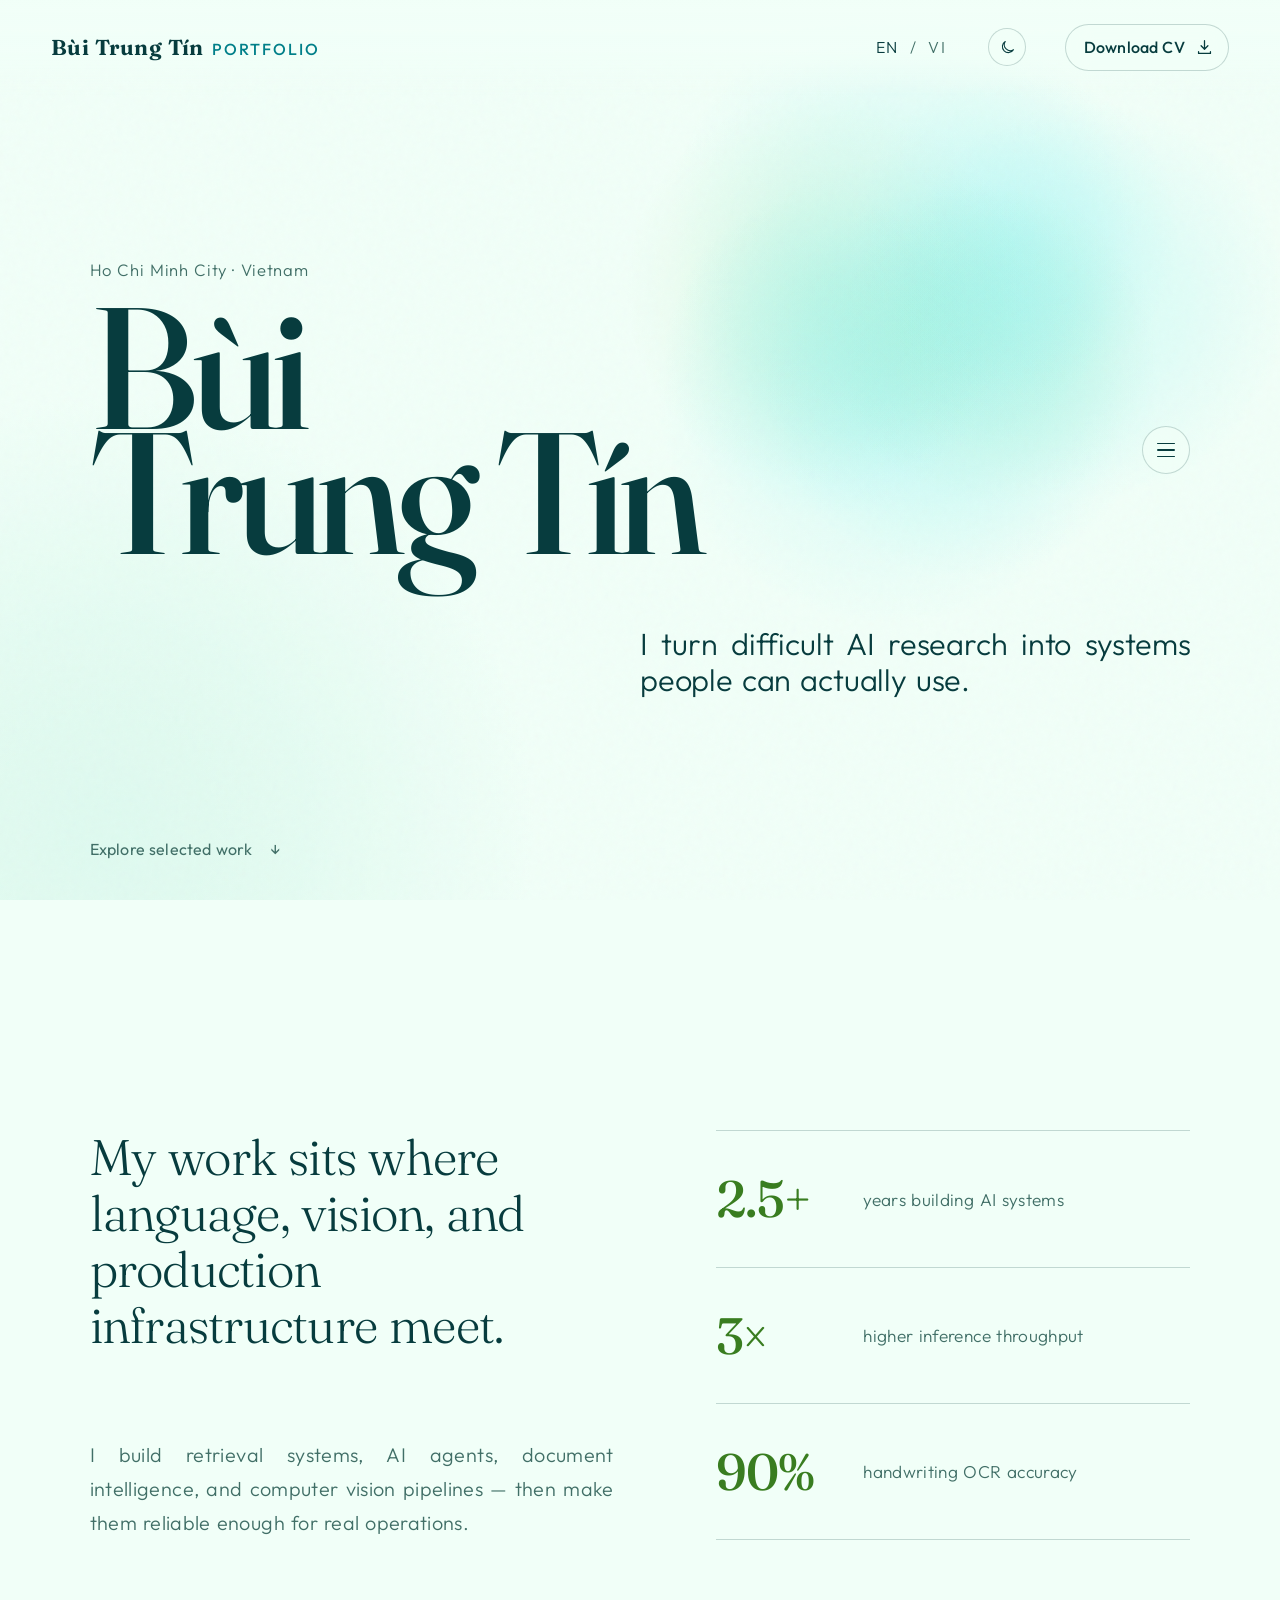
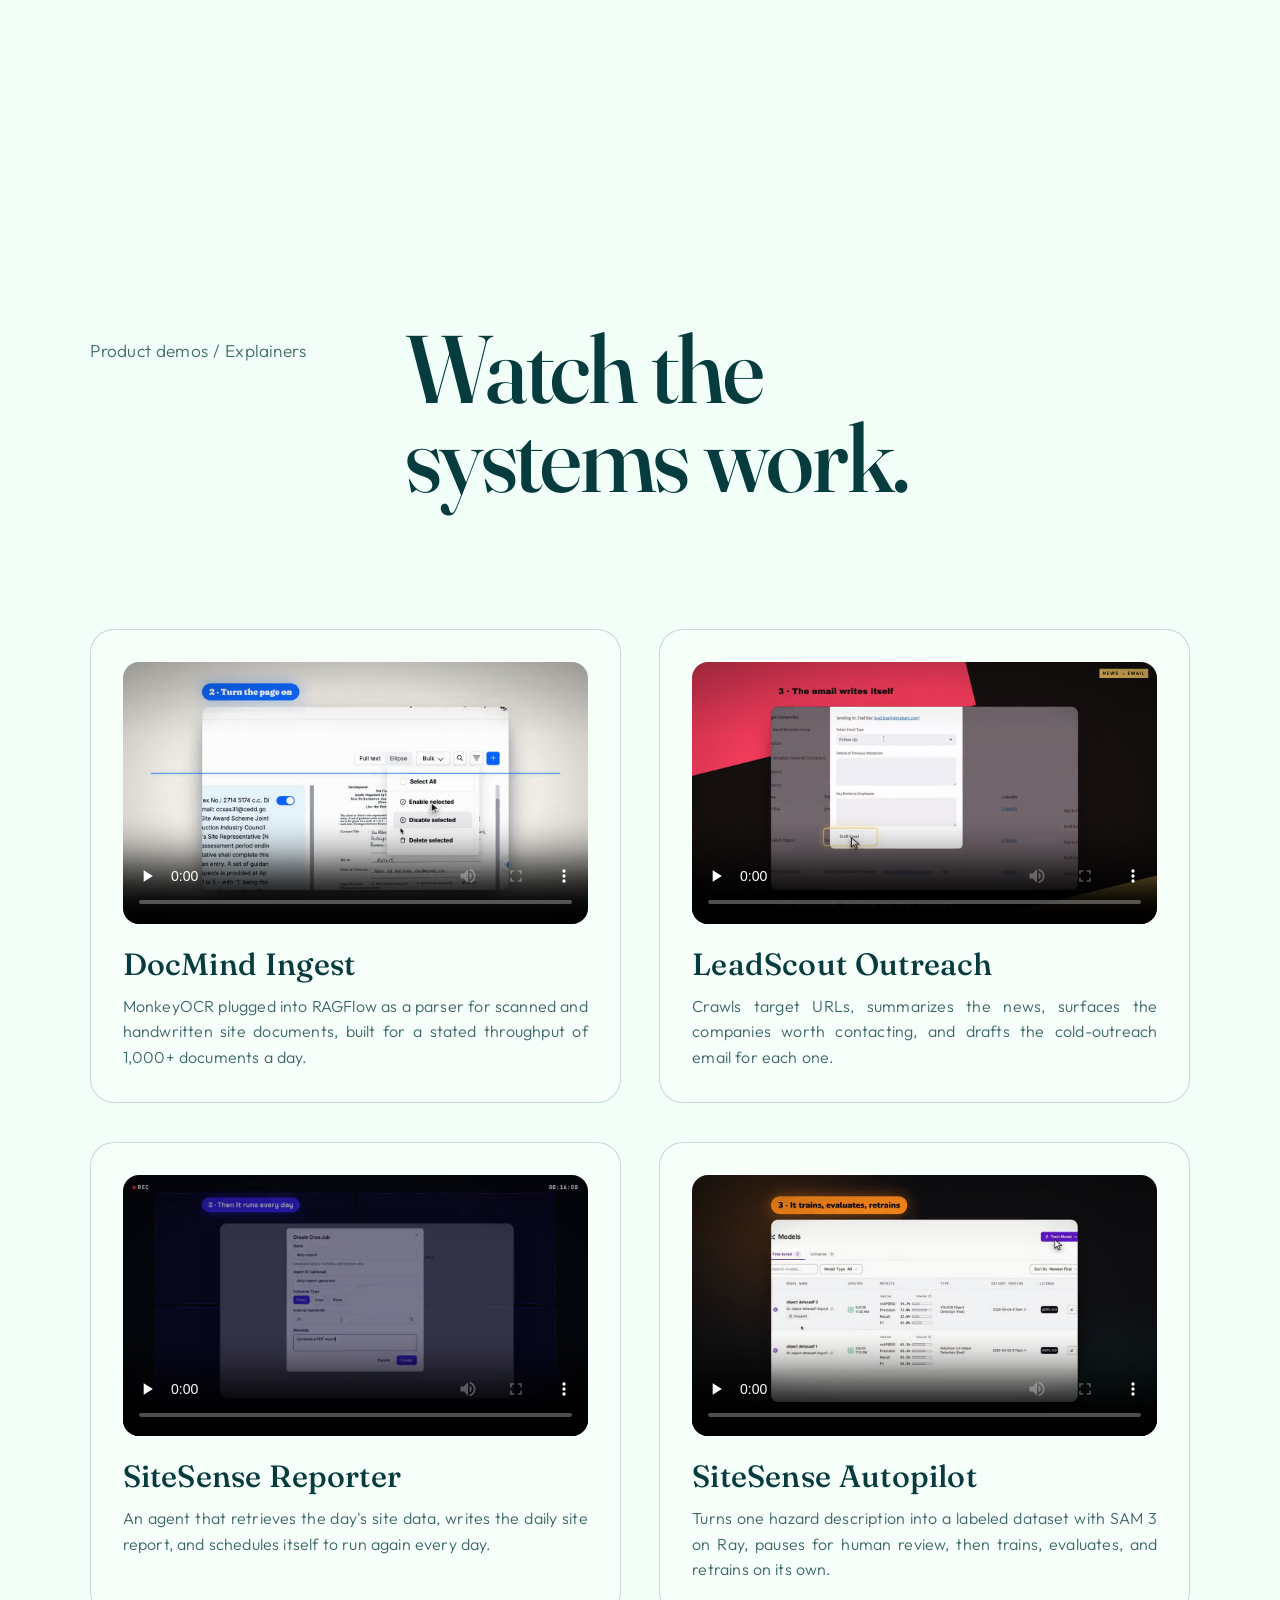
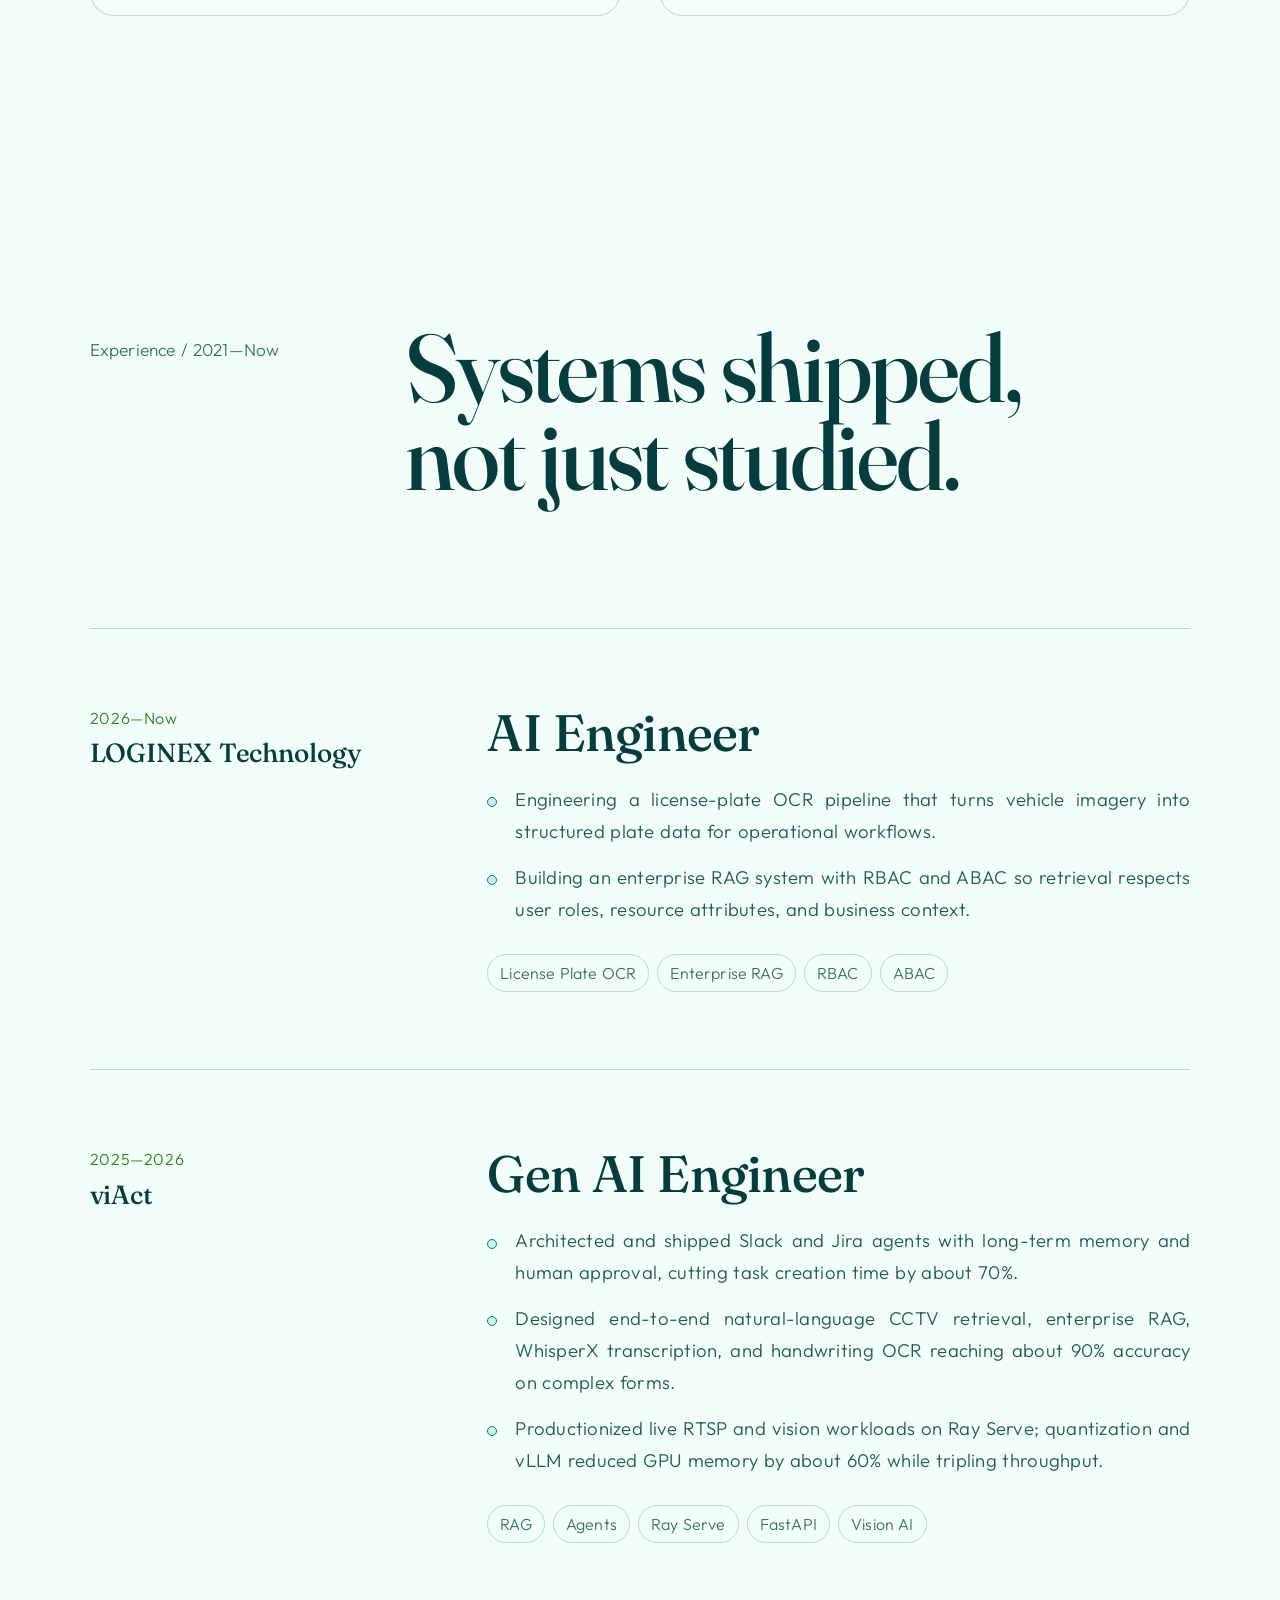
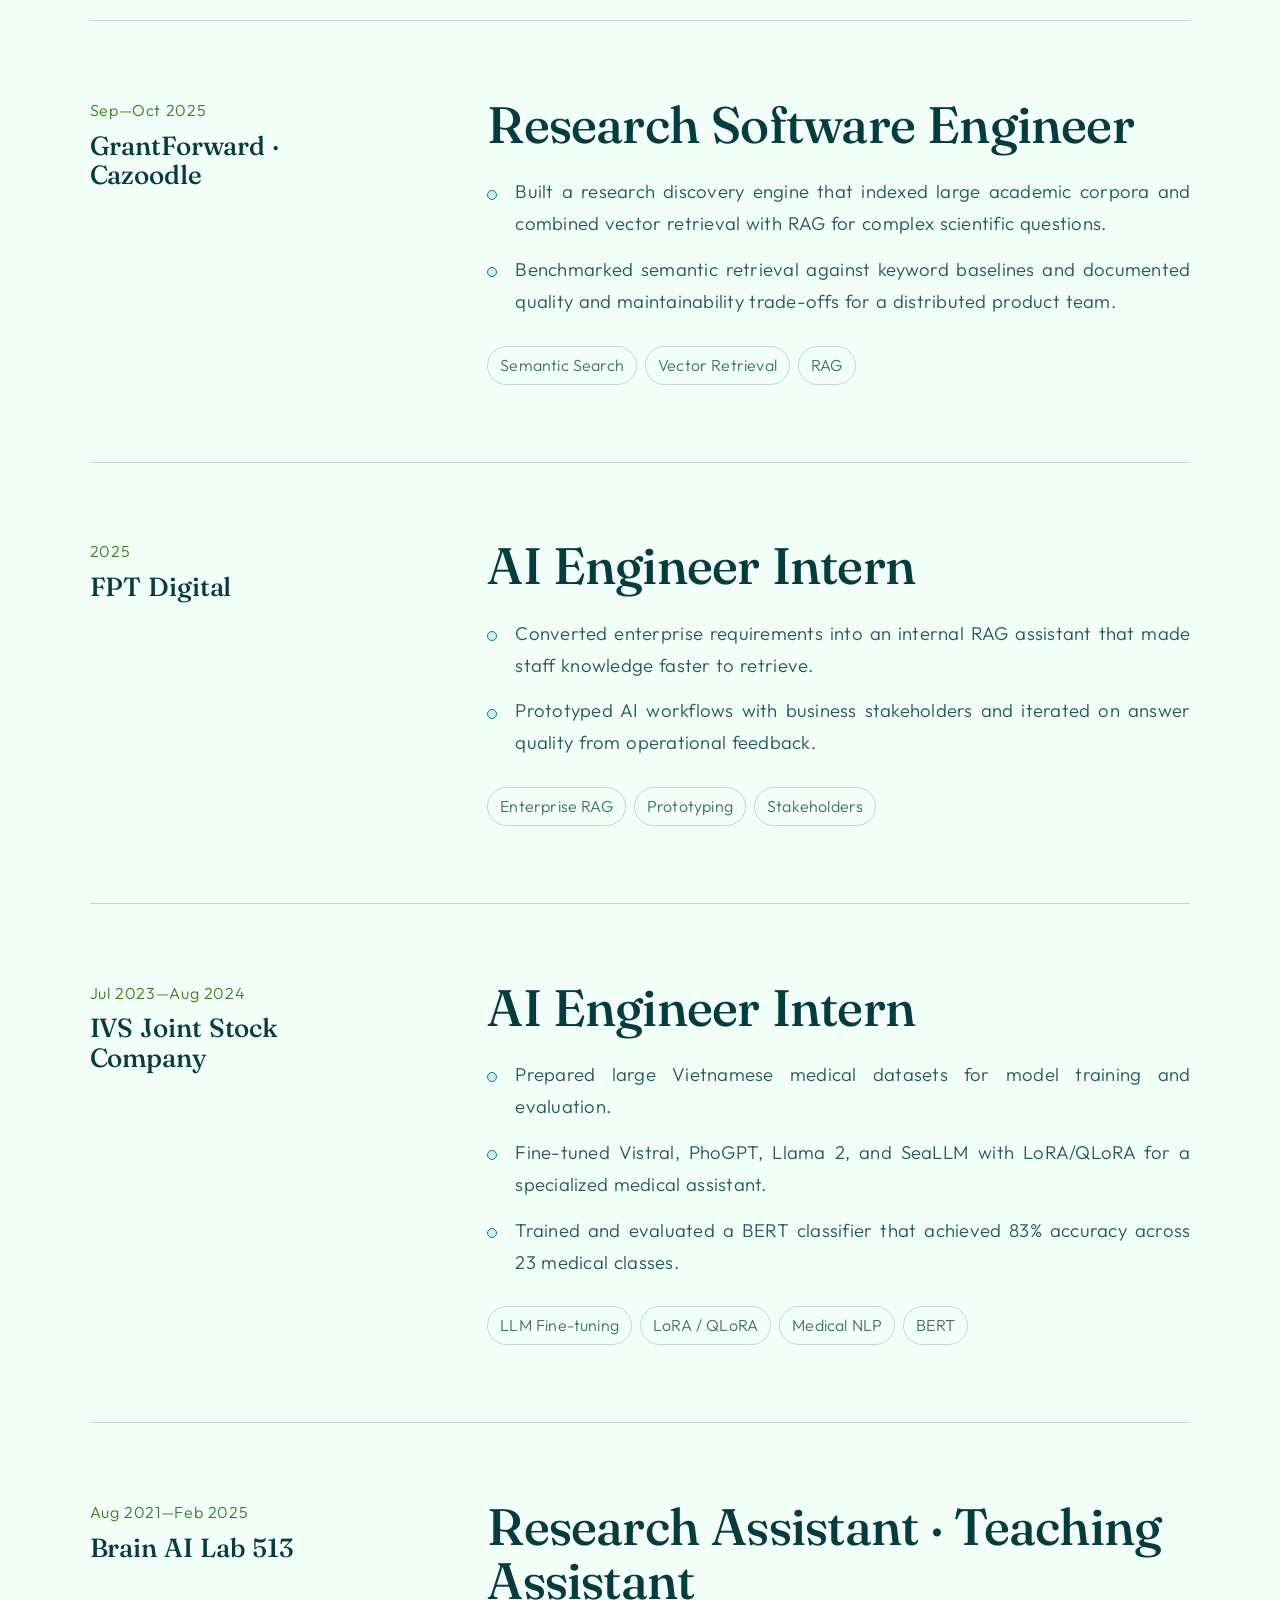
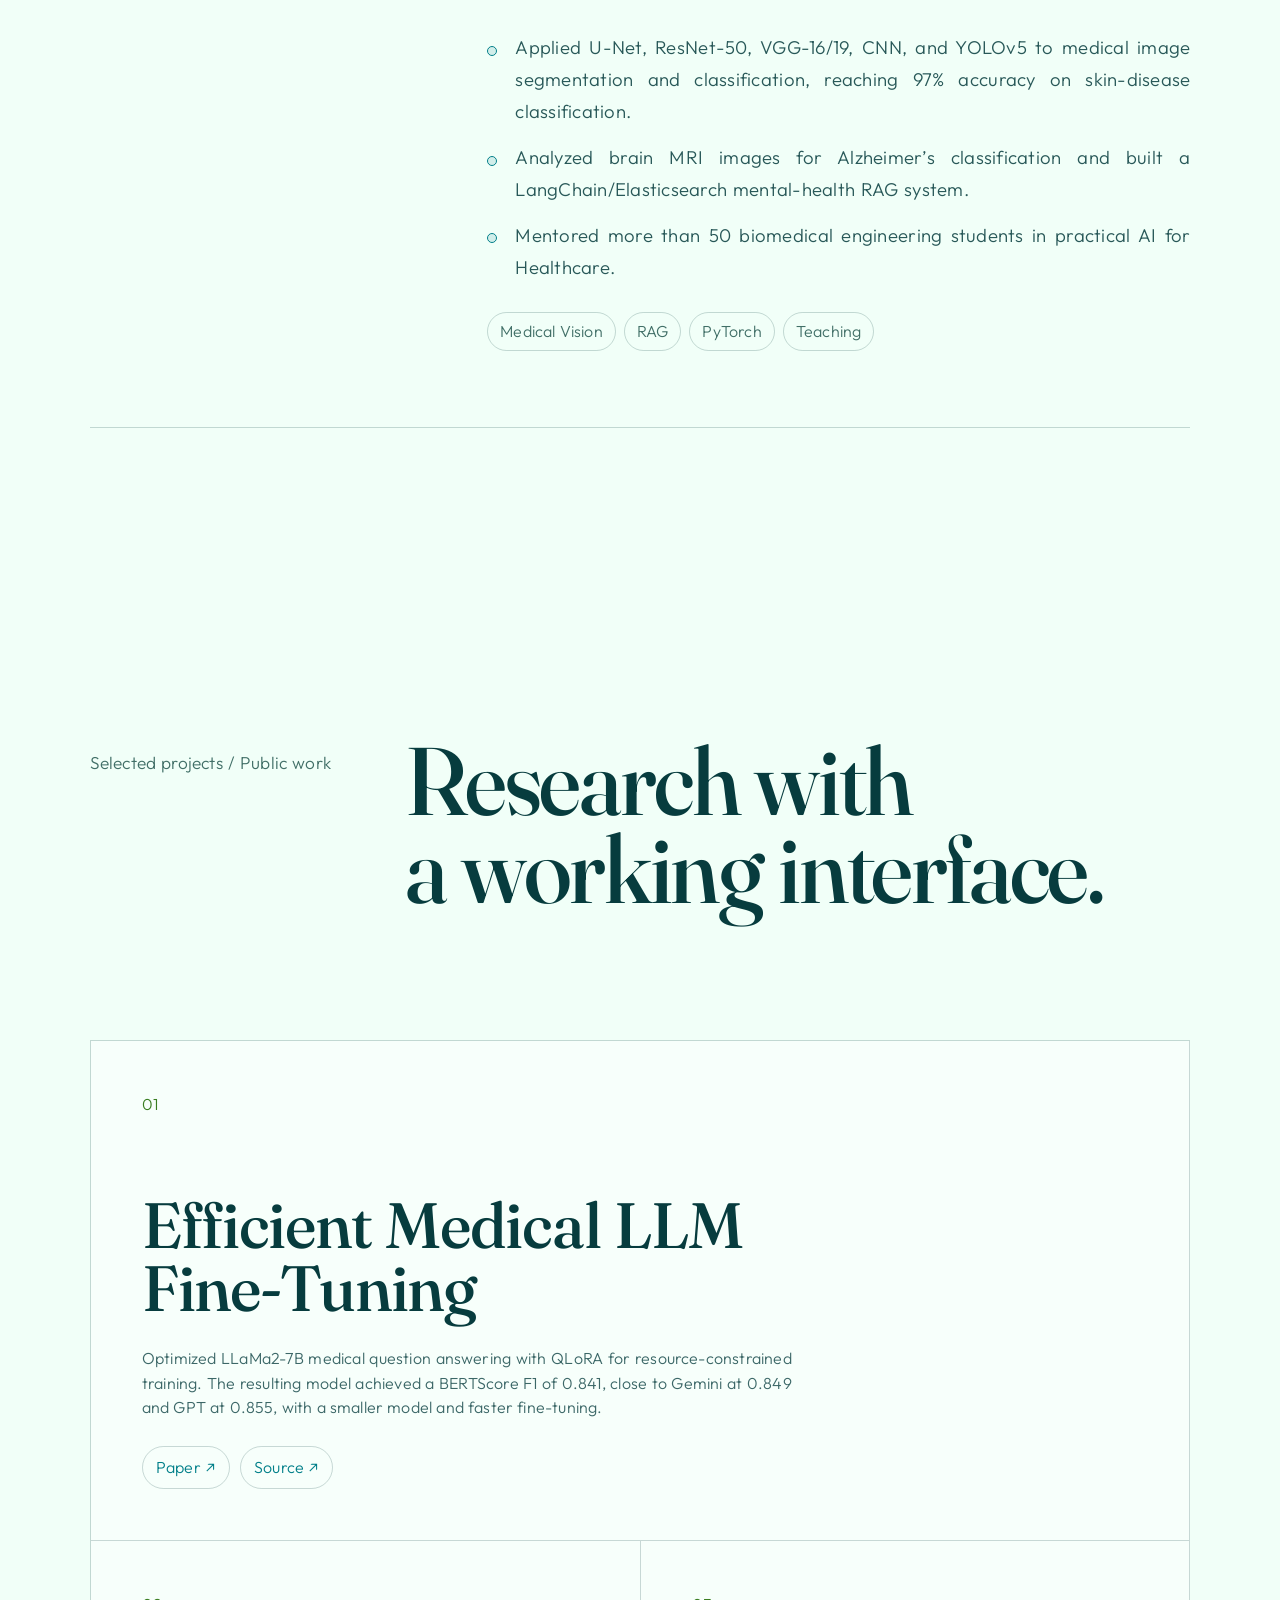
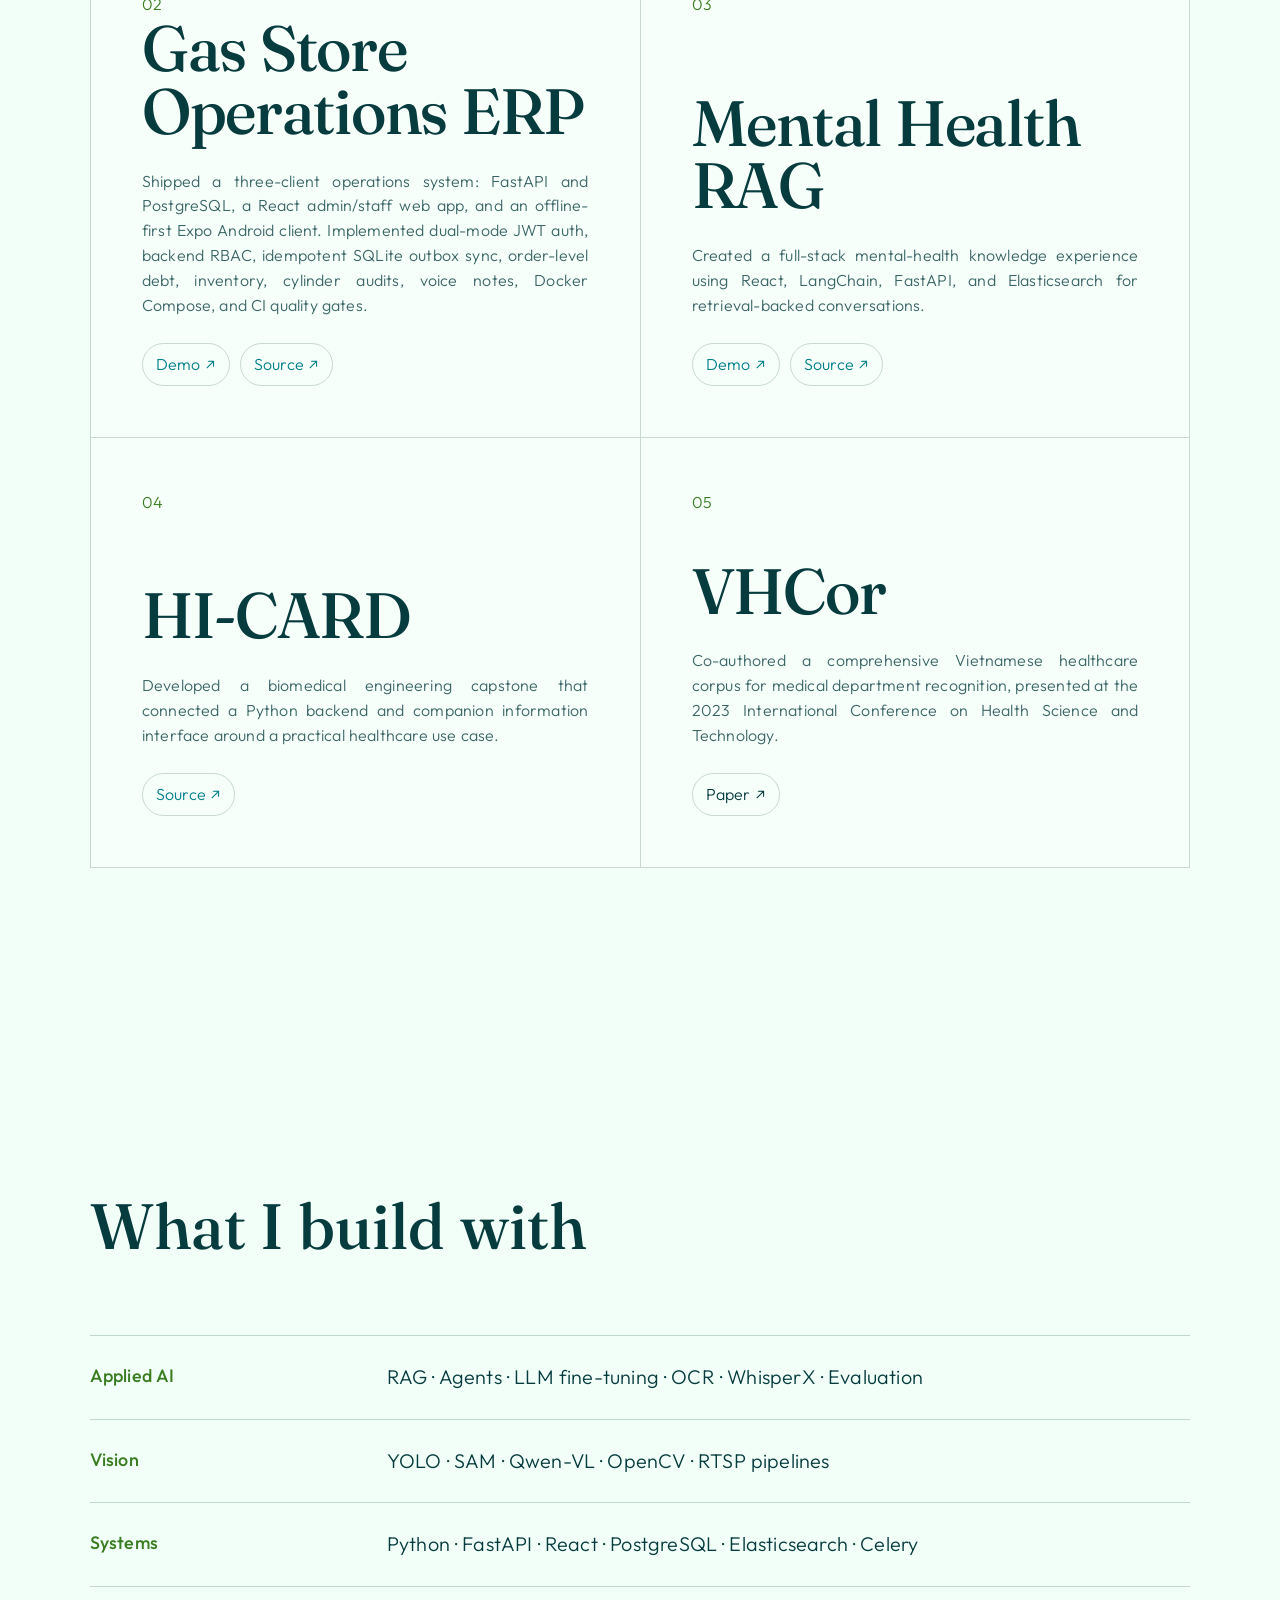
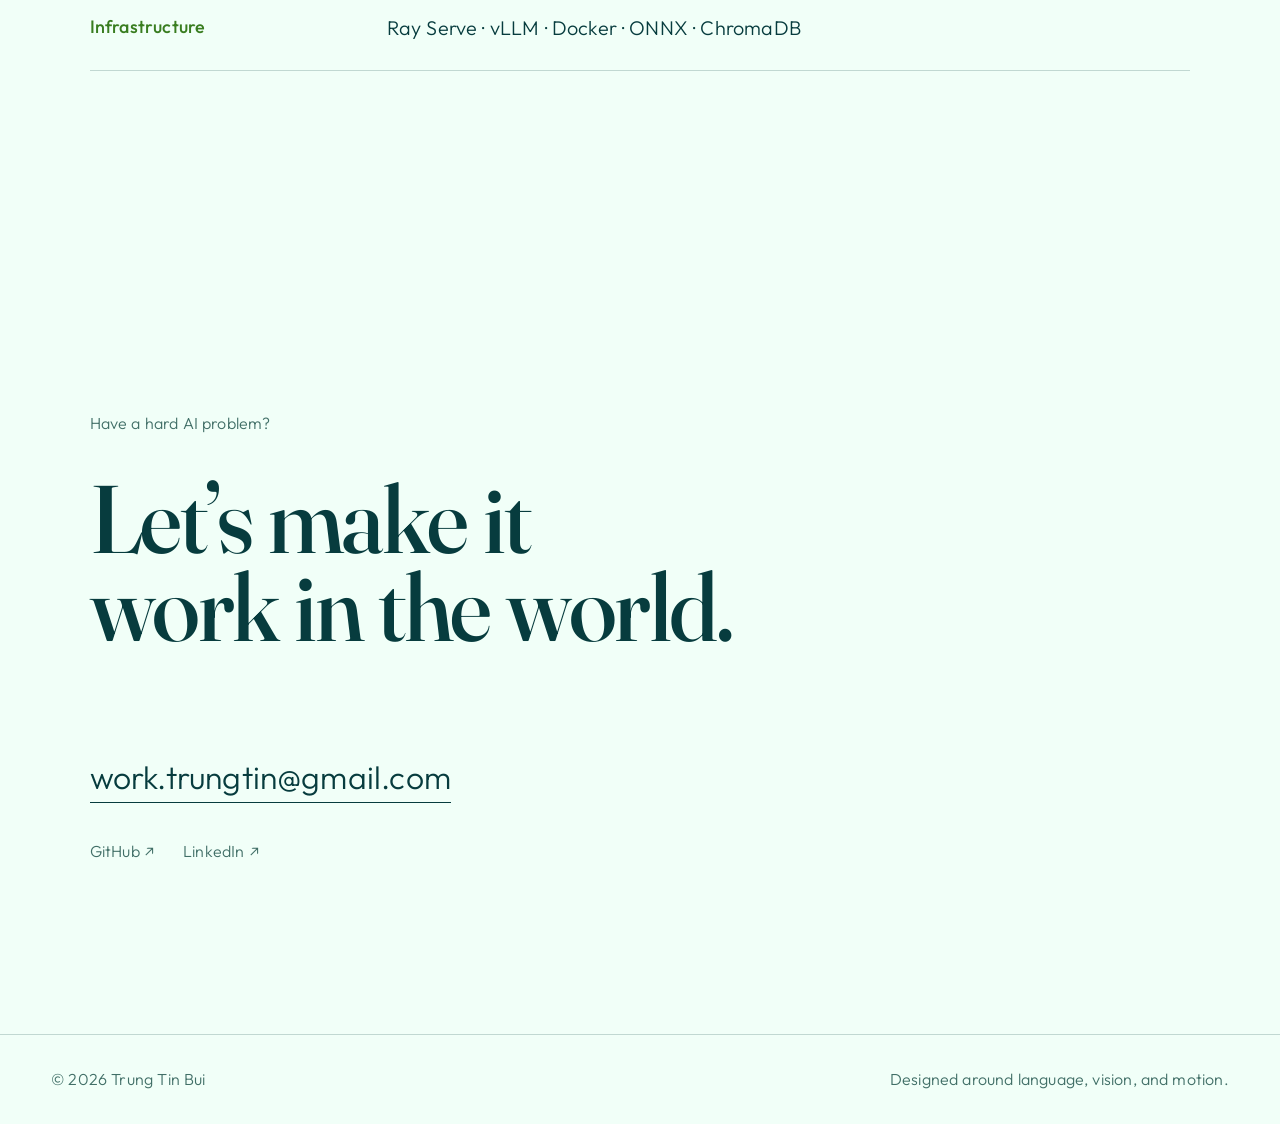
==== commit b7b087f1: "Refactor table of contents for improved accessibility and interaction; replace links with a toggle b" ====
--- a/index.html
+++ b/index.html
@@ -21,12 +21,17 @@
 </head>
 <body>
   <nav class="toc" id="toc" aria-label="Sections">
-    <a href="#top" data-copy="tocIntro">Intro</a>
-    <a href="#demos" data-copy="tocDemos">Demos</a>
-    <a href="#experience" data-copy="tocExperience">Experience</a>
-    <a href="#projects" data-copy="tocProjects">Projects</a>
-    <a href="#capabilities" data-copy="tocCapabilities">Skills</a>
-    <a href="#contact" data-copy="tocContact">Contact</a>
+    <button class="toc-toggle" type="button" aria-expanded="false" aria-controls="toc-menu" data-copy-label="tocLabel">
+      <span></span><span></span><span></span>
+    </button>
+    <div class="toc-menu" id="toc-menu">
+      <a href="#top" data-copy="tocIntro" style="--i: 0">Intro</a>
+      <a href="#demos" data-copy="tocDemos" style="--i: 1">Demos</a>
+      <a href="#experience" data-copy="tocExperience" style="--i: 2">Experience</a>
+      <a href="#projects" data-copy="tocProjects" style="--i: 3">Projects</a>
+      <a href="#capabilities" data-copy="tocCapabilities" style="--i: 4">Skills</a>
+      <a href="#contact" data-copy="tocContact" style="--i: 5">Contact</a>
+    </div>
   </nav>
 
   <canvas id="liquid" aria-hidden="true"></canvas>
--- a/assets/site.css
+++ b/assets/site.css
@@ -107,27 +107,79 @@
 .toc {
   position: fixed;
   top: 50%;
-  right: clamp(16px, 2vw, 36px);
+  right: clamp(20px, 7vw, 112px);
   z-index: 18;
-  display: flex;
-  flex-direction: column;
-  gap: 4px;
+  width: 48px;
+  height: 48px;
   transform: translateY(-50%);
 }
 
-.toc a {
-  padding: 7px 14px;
+.toc-toggle {
+  position: relative;
+  z-index: 2;
+  display: grid;
+  width: 48px;
+  height: 48px;
+  place-content: center;
+  gap: 5px;
+  padding: 0;
+  border: 1px solid var(--line);
+  border-radius: 50%;
+  background: var(--control-bg);
+  cursor: pointer;
+  backdrop-filter: blur(14px);
+}
+
+.toc-toggle span {
+  width: 18px;
+  height: 1.5px;
+  border-radius: 2px;
+  background: var(--paper);
+}
+
+.toc.is-open .toc-toggle {
+  border-color: var(--green);
+}
+
+.toc-menu {
+  position: absolute;
+  top: 50%;
+  right: 24px;
+  width: 0;
+  height: 0;
+}
+
+.toc-menu a {
+  position: absolute;
+  top: 0;
+  right: 0;
+  padding: 8px 16px;
+  border: 1px solid var(--line);
   border-radius: 999px;
+  background: var(--control-bg);
   color: var(--muted);
   font-size: 1rem;
-  text-align: right;
-  transition: color 180ms ease, background 180ms ease;
-}
-
-.toc a:hover,
-.toc a.is-active {
+  white-space: nowrap;
+  opacity: 0;
+  pointer-events: none;
+  backdrop-filter: blur(14px);
+  transform: translate(50%, -50%) scale(0.6);
+  transition: transform 260ms cubic-bezier(0.2, 0.8, 0.2, 1), opacity 200ms ease, color 180ms ease;
+  transition-delay: calc(var(--i) * 25ms);
+}
+
+/* Six items spread across the left half of a circle, opening toward the page. */
+.toc.is-open .toc-menu a,
+.toc:hover .toc-menu a {
+  opacity: 1;
+  pointer-events: auto;
+  transform: rotate(calc(-150deg + var(--i) * 24deg)) translateX(-168px) rotate(calc(150deg - var(--i) * 24deg));
+}
+
+.toc-menu a:hover,
+.toc-menu a.is-active {
+  border-color: var(--green);
   color: var(--paper);
-  background: var(--control-bg);
 }
 
 .site-header {
@@ -773,29 +825,14 @@
   color: var(--green);
 }
 
-@media (max-width: 1100px) {
+@media (max-width: 800px) {
   .toc {
-    top: auto;
-    right: 0;
-    bottom: 0;
-    left: 0;
-    flex-direction: row;
-    justify-content: space-between;
-    gap: 0;
-    padding: 8px 12px calc(8px + env(safe-area-inset-bottom));
-    transform: none;
-    border-top: 1px solid var(--line);
-    background: var(--ink);
-  }
-
-  .toc a {
-    padding: 8px 6px;
-    font-size: 0.9rem;
-    text-align: center;
-  }
-
-  .back-to-top {
-    bottom: 72px;
+    right: 20px;
+  }
+
+  .toc.is-open .toc-menu a,
+  .toc:hover .toc-menu a {
+    transform: rotate(calc(-150deg + var(--i) * 24deg)) translateX(-132px) rotate(calc(150deg - var(--i) * 24deg));
   }
 }
 
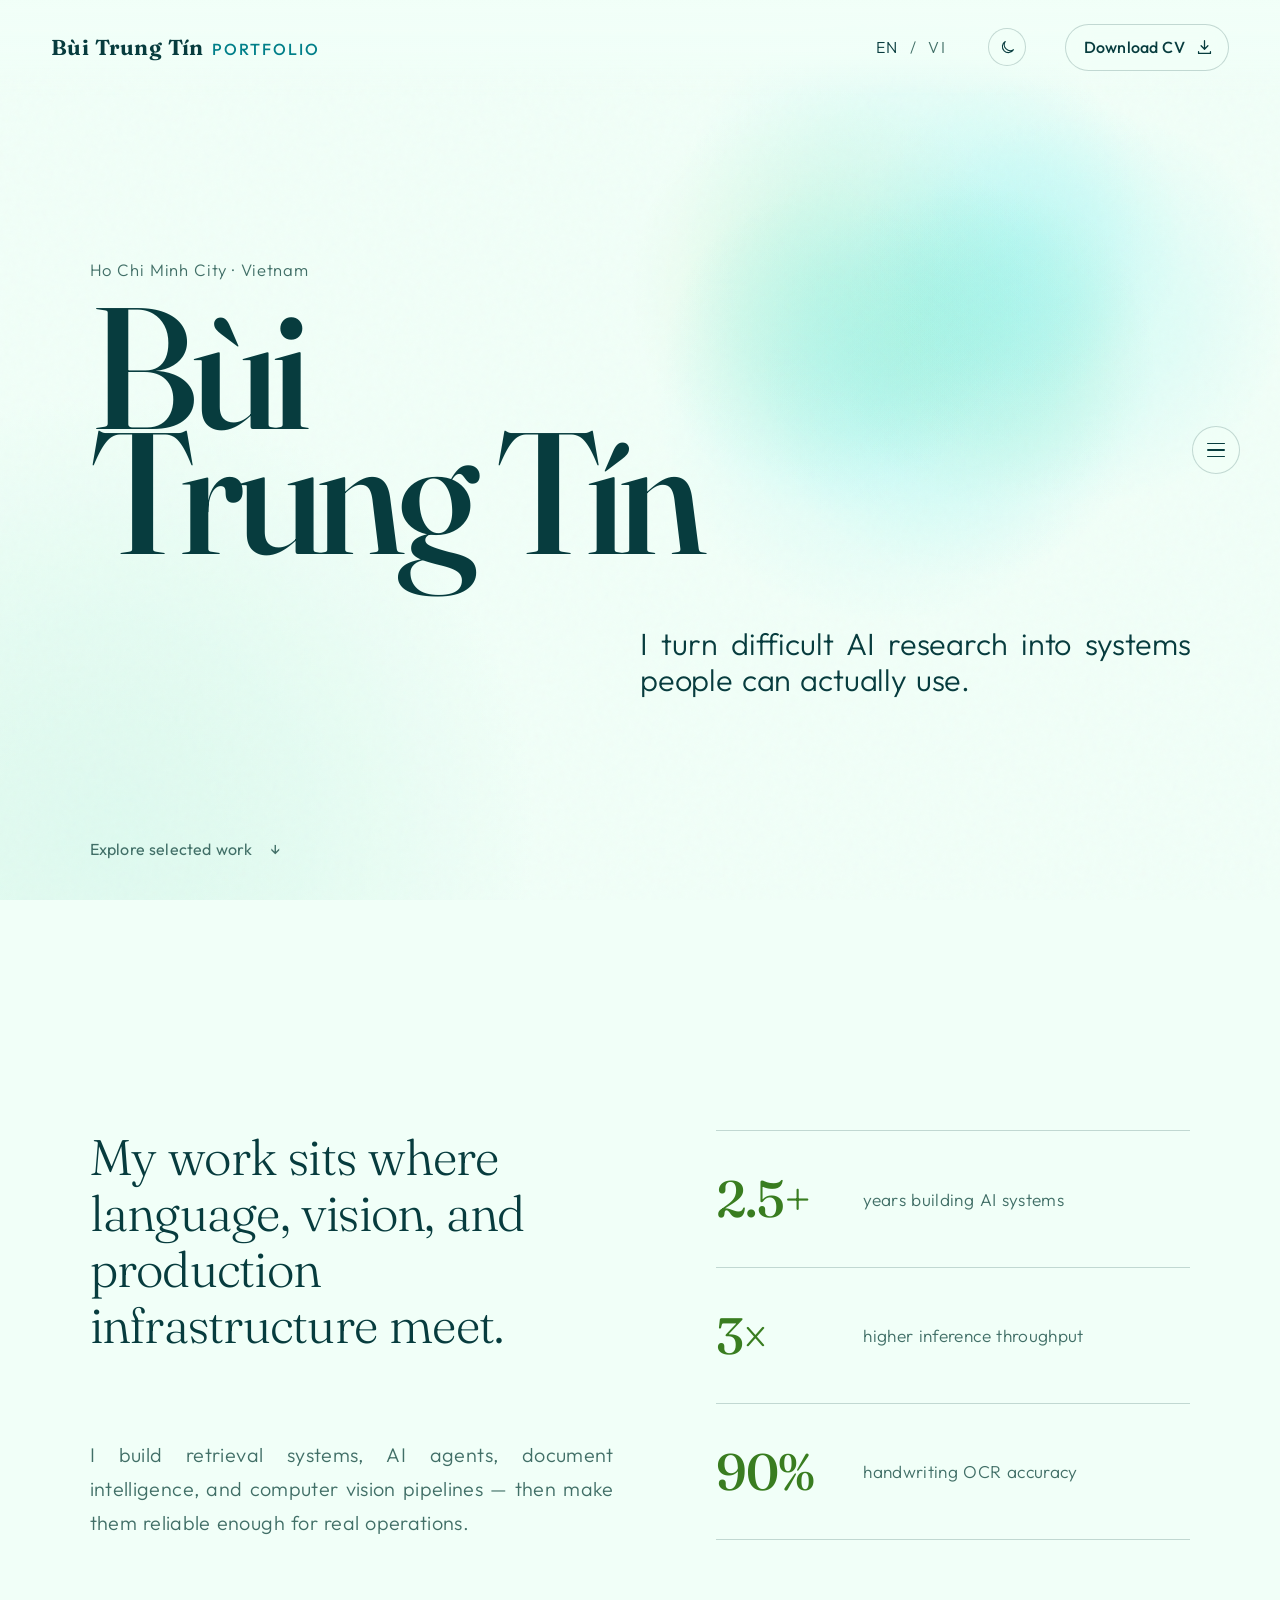
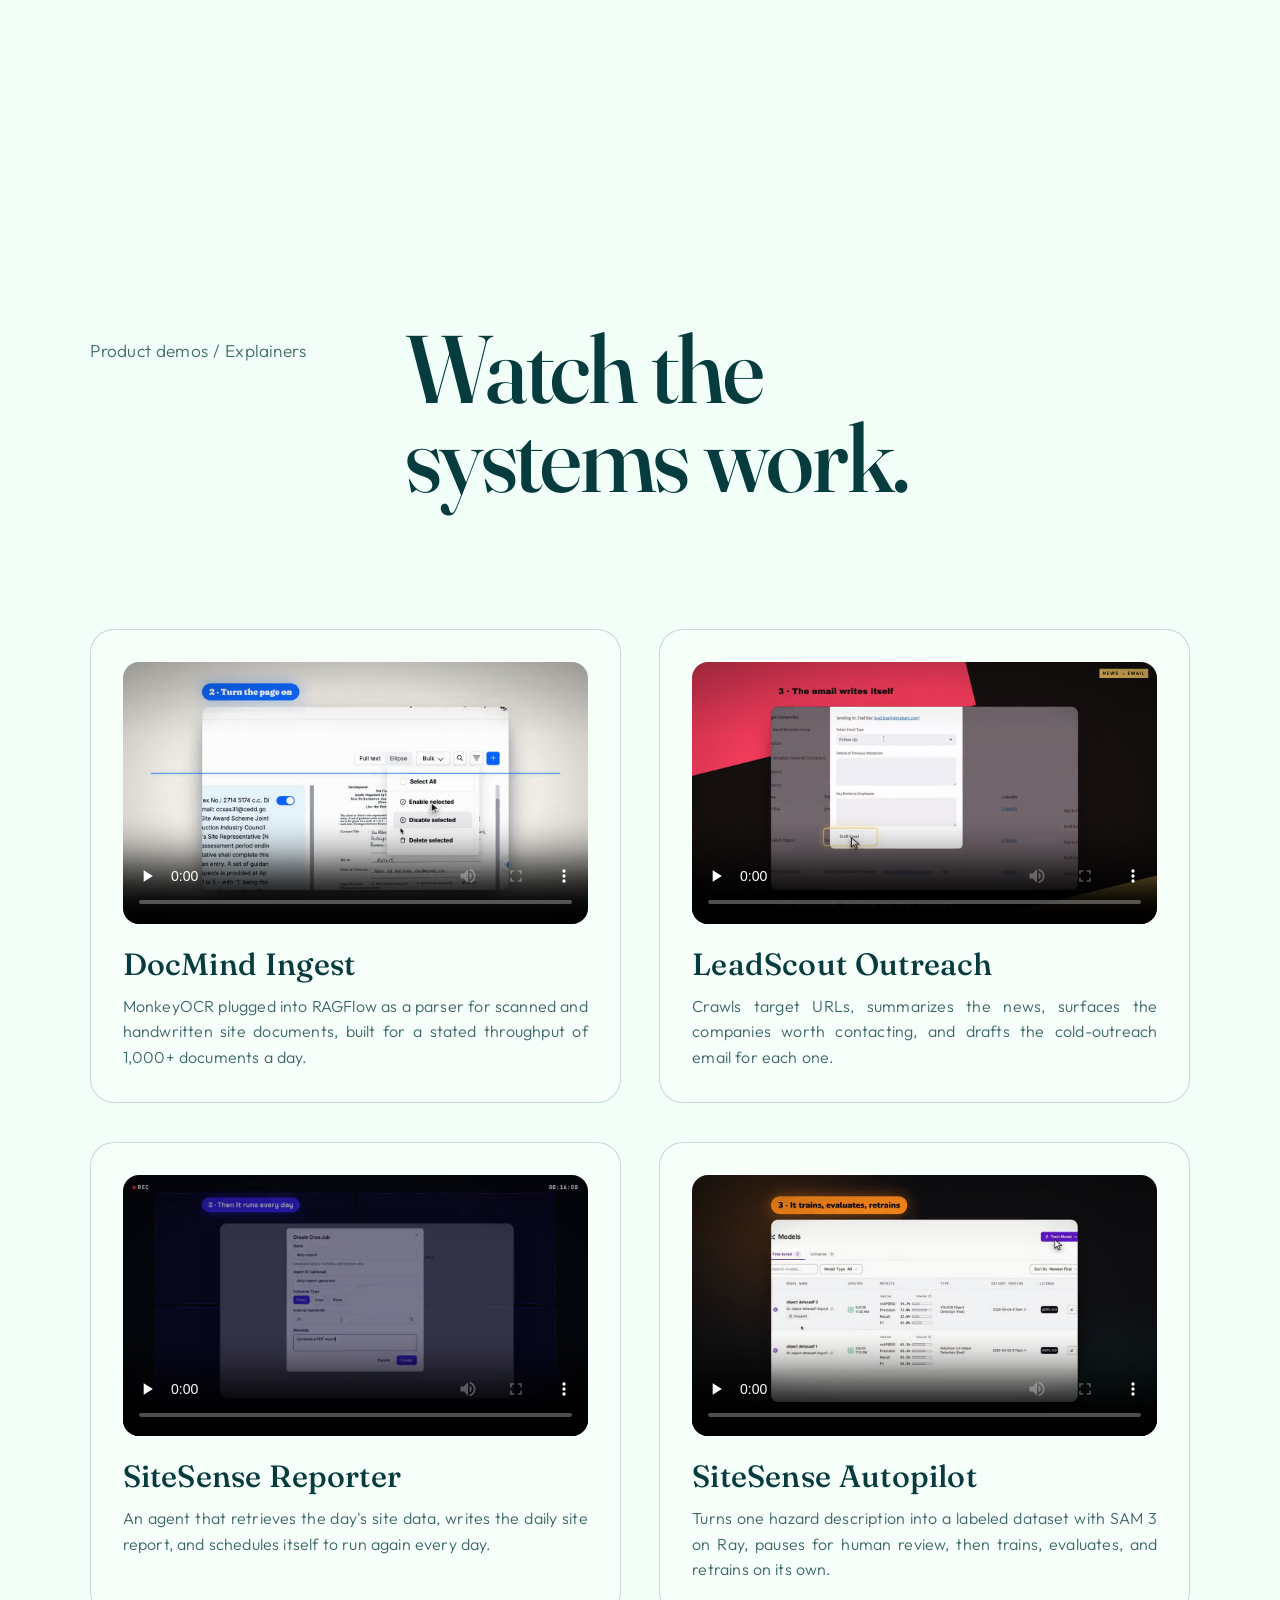
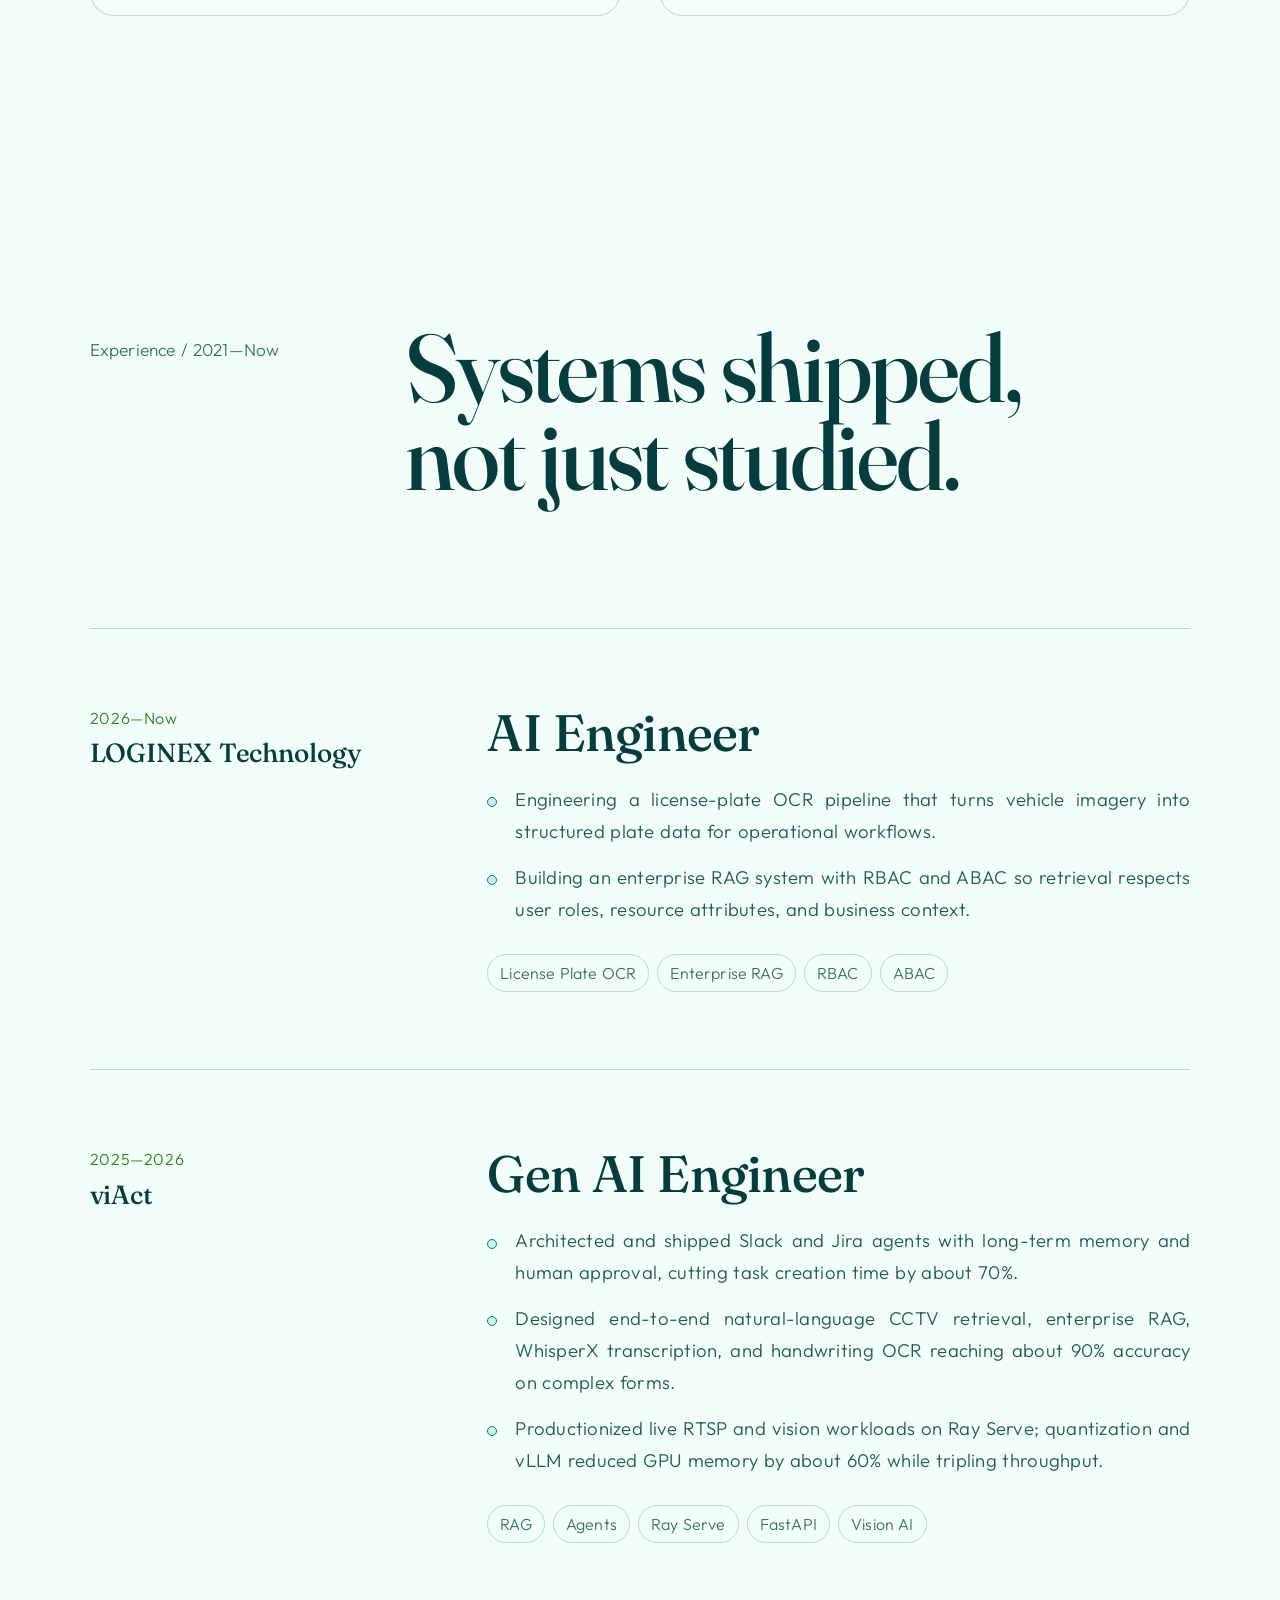
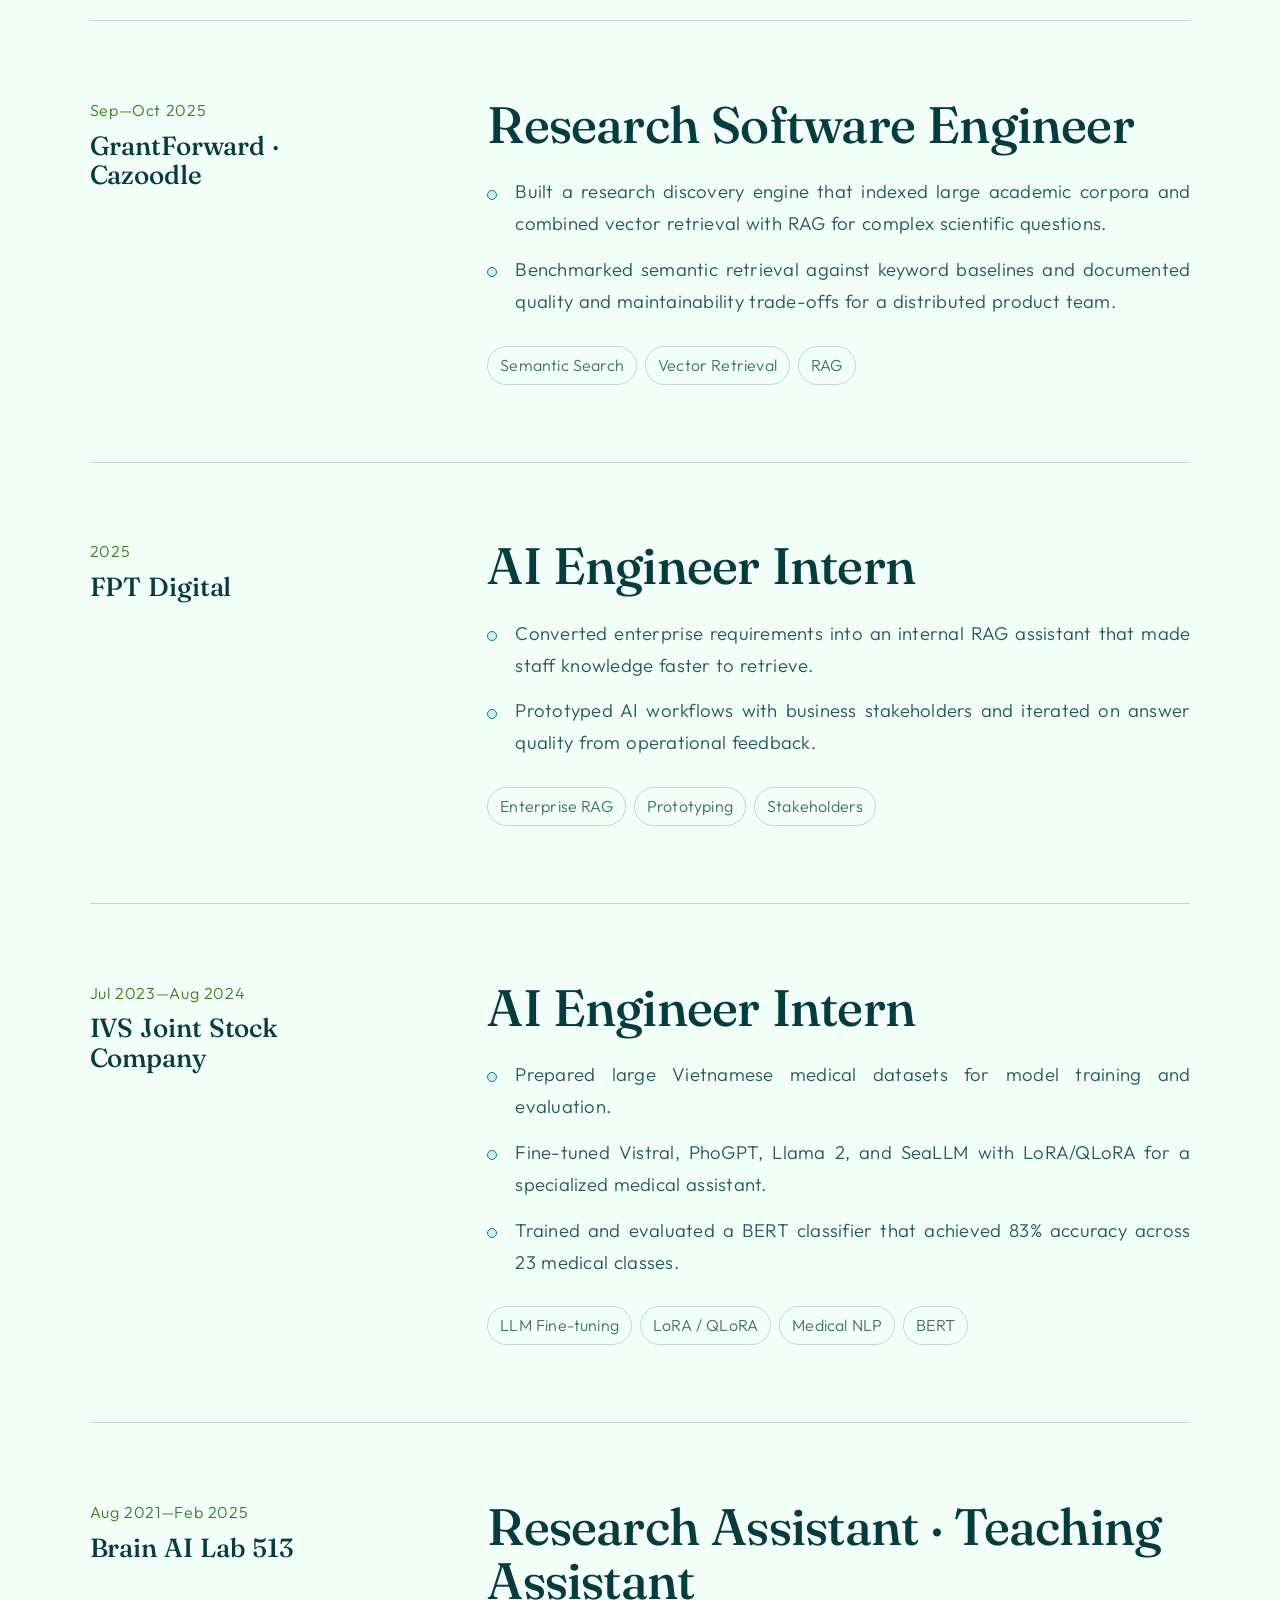
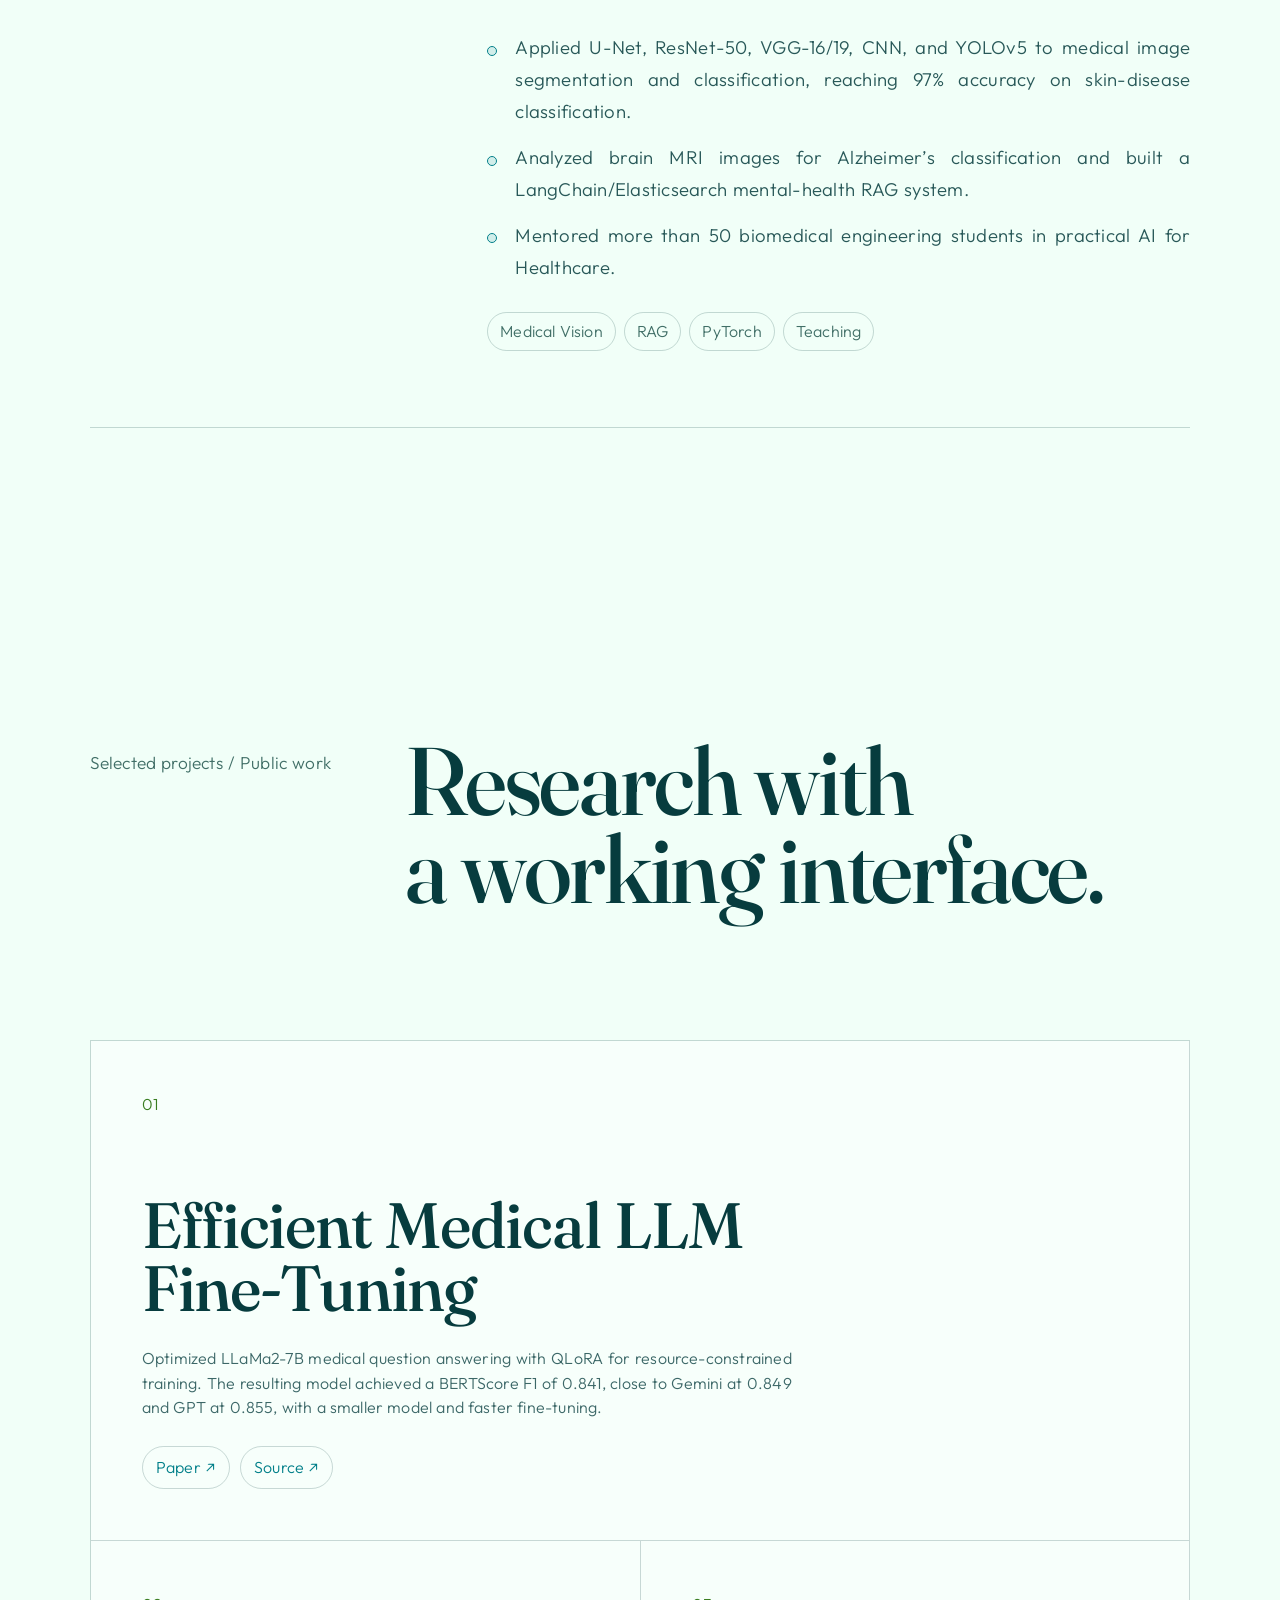
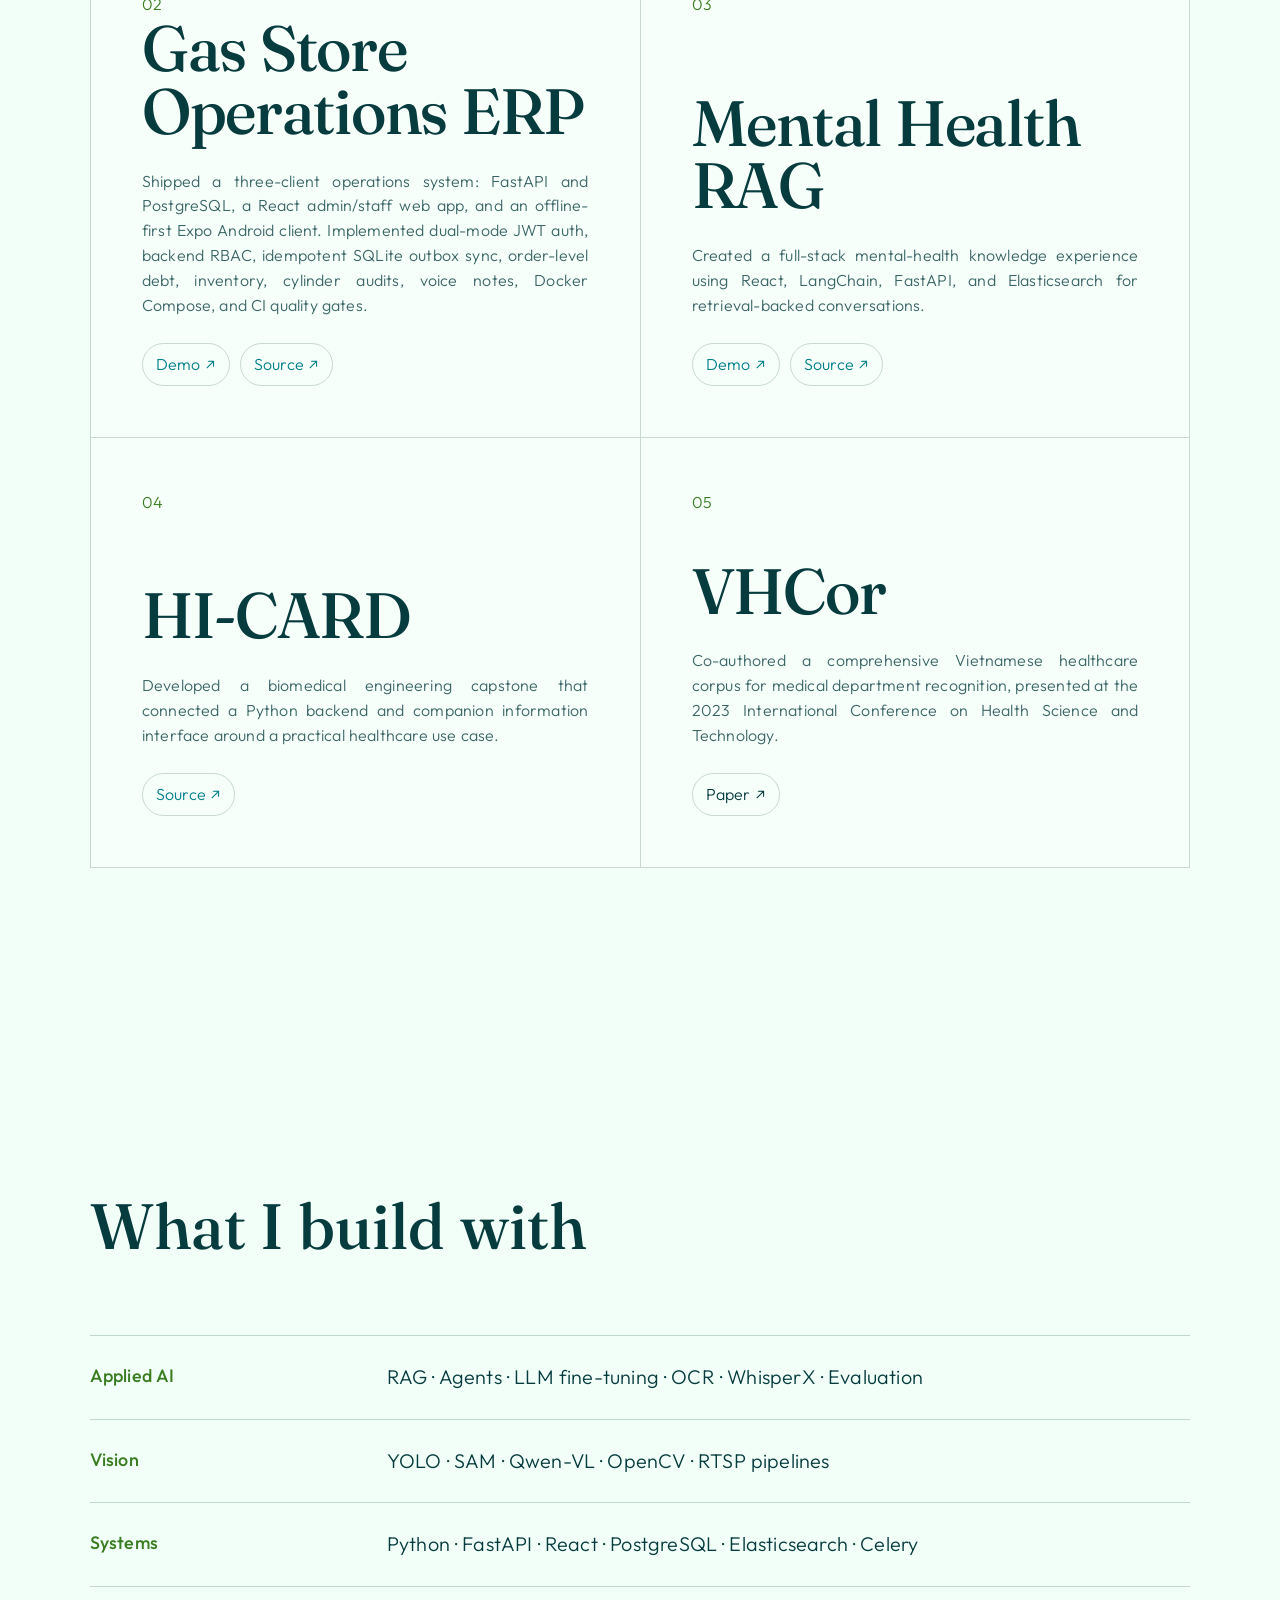
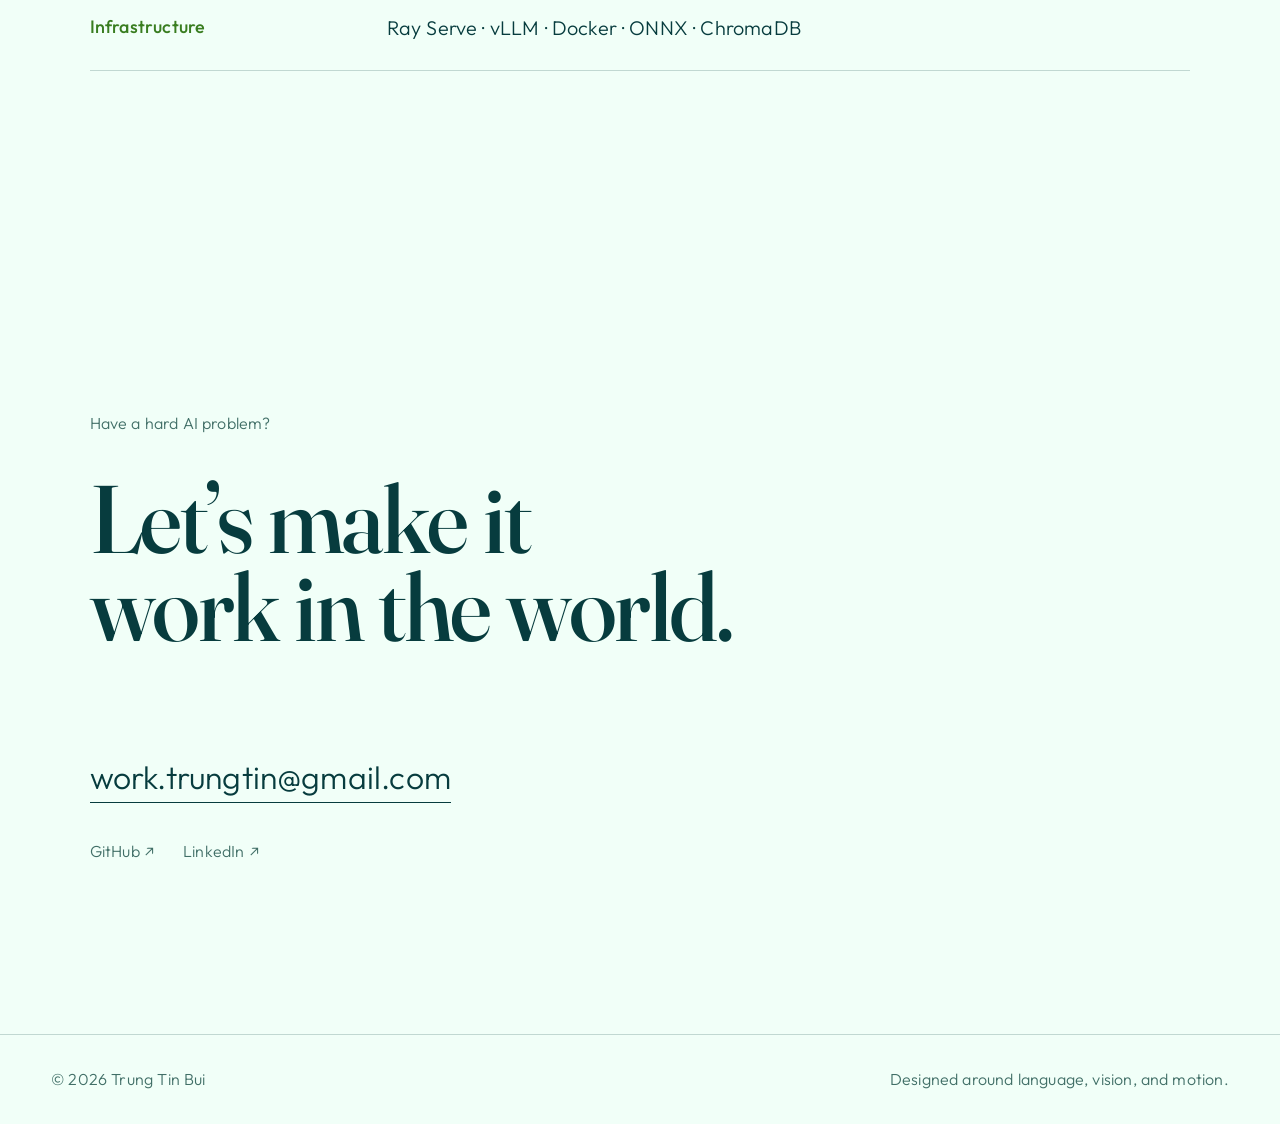
==== commit 64bcfcc8: "Refactor table of contents styles and functionality; enhance toggle behavior and improve layout for " ====
--- a/index.html
+++ b/index.html
@@ -25,12 +25,12 @@
       <span></span><span></span><span></span>
     </button>
     <div class="toc-menu" id="toc-menu">
-      <a href="#top" data-copy="tocIntro" style="--i: 0">Intro</a>
-      <a href="#demos" data-copy="tocDemos" style="--i: 1">Demos</a>
-      <a href="#experience" data-copy="tocExperience" style="--i: 2">Experience</a>
-      <a href="#projects" data-copy="tocProjects" style="--i: 3">Projects</a>
-      <a href="#capabilities" data-copy="tocCapabilities" style="--i: 4">Skills</a>
-      <a href="#contact" data-copy="tocContact" style="--i: 5">Contact</a>
+      <a href="#top" data-copy="tocIntro">Intro</a>
+      <a href="#demos" data-copy="tocDemos">Demos</a>
+      <a href="#experience" data-copy="tocExperience">Experience</a>
+      <a href="#projects" data-copy="tocProjects">Projects</a>
+      <a href="#capabilities" data-copy="tocCapabilities">Skills</a>
+      <a href="#contact" data-copy="tocContact">Contact</a>
     </div>
   </nav>
 
--- a/assets/site.css
+++ b/assets/site.css
@@ -107,7 +107,7 @@
 .toc {
   position: fixed;
   top: 50%;
-  right: clamp(20px, 7vw, 112px);
+  right: calc(clamp(20px, 3vw, 42px) + 2px);
   z-index: 18;
   width: 48px;
   height: 48px;
@@ -144,36 +144,32 @@
 .toc-menu {
   position: absolute;
   top: 50%;
-  right: 24px;
-  width: 0;
-  height: 0;
+  right: 60px;
+  display: flex;
+  flex-direction: column;
+  align-items: flex-end;
+  gap: 8px;
+  opacity: 0;
+  pointer-events: none;
+  transform: translateY(-50%) translateX(8px);
+  transition: opacity 180ms ease, transform 180ms ease;
+}
+
+.toc.is-open .toc-menu {
+  opacity: 1;
+  pointer-events: auto;
+  transform: translateY(-50%);
 }
 
 .toc-menu a {
-  position: absolute;
-  top: 0;
-  right: 0;
-  padding: 8px 16px;
+  padding: 6px 12px;
   border: 1px solid var(--line);
   border-radius: 999px;
   background: var(--control-bg);
   color: var(--muted);
-  font-size: 1rem;
+  font-size: 0.95rem;
   white-space: nowrap;
-  opacity: 0;
-  pointer-events: none;
   backdrop-filter: blur(14px);
-  transform: translate(50%, -50%) scale(0.6);
-  transition: transform 260ms cubic-bezier(0.2, 0.8, 0.2, 1), opacity 200ms ease, color 180ms ease;
-  transition-delay: calc(var(--i) * 25ms);
-}
-
-/* Six items spread across the left half of a circle, opening toward the page. */
-.toc.is-open .toc-menu a,
-.toc:hover .toc-menu a {
-  opacity: 1;
-  pointer-events: auto;
-  transform: rotate(calc(-150deg + var(--i) * 24deg)) translateX(-168px) rotate(calc(150deg - var(--i) * 24deg));
 }
 
 .toc-menu a:hover,
@@ -826,17 +822,6 @@
 }
 
 @media (max-width: 800px) {
-  .toc {
-    right: 20px;
-  }
-
-  .toc.is-open .toc-menu a,
-  .toc:hover .toc-menu a {
-    transform: rotate(calc(-150deg + var(--i) * 24deg)) translateX(-132px) rotate(calc(150deg - var(--i) * 24deg));
-  }
-}
-
-@media (max-width: 800px) {
   .site-header {
     padding: 18px 20px;
   }
